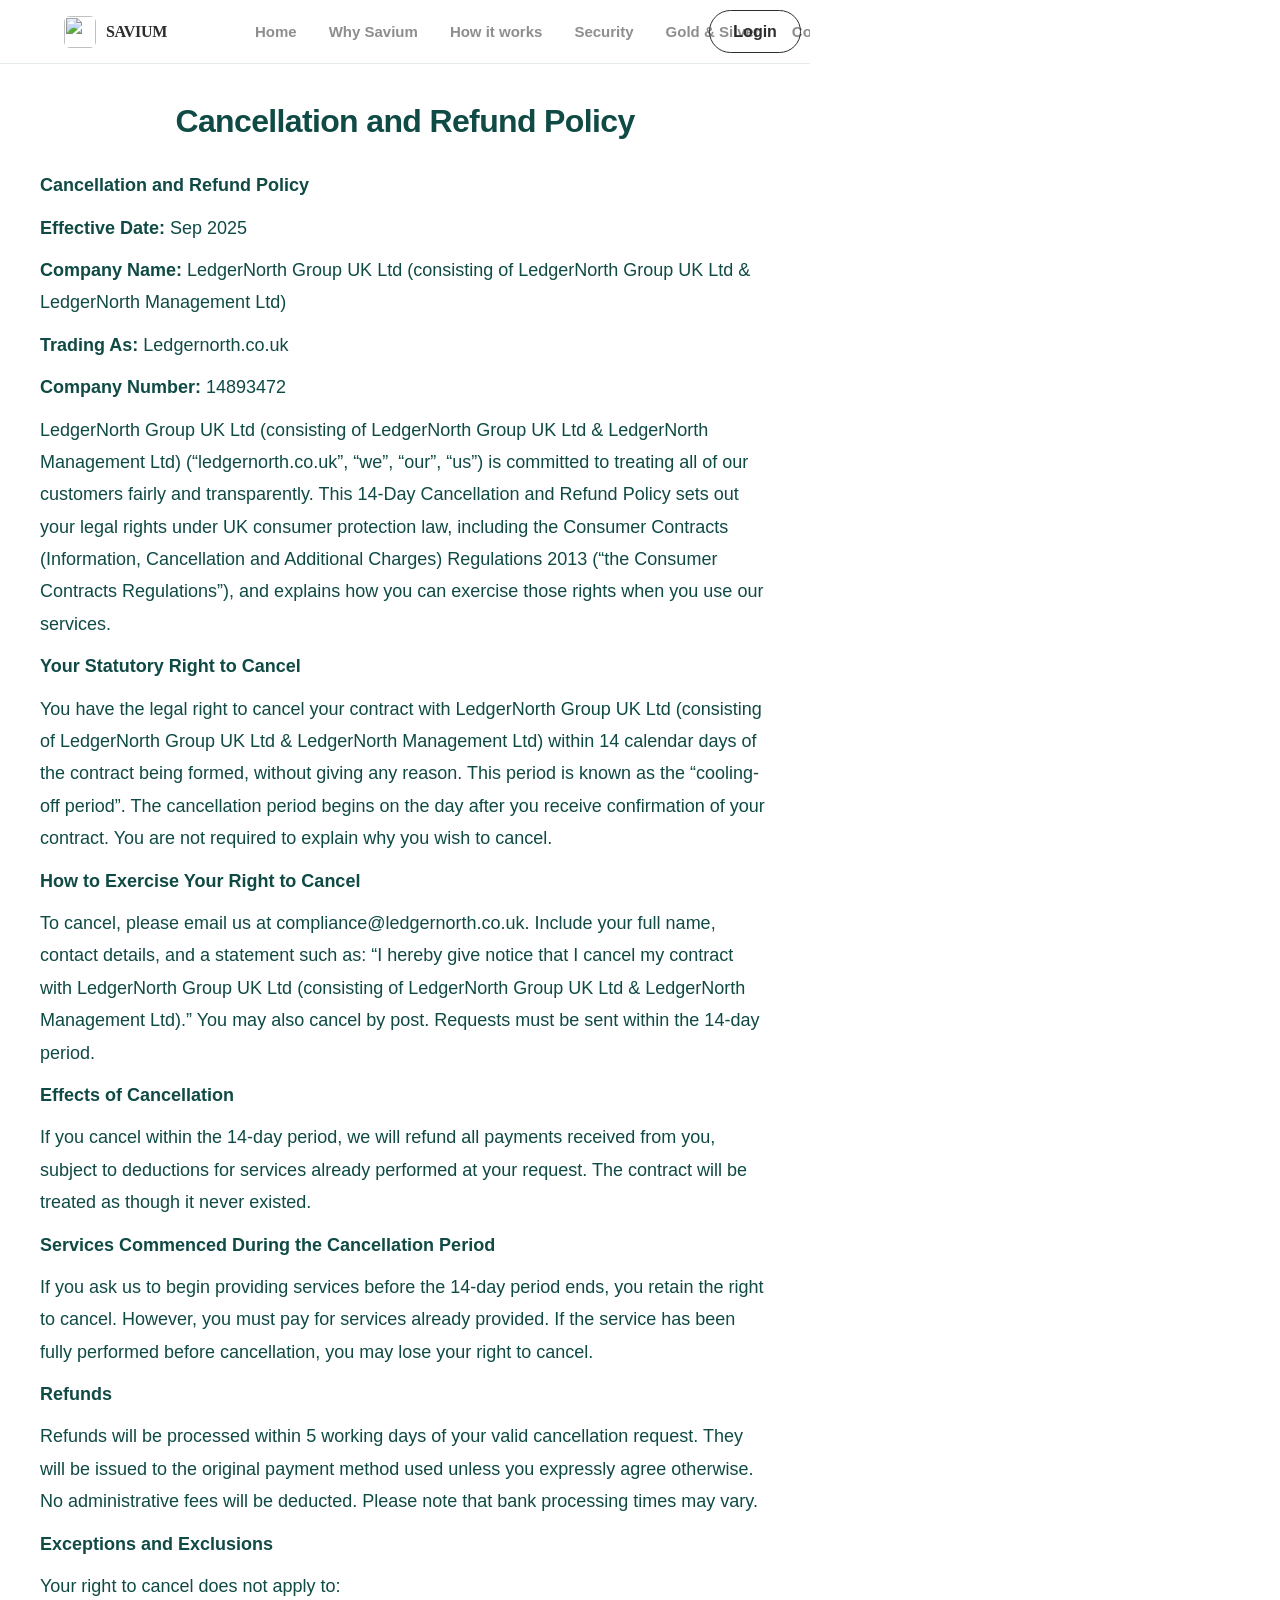
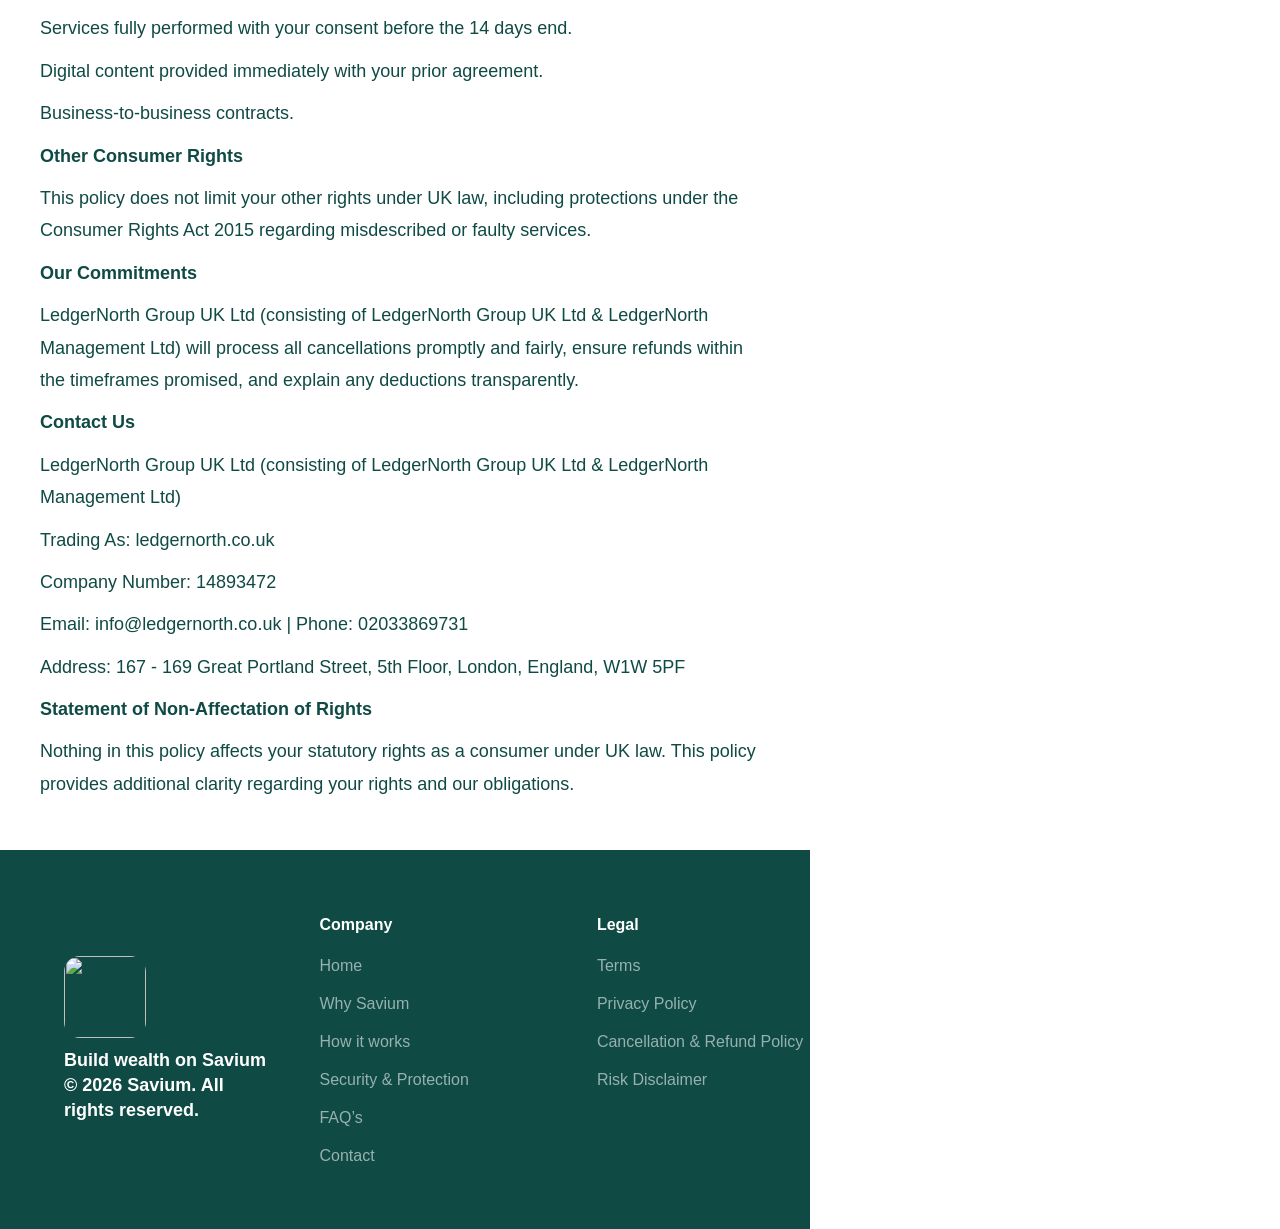
==== cancellation-and-refund-policy.html @ 985d2b8f "pages" ====
<html dir="ltr">
   <head>
      <title>Savium</title>
      <meta name="description" content="Savium">
      <!-- Open Graph / Facebook -->
      <meta charset="utf-8">
     	<meta name="viewport" content="width=device-width">
      <meta property="og:type" content="website">
      <meta property="og:title" content="Savium">
      <meta property="og:description" content="Savium">
    
	
	
	   <link href="https://fonts.gstatic.com" rel="preconnect" crossorigin="">

    
      <!-- End of headEnd -->
       <link rel="stylesheet" type="text/css" href="assets/css/style.css">
      <link rel="stylesheet" href="https://cdn.jsdelivr.net/npm/bootstrap-icons@1.13.1/font/bootstrap-icons.min.css">
      <link href="https://fonts.googleapis.com/icon?family=Material+Icons" rel="stylesheet">
      <link rel="stylesheet" href="https://cdn.jsdelivr.net/npm/swiper@11/swiper-bundle.min.css">

     
   </head>
<body>

<div id="main">
   <!--$-->
   <div class="savium-O2K8G savium-l33gxc">
      
      <!-- header -->
      <div class="savium-1gegzsu-container">
               <div class="savium-oRrEa savium-1XR7f savium-1wa7rf2 savium-v-1wa7rf2">
                  <div class="savium-1gtpuz1">
                        <!--$-->
                        <a class="savium-l6g4qi savium-1i8xxhn" href="./" data-savium-page-link-current="true" style="opacity: 1;">
                           <div class="savium-gjn3dy"  style="border-radius: 6px; opacity: 1;">
                              <div style="position:absolute;border-radius:inherit;corner-shape:inherit;top:0;right:0;bottom:0;left:0" data-savium-background-image-wrapper="true">
                                 <img
                                    decoding="async"
                                    loading="lazy"
                                    src="assets/img/YlHjnDIdoDdT6Ucc1BRi8YScbM.png"
                                    alt=""
                                    style="display:block;width:100%;height:100%;border-radius:inherit;object-position:center;object-fit:cover"
                                    >
                              </div>
                           </div>
                           <div class="savium-1eyl41t" style="--extracted-r6o4lv: rgb(45, 45, 45); --savium-paragraph-spacing: 0px; transform: none; opacity: 1;" data-savium-component-type="RichTextContainer">
                              <p  style="--font-selector:R0Y7TGlicmUgQ2FzbG9uIFRleHQtNzAw;--savium-font-family:&quot;Libre Caslon Text&quot;, &quot;Libre Caslon Text Placeholder&quot;, serif;--savium-font-weight:700;--savium-letter-spacing:-0.02em;--savium-text-color:var(--extracted-r6o4lv, rgb(45, 45, 45))" class="savium-text">SAVIUM</p>
                           </div>
                        </a>
                        <!--/$-->
                        <a class="mobile-gold-link" href="./gold-silver/">Gold &amp; Silver</a>
                        <button class="mobile-nav-toggle" type="button" aria-label="Open menu">☰</button>
                        <div class="mobile-nav-panel" id="mobileNav">
                           <a href="index.html#home">Home</a>
                           <a href="index.html#why-savium">Why Savium</a>
                           <a href="index.html#how-it-works">How it works</a>
                           <a href="index.html#security-and-protection">Security</a>
                           <a href="gold-silver.html">Gold & Silver</a>
                           <a href="#faq">FAQ</a>
                           <a href="contact.html">Contact</a>
                        </div>
                        <div class="savium-o0pm17" style="opacity: 1;">
                           <div class="savium-1uwc24l" style="--extracted-r6o4lv: rgba(30, 30, 30, 0.5); --savium-paragraph-spacing: 0px; transform: none; opacity: 1;" data-savium-component-type="RichTextContainer">
                              <p style="--font-selector:RlI7SW50ZXJEaXNwbGF5LVNlbWlCb2xk;--savium-font-family:&quot;Inter Display&quot;, &quot;Inter Display Placeholder&quot;, sans-serif;--savium-font-size:15px;--savium-font-weight:600;--savium-text-color:var(--extracted-r6o4lv, rgba(30, 30, 30, 0.5))" class="savium-text">
                                 <a class="savium-text savium-styles-preset-oer72v" data-styles-preset="Gm5Qd9eIs" href="index.html#home" data-savium-page-link-current="true">Home</a>
                              </p>
                           </div>
                           <div class="savium-1iszdfd" style="--extracted-r6o4lv: rgba(30, 30, 30, 0.5); --savium-paragraph-spacing: 0px; transform: none; opacity: 1;" data-savium-component-type="RichTextContainer">
                              <p style="--font-selector:RlI7SW50ZXJEaXNwbGF5LVNlbWlCb2xk;--savium-font-family:&quot;Inter Display&quot;, &quot;Inter Display Placeholder&quot;, sans-serif;--savium-font-size:15px;--savium-font-weight:600;--savium-text-color:var(--extracted-r6o4lv, rgba(30, 30, 30, 0.5))" class="savium-text">
                                 <a class="savium-text savium-styles-preset-oer72v" data-styles-preset="Gm5Qd9eIs" href="index.html#why-savium">Why Savium</a>
                              </p>
                           </div>
                           <div class="savium-e85kfv" style="--extracted-r6o4lv: rgba(30, 30, 30, 0.5); --savium-paragraph-spacing: 0px; transform: none; opacity: 1;" data-savium-component-type="RichTextContainer">
                              <p style="--font-selector:RlI7SW50ZXJEaXNwbGF5LVNlbWlCb2xk;--savium-font-family:&quot;Inter Display&quot;, &quot;Inter Display Placeholder&quot;, sans-serif;--savium-font-size:15px;--savium-font-weight:600;--savium-text-color:var(--extracted-r6o4lv, rgba(30, 30, 30, 0.5))" class="savium-text">
                                 <a class="savium-text savium-styles-preset-oer72v" data-styles-preset="Gm5Qd9eIs" href="index.html#how-it-works">How it works</a>
                              </p>
                           </div>
                           <div class="savium-9w3z2q" style="--extracted-r6o4lv: rgba(30, 30, 30, 0.5); --savium-paragraph-spacing: 0px; transform: none; opacity: 1;" data-savium-component-type="RichTextContainer">
                              <p style="--font-selector:RlI7SW50ZXJEaXNwbGF5LVNlbWlCb2xk;--savium-font-family:&quot;Inter Display&quot;, &quot;Inter Display Placeholder&quot;, sans-serif;--savium-font-size:15px;--savium-font-weight:600;--savium-text-color:var(--extracted-r6o4lv, rgba(30, 30, 30, 0.5))" class="savium-text">
                                 <a class="savium-text savium-styles-preset-oer72v" data-styles-preset="Gm5Qd9eIs" href="index.html#security-and-protection">Security</a>
                              </p>
                           </div>
                           <div class="savium-tsyi47"  style="--extracted-r6o4lv: rgba(30, 30, 30, 0.5); --savium-paragraph-spacing: 0px; transform: none; opacity: 1;" data-savium-component-type="RichTextContainer">
                              <p style="--font-selector:RlI7SW50ZXJEaXNwbGF5LVNlbWlCb2xk;--savium-font-family:&quot;Inter Display&quot;, &quot;Inter Display Placeholder&quot;, sans-serif;--savium-font-size:15px;--savium-font-weight:600;--savium-text-color:var(--extracted-r6o4lv, rgba(30, 30, 30, 0.5))" class="savium-text">
                                 <a class="savium-text savium-styles-preset-oer72v" data-styles-preset="Gm5Qd9eIs" href="gold-silver.html">Gold &amp; Silver</a>
                              </p>
                           </div>
                           <div class="savium-1bozt8l" style="--extracted-r6o4lv: rgba(30, 30, 30, 0.5); --savium-paragraph-spacing: 0px; transform: none; opacity: 1;" data-savium-component-type="RichTextContainer">
                              <p style="--font-selector:RlI7SW50ZXJEaXNwbGF5LVNlbWlCb2xk;--savium-font-family:&quot;Inter Display&quot;, &quot;Inter Display Placeholder&quot;, sans-serif;--savium-font-size:15px;--savium-font-weight:600;--savium-text-color:var(--extracted-r6o4lv, rgba(30, 30, 30, 0.5))" class="savium-text">
                                 <a class="savium-text savium-styles-preset-oer72v" data-styles-preset="Gm5Qd9eIs" href="contact.html">Contact</a>
                              </p>
                           </div>
                        </div>
                        <div class="savium-c4ocnp"  style="opacity: 1;">
                           <div class="savium-j2h3d4-container" style="opacity: 1;">
                              <!--$-->
                              <a class="savium-cavN7 savium-11tb2j1 savium-v-11tb2j1 savium-vj5k9g" data-border="true" style="--border-bottom-width: 1px; --border-color: rgb(45, 45, 45); --border-left-width: 1px; --border-right-width: 1px; --border-style: solid; --border-top-width: 1px; background-color: rgba(0, 0, 0, 0); border-radius: 999px; opacity: 1; will-change: auto;" href="" target="_blank" rel="noopener" >
                                 <div class="savium-6lippi"  style="--extracted-r6o4lv: rgb(45, 45, 45); --savium-paragraph-spacing: 0px; transform: none; opacity: 1; will-change: auto;" data-savium-component-type="RichTextContainer">
                                    <p  style="--font-selector: RlI7SW50ZXJEaXNwbGF5LVNlbWlCb2xk; --savium-font-family: &quot;Inter Display&quot;, &quot;Inter Display Placeholder&quot;, sans-serif; --savium-font-weight: 600; --savium-text-color: var(--extracted-r6o4lv, rgb(45, 45, 45));" class="savium-text">Login</p>
                                 </div>
                              </a>
                              <!--/$-->
                           </div>
                           <div class="savium-g89fg6-container" style="opacity: 1;">
                              <!--$-->
                              <a class="savium-ctkNL savium-1qo9fz5 savium-v-1qo9fz5 savium-1pfaqhx"  style="--border-bottom-width: 1px; --border-color: rgb(45, 45, 45); --border-left-width: 1px; --border-right-width: 1px; --border-style: solid; --border-top-width: 1px; background-color: rgb(45, 45, 45); border-radius: 999px; opacity: 1;" href="" target="_blank" rel="noopener">
                                 <div class="savium-bx1pel"  style="--extracted-r6o4lv: rgb(237, 235, 230); --savium-paragraph-spacing: 0px; transform: none; opacity: 1;" data-savium-component-type="RichTextContainer">
                                    <p  style="--font-selector:RlI7SW50ZXJEaXNwbGF5LVNlbWlCb2xk;--savium-font-family:&quot;Inter Display&quot;, &quot;Inter Display Placeholder&quot;, sans-serif;--savium-font-weight:600;--savium-text-color:var(--extracted-r6o4lv, rgb(237, 235, 230))" class="savium-text">Sign Up</p>
                                 </div>
                              </a>
                              <!--/$-->
                           </div>
                        </div>
                  </div>
               </div>
            </div>
      <!-- //header end -->

      <div class="terms-main">
         <h1 class="terms-title">Cancellation and Refund Policy</h1>

         <div class="terms-content">
            <p><strong>Cancellation and Refund Policy</strong></p>

            <p><strong>Effective Date:</strong> Sep 2025</p>

            <p><strong>Company Name:</strong> LedgerNorth Group UK Ltd (consisting of LedgerNorth Group UK Ltd &amp; LedgerNorth Management Ltd)</p>

            <p><strong>Trading As:</strong> Ledgernorth.co.uk</p>

            <p><strong>Company Number:</strong> 14893472</p>

            <p>LedgerNorth Group UK Ltd (consisting of LedgerNorth Group UK Ltd &amp; LedgerNorth Management Ltd) (“ledgernorth.co.uk”, “we”, “our”, “us”) is committed to treating all of our customers fairly and transparently. This 14-Day Cancellation and Refund Policy sets out your legal rights under UK consumer protection law, including the Consumer Contracts (Information, Cancellation and Additional Charges) Regulations 2013 (“the Consumer Contracts Regulations”), and explains how you can exercise those rights when you use our services.</p>

            <p><strong>Your Statutory Right to Cancel</strong></p>

            <p>You have the legal right to cancel your contract with LedgerNorth Group UK Ltd (consisting of LedgerNorth Group UK Ltd &amp; LedgerNorth Management Ltd) within 14 calendar days of the contract being formed, without giving any reason. This period is known as the “cooling-off period”. The cancellation period begins on the day after you receive confirmation of your contract. You are not required to explain why you wish to cancel.</p>

            <p><strong>How to Exercise Your Right to Cancel</strong></p>

            <p>To cancel, please email us at compliance@ledgernorth.co.uk. Include your full name, contact details, and a statement such as: “I hereby give notice that I cancel my contract with LedgerNorth Group UK Ltd (consisting of LedgerNorth Group UK Ltd &amp; LedgerNorth Management Ltd).” You may also cancel by post. Requests must be sent within the 14-day period.</p>

            <p><strong>Effects of Cancellation</strong></p>

            <p>If you cancel within the 14-day period, we will refund all payments received from you, subject to deductions for services already performed at your request. The contract will be treated as though it never existed.</p>

            <p><strong>Services Commenced During the Cancellation Period</strong></p>

            <p>If you ask us to begin providing services before the 14-day period ends, you retain the right to cancel. However, you must pay for services already provided. If the service has been fully performed before cancellation, you may lose your right to cancel.</p>

            <p><strong>Refunds</strong></p>

            <p>Refunds will be processed within 5 working days of your valid cancellation request. They will be issued to the original payment method used unless you expressly agree otherwise. No administrative fees will be deducted. Please note that bank processing times may vary.</p>

            <p><strong>Exceptions and Exclusions</strong></p>

            <p>Your right to cancel does not apply to:</p>
            <p>Services fully performed with your consent before the 14 days end.</p>
            <p>Digital content provided immediately with your prior agreement.</p>
            <p>Business-to-business contracts.</p>

            <p><strong>Other Consumer Rights</strong></p>

            <p>This policy does not limit your other rights under UK law, including protections under the Consumer Rights Act 2015 regarding misdescribed or faulty services.</p>

            <p><strong>Our Commitments</strong></p>

            <p>LedgerNorth Group UK Ltd (consisting of LedgerNorth Group UK Ltd &amp; LedgerNorth Management Ltd) will process all cancellations promptly and fairly, ensure refunds within the timeframes promised, and explain any deductions transparently.</p>

            <p><strong>Contact Us</strong></p>

            <p>LedgerNorth Group UK Ltd (consisting of LedgerNorth Group UK Ltd &amp; LedgerNorth Management Ltd)</p>
            <p>Trading As: ledgernorth.co.uk</p>
            <p>Company Number: 14893472</p>
            <p>Email: info@ledgernorth.co.uk | Phone: 02033869731</p>
            <p>Address: 167 - 169 Great Portland Street, 5th Floor, London, England, W1W 5PF</p>

            <p><strong>Statement of Non-Affectation of Rights</strong></p>

            <p>Nothing in this policy affects your statutory rights as a consumer under UK law. This policy provides additional clarity regarding your rights and our obligations.</p>
         </div>
      </div>

      <!--footer  -->
          <div class="ssr-variant hidden-1esvold hidden-915ier">
         <div class="savium-1l5vfgh-container">
            <div class="savium-oxcYs savium-aelUl savium-1phl0bg savium-v-1phl0bg" data-savium-name="Desktop" style="background-color: var(--token-1bd121e7-429c-4c38-9348-b8e4bcd83c61, rgb(15, 74, 69)); height: 100%; width: 100%; opacity: 1;">
               <div class="savium-n6pssc" style="opacity: 1;">
                  <div class="savium-wg7nfk" style="opacity: 1;">
                     <div class="savium-13jbtn1" data-savium-name="Group 13" style="border-radius: 16px; opacity: 1;">
                        <div style="position:absolute;border-radius:inherit;corner-shape:inherit;top:0;right:0;bottom:0;left:0" data-savium-background-image-wrapper="true">
                           <img
                              decoding="async"
                              loading="lazy"
                              src="assets/img/logoimg.jpg"
                              alt=""
                              style="display:block;width:100%;height:100%;border-radius:inherit;object-position:center;object-fit:cover"
                              >
                        </div>
                     </div>
                     <div class="savium-jq13x5"  style="--extracted-r6o4lv: var(--token-22a96362-a080-48ea-ad60-38d765498612, rgb(255, 255, 255)); --savium-paragraph-spacing: 0px; transform: none; opacity: 1;" data-savium-component-type="RichTextContainer">
                        <p  style="--font-selector:RlI7SW50ZXJEaXNwbGF5LVNlbWlCb2xk;--savium-font-family:&quot;Inter Display&quot;, &quot;Inter Display Placeholder&quot;, sans-serif;--savium-font-size:18px;--savium-font-weight:600;--savium-line-height:1.4em;--savium-text-color:var(--extracted-r6o4lv, var(--token-22a96362-a080-48ea-ad60-38d765498612, rgb(255, 255, 255)))" class="savium-text">Build wealth on Savium</p>
                     </div>
                  </div>
                  <div class="savium-9s3bk3"  style="--extracted-r6o4lv: var(--token-22a96362-a080-48ea-ad60-38d765498612, rgb(255, 255, 255)); --savium-paragraph-spacing: 0px; transform: none; opacity: 1;" data-savium-component-type="RichTextContainer">
                     <p  style="--font-selector:RlI7SW50ZXJEaXNwbGF5LVNlbWlCb2xk;--savium-font-family:&quot;Inter Display&quot;, &quot;Inter Display Placeholder&quot;, sans-serif;--savium-font-size:18px;--savium-font-weight:600;--savium-line-height:1.4em;--savium-text-color:var(--extracted-r6o4lv, var(--token-22a96362-a080-48ea-ad60-38d765498612, rgb(255, 255, 255)))" class="savium-text">© 2026 Savium. All rights reserved.</p>
                  </div>
               </div>
               <div class="savium-1pesc0z" style="opacity: 1;">
                  <div class="savium-jud6hz" style="opacity: 1;">
                     <div class="savium-1p113f1"  style="--extracted-r6o4lv: var(--token-22a96362-a080-48ea-ad60-38d765498612, rgb(255, 255, 255)); --savium-paragraph-spacing: 0px; transform: none; opacity: 1;" data-savium-component-type="RichTextContainer">
                        <p  style="--font-selector:RlI7SW50ZXJEaXNwbGF5LVNlbWlCb2xk;--savium-font-family:&quot;Inter Display&quot;, &quot;Inter Display Placeholder&quot;, sans-serif;--savium-font-weight:600;--savium-line-height:1.4em;--savium-text-color:var(--extracted-r6o4lv, var(--token-22a96362-a080-48ea-ad60-38d765498612, rgb(255, 255, 255)))" class="savium-text">Company</p>
                     </div>
                     <div class="savium-lxfuj5" style="--extracted-r6o4lv: var(--token-af2e606a-c70b-48f2-8ead-a096e710aadf, rgb(242, 247, 246)); --savium-paragraph-spacing: 0px; transform: none; opacity: 1;" data-savium-component-type="RichTextContainer">
                        
                           <a class="savium-text savium-styles-preset-r4sj54" data-styles-preset="nJzVJ1hxr" href="index.html#home" data-savium-page-link-current="true">Home</a>
                        
                     </div>
                     <div class="savium-bwowov" style="--extracted-r6o4lv: var(--token-af2e606a-c70b-48f2-8ead-a096e710aadf, rgb(242, 247, 246)); --savium-paragraph-spacing: 0px; transform: none; opacity: 1;" data-savium-component-type="RichTextContainer">
                        <a class="savium-text savium-styles-preset-r4sj54" data-styles-preset="nJzVJ1hxr" href="index.html#why-savium">Why Savium</a>
                      
                     </div>
                     <div class="savium-kr5iv2"  style="--extracted-r6o4lv: var(--token-af2e606a-c70b-48f2-8ead-a096e710aadf, rgb(242, 247, 246)); --savium-paragraph-spacing: 0px; transform: none; opacity: 1;" data-savium-component-type="RichTextContainer">
                        <a class="savium-text savium-styles-preset-r4sj54" data-styles-preset="nJzVJ1hxr" href="index.html#how-it-works">How it works</a>
                     </div>
                     <div class="savium-gf8l22" style="--extracted-r6o4lv: var(--token-af2e606a-c70b-48f2-8ead-a096e710aadf, rgb(242, 247, 246)); --savium-paragraph-spacing: 0px; transform: none; opacity: 1;" data-savium-component-type="RichTextContainer">
                       <a class="savium-text savium-styles-preset-r4sj54" data-styles-preset="nJzVJ1hxr" href="index.html#security-and-protection">Security &amp; Protection</a>
                        
                     </div>
                     <div class="savium-1qg6fqg"  style="--extracted-r6o4lv: var(--token-af2e606a-c70b-48f2-8ead-a096e710aadf, rgb(242, 247, 246)); --savium-paragraph-spacing: 0px; transform: none; opacity: 1;" data-savium-component-type="RichTextContainer">
                        <a class="savium-text savium-styles-preset-r4sj54" data-styles-preset="nJzVJ1hxr" href="#faq">FAQ’s</a>
                        </p>
                     </div>
                     <div class="savium-uarf46" style="--extracted-r6o4lv: var(--token-af2e606a-c70b-48f2-8ead-a096e710aadf, rgb(242, 247, 246)); --savium-paragraph-spacing: 0px; transform: none; opacity: 1;" data-savium-component-type="RichTextContainer">
                       
                          <a class="savium-text savium-styles-preset-r4sj54" data-styles-preset="nJzVJ1hxr" href="contact.html">Contact</a>
                        </p>
                     </div>
                  </div>
                  <div class="savium-1aca49q" style="opacity: 1;">
                     <div class="savium-1pq5mbt"  style="--extracted-r6o4lv: var(--token-22a96362-a080-48ea-ad60-38d765498612, rgb(255, 255, 255)); --savium-paragraph-spacing: 0px; transform: none; opacity: 1;" data-savium-component-type="RichTextContainer">
                        <p  style="--font-selector:RlI7SW50ZXJEaXNwbGF5LVNlbWlCb2xk;--savium-font-family:&quot;Inter Display&quot;, &quot;Inter Display Placeholder&quot;, sans-serif;--savium-font-weight:600;--savium-line-height:1.4em;--savium-text-color:var(--extracted-r6o4lv, var(--token-22a96362-a080-48ea-ad60-38d765498612, rgb(255, 255, 255)))" class="savium-text">Legal</p>
                     </div>
                     <div class="savium-jjp4r7" style="--extracted-r6o4lv: var(--token-af2e606a-c70b-48f2-8ead-a096e710aadf, rgb(242, 247, 246)); --savium-paragraph-spacing: 0px; transform: none; opacity: 1;" data-savium-component-type="RichTextContainer">
                        <a class="savium-text savium-styles-preset-r4sj54" data-styles-preset="nJzVJ1hxr" href="terms.html">Terms</a>
                       
                     </div>
                     <div class="savium-1spqc7i" style="--extracted-r6o4lv: var(--token-af2e606a-c70b-48f2-8ead-a096e710aadf, rgb(242, 247, 246)); --savium-paragraph-spacing: 0px; transform: none; opacity: 1;" data-savium-component-type="RichTextContainer">
                       <a class="savium-text savium-styles-preset-r4sj54" data-styles-preset="nJzVJ1hxr" href="privacy-policy.html">Privacy Policy</a>
                       
                     </div>
                     <div class="savium-qgzgqk"  style="--extracted-r6o4lv: var(--token-af2e606a-c70b-48f2-8ead-a096e710aadf, rgb(242, 247, 246)); --savium-paragraph-spacing: 0px; transform: none; opacity: 1;" data-savium-component-type="RichTextContainer">
                        <a class="savium-text savium-styles-preset-r4sj54" data-styles-preset="nJzVJ1hxr" href="cancellation-and-refund-policy.html">Cancellation &amp; Refund Policy</a>
                     </div>
                     <div class="savium-1v0ky6t" style="--extracted-r6o4lv: var(--token-af2e606a-c70b-48f2-8ead-a096e710aadf, rgb(242, 247, 246)); --savium-paragraph-spacing: 0px; transform: none; opacity: 1;" data-savium-component-type="RichTextContainer">
                        <a class="savium-text savium-styles-preset-r4sj54" data-styles-preset="nJzVJ1hxr" href="risk-disclaimer.html">Risk Disclaimer</a>
                       
                     </div>
                  </div>
               </div>
            </div>
         </div>
      </div>
         <!--//footer  -->
   </div>
   <!--/$-->
</div>

</body>
</html>
---- assets/css/style.css ----
html,
body,
#main {
	box-sizing: border-box;
	margin: 0;
	padding: 0
}
html{
  scroll-behavior:smooth;
}
:root {
	-webkit-font-smoothing: antialiased;
	-moz-osx-font-smoothing: grayscale
}

* {
	box-sizing: border-box;
	-webkit-font-smoothing: inherit;
	font-family: "Inter Display", "Inter Display Placeholder", sans-serif;
}

h1,
h2,
h3,
h4,
h5,
h6,
p,
figure {
	margin: 0
}

body,
input,
textarea,
select,
button {
	font-family: sans-serif;
	font-size: 12px
}

body {
	--token-af2e606a-c70b-48f2-8ead-a096e710aadf: #f2f7f6;
	--token-8771fce5-5287-448e-8173-ccd8f4d3eb2e: #e3f0ee;
	--token-b83b114f-50c3-492c-831f-c10ff64fffce: #cfe5e2;
	--token-d769748d-6a13-4cf1-b9be-65dccb4e5946: #a9d2cc;
	--token-ecfc90b6-6ed5-4731-b122-25e74338e980: #6fb8af;
	--token-1b614f53-868c-4a18-93d0-b2e16fb5ea13: #3e9c92;
	--token-0a21eb50-ec60-489d-9205-a16c274fb5a7: #1f847b;
	--token-f362ff7b-a637-499a-a60b-2af465adc2a8: #1a7a72;
	--token-b7a71bc7-0e62-4bb5-aaf3-ce53e284cd84: #13615b;
	--token-1bd121e7-429c-4c38-9348-b8e4bcd83c61: #0f4a45;
	--token-d2875a62-c3a9-4d25-80df-72da2e2fe583: #082f2c;
	--token-53c5544e-4375-4e13-b34e-20b57ce9d6eb: #082f2c;
	--token-2caa7f67-a47d-4e8e-aef9-0915ba422dfd: #0c3e3a;
	--token-cabd2651-06de-471e-afa5-450bd7a52b8a: #0f4a45;
	--token-97d07b34-7ca0-4d1c-8237-4078c976022c: #13615b;
	--token-dcaf60cb-2ae5-4d3d-ac5f-f254cace09ef: #fff;
	--token-05557109-1e9d-4fe8-830c-be02a88d4a2a: #f8fbfa;
	--token-542d565b-bafb-4baa-a19f-0288fc7cf462: #f2f7f6;
	--token-ec1c142f-8c76-4a31-9bf7-9a701fd7f7aa: #e3f0ee;
	--token-bc44e1e8-c862-4f32-ae06-3d076acb3441: #cfe5e2;
	--token-240a6ae5-d166-4a32-965b-bfe8414e0a95: #fff;
	--token-99223423-4638-464c-ae40-cb90d0b93bcd: #f5f5f5;
	--token-2936cfd5-c775-47f4-af02-7a2a24a1697d: #eaeaea;
	--token-44be5c49-2d14-4533-a030-394042269699: #dcdcdc;
	--token-e95ebee2-3c51-4938-8350-20108a69e07a: #c2c2c2;
	--token-4cdbc5c3-06e5-4aac-a19d-206f8fa2dec8: #9e9e9e;
	--token-b4398395-ff09-464e-b3c6-421850b5884a: #7a7a7a;
	--token-cd191747-77cd-4afc-a59b-152793a434f4: #5e5e5e;
	--token-d1599d34-2b06-4857-9056-1b7cc31cb9e3: #4b4b4b;
	--token-bb42e1f5-8342-41ef-8c85-31670d92019c: #2e2e2e;
	--token-07d80d7a-0c23-458e-8120-fb58dd7a7012: #1e1e1e;
	--token-b1df13cb-d919-4b71-9c5e-f4012295d548: #0f0f0f;
	--token-bd46ddf1-1a50-477d-b52b-c84805a87f5d: #1f9d55;
	--token-7f91cfb0-6df3-4bde-a888-102c8b3bcca5: #e6f4ea;
	--token-8a28d718-04b3-40f6-9f9f-a836c53fffc2: #d97706;
	--token-06703a05-dc33-4fd6-9546-639136d96cdc: #fff4e5;
	--token-75bb4d1a-038c-4440-b3ad-a013379348d8: #dc2626;
	--token-9cb79b6f-5cad-43b2-8690-c6859d704c49: #feecec;
	--token-6ddeeee7-5891-46f8-a270-692bd58bb453: #13615b;
	--token-d51366e2-719b-468f-822a-cc438c2dcb67: #1a7a72;
	--token-e82deca9-c7b2-4a31-853e-30a28a6a7981: #0f4a45;
	--token-d409192f-7dc8-4ed7-a0f4-71b74c4dd659: #fff;
	--token-67316ed5-fc3a-4494-bded-2946aa905f8a: #e3f0ee;
	--token-888acfec-6c2c-44dc-8004-45749c9726a8: #cfe5e2;
	--token-8380c78a-8c91-4f1b-9344-34cce5c148e3: #082f2c;
	--token-34af297f-2177-498c-aae4-68762d5b9477: #d8e2e0;
	--token-9d18e6b8-947d-4e8c-88ba-aafab80fd1ce: #dcdcdc;
	--token-0f286437-4885-491b-a789-31ff2a3b6bc3: #cfe5e2;
	--token-0e1d0171-f68c-480d-a2c7-e12a0ecda6b3: #0c3e3a;
	--token-345b532c-ee4f-459b-a596-7f27d38c96fc: #1e1e1e;
	--token-93652263-fe97-493c-971d-4340fa5f8529: #4b4b4b;
	--token-22a96362-a080-48ea-ad60-38d765498612: #fff;
	--token-c8ad9ddc-3384-4270-af36-2d7a692dc438: #0f4a45;
	--token-23ad834a-66c1-417c-99e5-5340f2d7f3f0: #cfe5e2
}



@supports (background:-webkit-named-image(i)) and (not (grid-template-rows:subgrid)) {
	body {
		--savium-will-change-override: transform
	}
}

@supports (background:-webkit-named-image(i)) and (not (position-area:top right)) {
	body {
		--savium-will-change-filter-override: filter
	}
}

[data-savium-component-type=Text] div div span,
[data-savium-component-type=Text] a div span,
[data-savium-component-type=Text] span span span,
[data-savium-component-type=Text] p span span,
[data-savium-component-type=Text] h1 span span,
[data-savium-component-type=Text] h2 span span,
[data-savium-component-type=Text] h3 span span,
[data-savium-component-type=Text] h4 span span,
[data-savium-component-type=Text] h5 span span,
[data-savium-component-type=Text] h6 span span,
[data-savium-component-type=Text] a {
	font-family: var(--font-family);
	font-style: var(--font-style);
	font-weight: min(calc(var(--savium-font-weight-increase, 0) + var(--font-weight, 400)), 900);
	color: var(--text-color);
	letter-spacing: var(--letter-spacing);
	font-size: var(--font-size);
	text-transform: var(--text-transform);
	--text-decoration: var(--savium-text-decoration-style, solid)var(--savium-text-decoration, none)var(--savium-text-decoration-color, currentcolor)var(--savium-text-decoration-thickness, auto);
	--text-decoration-skip-ink: var(--savium-text-decoration-skip-ink);
	--text-underline-offset: var(--savium-text-decoration-offset);
	line-height: var(--line-height);
	--font-family: var(--savium-font-family);
	--font-style: var(--savium-font-style);
	--font-weight: var(--savium-font-weight);
	--text-color: var(--savium-text-color);
	--letter-spacing: var(--savium-letter-spacing);
	--font-size: var(--savium-font-size);
	--text-transform: var(--savium-text-transform);
	--line-height: var(--savium-line-height)
}

@supports not (color:color(display-p3 1 1 1)) {

	p.savium-text,
	div.savium-text,
	h1.savium-text,
	h2.savium-text,
	h3.savium-text,
	h4.savium-text,
	h5.savium-text,
	h6.savium-text,
	li.savium-text,
	ol.savium-text,
	ul.savium-text,
	span.savium-text:not([data-text-fill]) {
		color: var(--savium-blockquote-text-color-rgb, var(--savium-blockquote-text-color, var(--savium-text-color-rgb, var(--savium-text-color, #000))));
		-webkit-text-stroke-color: var(--savium-text-stroke-color-rgb, var(--savium-text-stroke-color, initial))
	}

	mark.savium-text {
		background-color: var(--savium-blockquote-text-background-color-rgb, var(--savium-blockquote-text-background-color, var(--savium-text-background-color-rgb, var(--savium-text-background-color, initial))))
	}
}

@supports not (color:color(display-p3 1 1 1)) {

	code.savium-text,
	code.savium-text span.savium-text:not([data-text-fill]) {
		color: var(--savium-blockquote-text-color-rgb, var(--savium-blockquote-text-color, var(--savium-code-text-color-rgb, var(--savium-code-text-color, var(--savium-text-color-rgb, var(--savium-text-color, #000))))))
	}
}

@supports not (color:color(display-p3 1 1 1)) {

	a.savium-text,
	span.savium-text[data-nested-link] {
		color: var(--savium-blockquote-text-color-rgb, var(--savium-blockquote-text-color, var(--savium-link-text-color-rgb, var(--savium-link-text-color, var(--savium-text-color-rgb, var(--savium-text-color, #000))))));
		background-color: var(--savium-link-text-background-color-rgb, var(--savium-link-text-background-color, initial));
		-webkit-text-decoration-color: var(--savium-link-text-decoration-color-rgb, var(--savium-link-text-decoration-color, var(--savium-text-decoration-color-rgb, var(--savium-text-decoration-color, currentcolor))));
		text-decoration-color: var(--savium-link-text-decoration-color-rgb, var(--savium-link-text-decoration-color, var(--savium-text-decoration-color-rgb, var(--savium-text-decoration-color, currentcolor))))
	}
}

@supports not (color:color(display-p3 1 1 1)) {

	code.savium-text a.savium-text,
	code.savium-text a.savium-text span.savium-text:not([data-text-fill]),
	code.savium-text span.savium-text[data-nested-link],
	code.savium-text span.savium-text[data-nested-link] span.savium-text:not([data-text-fill]) {
		color: var(--savium-blockquote-text-color-rgb, var(--savium-blockquote-text-color, var(--savium-link-text-color-rgb, var(--savium-link-text-color, var(--savium-code-text-color-rgb, var(--savium-code-text-color, var(--savium-text-color-rgb, var(--savium-text-color, #000))))))))
	}
}

@supports not (color:color(display-p3 1 1 1)) {

	a.savium-text:hover,
	span.savium-text[data-nested-link]:hover {
		color: var(--savium-link-hover-text-color-rgb, var(--savium-link-hover-text-color, var(--savium-blockquote-text-color-rgb, var(--savium-blockquote-text-color, var(--savium-link-text-color-rgb, var(--savium-link-text-color, var(--savium-text-color-rgb, var(--savium-text-color, #000))))))));
		background-color: var(--savium-link-hover-text-background-color-rgb, var(--savium-link-hover-text-background-color, var(--savium-link-text-background-color-rgb, var(--savium-link-text-background-color, var(--savium-text-background-color-rgb, var(--savium-text-background-color, initial))))));
		-webkit-text-decoration-color: var(--savium-link-hover-text-decoration-color-rgb, var(--savium-link-hover-text-decoration-color, var(--savium-link-text-decoration-color-rgb, var(--savium-link-text-decoration-color, var(--savium-text-decoration-color-rgb, var(--savium-text-decoration-color, currentcolor))))));
		text-decoration-color: var(--savium-link-hover-text-decoration-color-rgb, var(--savium-link-hover-text-decoration-color, var(--savium-link-text-decoration-color-rgb, var(--savium-link-text-decoration-color, var(--savium-text-decoration-color-rgb, var(--savium-text-decoration-color, currentcolor))))))
	}
}

@supports not (color:color(display-p3 1 1 1)) {

	code.savium-text a.savium-text:hover,
	code.savium-text span.savium-text[data-nested-link]:hover {
		color: var(--savium-link-hover-text-color-rgb, var(--savium-link-hover-text-color, var(--savium-blockquote-text-color-rgb, var(--savium-blockquote-text-color, var(--savium-link-text-color-rgb, var(--savium-link-text-color, var(--savium-code-text-color-rgb, var(--savium-code-text-color, var(--savium-text-color-rgb, var(--savium-text-color, #000))))))))))
	}
}

@supports not (color:color(display-p3 1 1 1)) {

	a.savium-text[data-savium-page-link-current],
	span.savium-text[data-savium-page-link-current] {
		color: var(--savium-link-current-text-color-rgb, var(--savium-link-current-text-color, var(--savium-link-text-color-rgb, var(--savium-link-text-color, var(--savium-text-color-rgb, var(--savium-text-color, #000))))));
		background-color: var(--savium-link-current-text-background-color-rgb, var(--savium-link-current-text-background-color, var(--savium-link-text-background-color-rgb, var(--savium-link-text-background-color, var(--savium-text-background-color-rgb, var(--savium-text-background-color, initial))))));
		-webkit-text-decoration-color: var(--savium-link-current-text-decoration-color-rgb, var(--savium-link-current-text-decoration-color, var(--savium-link-text-decoration-color-rgb, var(--savium-link-text-decoration-color, var(--savium-text-decoration-color-rgb, var(--savium-text-decoration-color, currentcolor))))));
		text-decoration-color: var(--savium-link-current-text-decoration-color-rgb, var(--savium-link-current-text-decoration-color, var(--savium-link-text-decoration-color-rgb, var(--savium-link-text-decoration-color, var(--savium-text-decoration-color-rgb, var(--savium-text-decoration-color, currentcolor))))))
	}
}

@supports not (color:color(display-p3 1 1 1)) {

	code.savium-text a.savium-text[data-savium-page-link-current],
	code.savium-text a.savium-text[data-savium-page-link-current] span.savium-text:not([data-text-fill]),
	code.savium-text span.savium-text[data-savium-page-link-current],
	code.savium-text span.savium-text[data-savium-page-link-current] span.savium-text:not([data-text-fill]) {
		color: var(--savium-link-current-text-color-rgb, var(--savium-link-current-text-color, var(--savium-link-text-color-rgb, var(--savium-link-text-color, var(--savium-code-text-color-rgb, var(--savium-code-text-color, var(--savium-text-color-rgb, var(--savium-text-color, #000))))))));
		background-color: var(--savium-link-current-text-background-color-rgb, var(--savium-link-current-text-background-color, var(--savium-link-text-background-color-rgb, var(--savium-link-text-background-color, var(--savium-text-background-color-rgb, var(--savium-text-background-color, initial))))))
	}
}

@supports not (color:color(display-p3 1 1 1)) {

	a.savium-text[data-savium-page-link-current]:hover,
	span.savium-text[data-savium-page-link-current]:hover {
		color: var(--savium-link-hover-text-color-rgb, var(--savium-link-hover-text-color, var(--savium-link-current-text-color-rgb, var(--savium-link-current-text-color, var(--savium-link-text-color-rgb, var(--savium-link-text-color, var(--savium-code-text-color-rgb, var(--savium-code-text-color, var(--savium-text-color-rgb, var(--savium-text-color, #000))))))))));
		background-color: var(--savium-link-hover-text-background-color-rgb, var(--savium-link-hover-text-background-color, var(--savium-link-current-text-background-color-rgb, var(--savium-link-current-text-background-color, var(--savium-link-text-background-color-rgb, var(--savium-link-text-background-color, initial))))));
		-webkit-text-decoration-color: var(--savium-link-hover-text-decoration-color-rgb, var(--savium-link-hover-text-decoration-color, var(--savium-link-current-text-decoration-color-rgb, var(--savium-link-current-text-decoration-color, var(--savium-link-text-decoration-color-rgb, var(--savium-link-text-decoration-color, var(--savium-text-decoration-color-rgb, var(--savium-text-decoration-color, currentcolor))))))));
		text-decoration-color: var(--savium-link-hover-text-decoration-color-rgb, var(--savium-link-hover-text-decoration-color, var(--savium-link-current-text-decoration-color-rgb, var(--savium-link-current-text-decoration-color, var(--savium-link-text-decoration-color-rgb, var(--savium-link-text-decoration-color, var(--savium-text-decoration-color-rgb, var(--savium-text-decoration-color, currentcolor))))))))
	}
}

@supports not (color:color(display-p3 1 1 1)) {

	code.savium-text a.savium-text[data-savium-page-link-current]:hover,
	code.savium-text a.savium-text[data-savium-page-link-current]:hover span.savium-text:not([data-text-fill]),
	code.savium-text span.savium-text[data-savium-page-link-current]:hover,
	code.savium-text span.savium-text[data-savium-page-link-current]:hover span.savium-text:not([data-text-fill]) {
		color: var(--savium-link-hover-text-color-rgb, var(--savium-link-hover-text-color, var(--savium-link-current-text-color-rgb, var(--savium-link-current-text-color, var(--savium-link-text-color-rgb, var(--savium-link-text-color, var(--savium-code-text-color-rgb, var(--savium-code-text-color, var(--savium-text-color-rgb, var(--savium-text-color, #000))))))))));
		background-color: var(--savium-link-hover-text-background-color-rgb, var(--savium-link-hover-text-background-color, var(--savium-link-current-text-background-color-rgb, var(--savium-link-current-text-background-color, var(--savium-link-text-background-color-rgb, var(--savium-link-text-background-color, initial))))))
	}
}

@supports not (aspect-ratio:1) {
	.savium-text-module:not([data-width=fit])[style*=aspect-ratio] {
		position: relative !important
	}

	.savium-text-module:not([data-width=fit])[style*=aspect-ratio]:before {
		content: "";
		padding-bottom: calc(100%/calc(var(--aspect-ratio)));
		display: block
	}

	.savium-text-module[data-width=fill]>:first-child,
	.savium-text-module[data-width=fill]>.ssr-variant>:first-child,
	.savium-text-module:not([data-width=fit])[style*=aspect-ratio]>:first-child,
	.savium-text-module:not([data-width=fit])[style*=aspect-ratio]>.ssr-variant>:first-child {
		position: absolute;
		top: 0;
		left: 0;
		height: 100% !important
	}
}

@supports not (overflow:clip) {
	:root {
		--overflow-clip-fallback: hidden
	}
}

@supports (background:-webkit-named-image(i)) and (not (contain-intrinsic-size:inherit)) {

	div.savium-text,
	p.savium-text,
	h1.savium-text,
	h2.savium-text,
	h3.savium-text,
	h4.savium-text,
	h5.savium-text,
	h6.savium-text,
	ol.savium-text,
	ul.savium-text,
	li.savium-text,
	blockquote.savium-text,
	.savium-text.savium-image {
		display: var(--text-truncation-display-inline-for-safari-16, revert)
	}

	div.savium-text:after,
	p.savium-text:after,
	h1.savium-text:after,
	h2.savium-text:after,
	h3.savium-text:after,
	h4.savium-text:after,
	h5.savium-text:after,
	h6.savium-text:after,
	ol.savium-text:after,
	ul.savium-text:after,
	li.savium-text:after,
	blockquote.savium-text:after,
	.savium-text.savium-image:after {
		content: var(--text-truncation-line-break-for-safari-16);
		white-space: pre
	}

	.savium-text.savium-text-module,
	.savium-text.savium-table-wrapper {
		display: var(--text-truncation-display-none-for-safari-16, revert)
	}

	p.savium-text[data-text-fill] {
		display: var(--text-truncation-display-inline-for-safari-16, inline-block)
	}
}

@supports (corner-shape:superellipse(2)) {
	:root {
		--one-if-corner-shape-supported: 1
	}
}

.savium-cursor-none,
.savium-cursor-none * {
	cursor: none !important
}

.savium-pointer-events-none,
.savium-pointer-events-none * {
	pointer-events: none !important
}

@supports (aspect-ratio:1) {
	body {
		--savium-aspect-ratio-supported: auto
	}
}

.savium-O2K8G.savium-rl6orc,
.savium-O2K8G .savium-rl6orc {
	display: block
}

.savium-O2K8G.savium-l33gxc {
	height: min-content;
	overflow: var(--overflow-clip-fallback, clip);
	background-color: #fff;
	flex-flow: column;
	place-content: center flex-start;
	align-items: center;
	gap: 0;
	width: 100%;
	padding: 0;
	display: flex;
	position: sticky;
    z-index: 9999;
    top: 0;
	position: relative
}

.savium-O2K8G .savium-1gegzsu-container {
	z-index: 2;
	flex: none;
	width: 100%;
	height: auto;
	position: sticky!important;
	top: 0!important; z-index: 9999;
}

.savium-O2K8G .savium-14bwt3j {
	background-color: var(--token-1bd121e7-429c-4c38-9348-b8e4bcd83c61, #0f4a45);
	flex-flow: column;
	flex: none;
	place-content: flex-start center;
	align-items: flex-start;
	gap: 0;
	width: 100%;
	height: 100vh;
	padding: 0 64px;
	display: flex;
	position: relative;
	overflow: hidden
}

.savium-O2K8G .savium-13atcdd-container {
	z-index: 0;
	flex: none;
	width: 121%;
	position: absolute;
	top: -39px;
	bottom: -42px;
	left: -67px
}

.savium-O2K8G .savium-pqulnt {
	flex-flow: column;
	flex: none;
	place-content: flex-start;
	align-items: flex-start;
	gap: 64px;
	width: 578px;
	height: min-content;
	padding: 0;
	display: flex;
	position: relative;
	overflow: visible
}

.savium-O2K8G .savium-xaizd7,
.savium-O2K8G .savium-btmcrl,
.savium-O2K8G .savium-c40wmh {
	height: min-content;
	overflow: var(--overflow-clip-fallback, clip);
	flex-flow: column;
	flex: none;
	place-content: flex-start center;
	align-items: flex-start;
	gap: 32px;
	width: min-content;
	padding: 0;
	display: flex;
	position: relative
}

.savium-O2K8G .savium-fsa3eg {
	flex-flow: column;
	flex: none;
	place-content: flex-start;
	align-items: flex-start;
	gap: 32px;
	width: 578px;
	height: min-content;
	padding: 0;
	display: flex;
	position: relative;
	overflow: visible
}

.savium-O2K8G .savium-1w483mt,
.savium-O2K8G .savium-ifeaja {
	--savium-paragraph-spacing: 0px;
	white-space: pre-wrap;
	word-break: break-word;
	word-wrap: break-word;
	flex: none;
	width: 100%;
	height: auto;
	position: relative
}

.savium-O2K8G .savium-1igo3rj {
	--savium-paragraph-spacing: 0px;
	white-space: pre-wrap;
	word-break: break-word;
	word-wrap: break-word;
	flex: none;
	width: 417px;
	height: auto;
	position: relative
}

.savium-O2K8G .savium-17v4ugz {
	flex-flow: row;
	flex: none;
	place-content: center flex-start;
	align-items: center;
	gap: 12px;
	width: min-content;
	height: min-content;
	padding: 0;
	display: flex;
	position: relative;
	overflow: visible
}

.savium-O2K8G .savium-mxirre-container,
.savium-O2K8G .savium-ftuq0q-container,
.savium-O2K8G .savium-1r949kz-container,
.savium-O2K8G .savium-1vqkmrc-container,
.savium-O2K8G .savium-yd7e6n-container,
.savium-O2K8G .savium-1x0wamx-container,
.savium-O2K8G .savium-22qbfq-container,
.savium-O2K8G .savium-bgw4p-container,
.savium-O2K8G .savium-ntlfiy-container,
.savium-O2K8G .savium-96pa92-container,
.savium-O2K8G .savium-1y17ue9-container,
.savium-O2K8G .savium-13zj8qf-container,
.savium-O2K8G .savium-11wlmwp-container,
.savium-O2K8G .savium-12cvo1j-container {
	flex: none;
	width: auto;
	height: auto;
	position: relative
}

.savium-O2K8G .savium-ig60m0 {
	height: min-content;
	overflow: var(--overflow-clip-fallback, clip);
	z-index: 1;
	flex-flow: row;
	flex: none;
	place-content: center;
	align-items: center;
	gap: 10px;
	width: min-content;
	padding: 0;
	display: flex;
	position: absolute;
	bottom: 64px;
	left: 64px
}

.savium-O2K8G .savium-13jm57a,
.savium-O2K8G .savium-ce2c0s {
	filter: invert()saturate(2)sepia();
	aspect-ratio: 1;
	height: var(--savium-aspect-ratio-supported, 64px);
	z-index: 1;
	flex: none;
	width: 64px;
	position: relative;
	overflow: visible
}

.savium-O2K8G .savium-165jgw,
.savium-O2K8G .savium-vat8vc,
.savium-O2K8G .savium-p7wt4t,
.savium-O2K8G .savium-1o0vpjo,
.savium-O2K8G .savium-179u3of,
.savium-O2K8G .savium-m73gvg,
.savium-O2K8G .savium-1hsyzzr,
.savium-O2K8G .savium-l4n1pa,
.savium-O2K8G .savium-6v5gr2,
.savium-O2K8G .savium-1wvr4oa,
.savium-O2K8G .savium-122i7hq,
.savium-O2K8G .savium-1u0zikk,
.savium-O2K8G .savium-1cnh60i,
.savium-O2K8G .savium-9pbufl,
.savium-O2K8G .savium-11gs3y8,
.savium-O2K8G .savium-1n4f9lf,
.savium-O2K8G .savium-1jrve69,
.savium-O2K8G .savium-1hwpeux {
	--savium-paragraph-spacing: 0px;
	white-space: pre;
	flex: none;
	width: auto;
	height: auto;
	position: relative
}

.savium-O2K8G .savium-5vu49p {
	background-color: var(--token-05557109-1e9d-4fe8-830c-be02a88d4a2a, #f8fbfa);
	flex-flow: column;
	flex: none;
	place-content: flex-start;
	align-items: flex-start;
	gap: 40px;
	width: 100%;
	height: min-content;
	padding:50px 50px;
	display: flex;
	position: relative;
	overflow: visible
}

.savium-O2K8G .savium-184y1oy {
	flex-flow: row;
	flex: none;
	place-content: center flex-start;
	align-items: center;
	gap: 10px;
	width: 100%;
	height: min-content;
	
	display: flex;
	position: relative;
	overflow: visible
}

.savium-O2K8G .savium-1nklwu3 {
	flex-flow: row;
	flex: none;
	place-content: center flex-start;
	align-items: center;
	gap: 32px;
	width: 100%;
	height: min-content;
	/* padding: 0 64px; */
	display: flex;
	position: relative;
	overflow: auto
}

.savium-O2K8G .savium-1u6jk3y,
.savium-O2K8G .savium-iqk3xw,
.savium-O2K8G .savium-oqxlqb,
.savium-O2K8G .savium-q100aw {
	background-color: var(--token-ec1c142f-8c76-4a31-9bf7-9a701fd7f7aa, #e3f0ee);
	height: 560px;
	overflow: var(--overflow-clip-fallback, clip);
	will-change: var(--savium-will-change-override, transform);
	border-radius: 40px;
	flex-flow: column;
	flex: none;
	place-content: flex-start space-between;
	align-items: flex-start;
	width: 440px;
	padding: 32px;
	display: flex;
	position: relative
}

.savium-O2K8G .savium-fn1o2,
.savium-O2K8G .savium-16r3h4m,
.savium-O2K8G .savium-11r7znw {
	height: min-content;
	overflow: var(--overflow-clip-fallback, clip);
	flex-flow: column;
	flex: none;
	place-content: center;
	align-items: center;
	gap: 10px;
	width: 100%;
	padding: 0;
	display: flex;
	position: relative
}

.savium-O2K8G .savium-16zj0g,
.savium-O2K8G .savium-10f98p,
.savium-O2K8G .savium-em0itr {
	height: min-content;
	overflow: var(--overflow-clip-fallback, clip);
	flex-flow: row;
	flex: none;
	place-content: center;
	align-items: center;
	gap: 10px;
	width: 100%;
	padding: 0;
	display: flex;
	position: relative
}

.savium-O2K8G .savium-1isaogr {
	aspect-ratio: 1;
	height: var(--savium-aspect-ratio-supported, 312px);
	flex: none;
	width: 312px;
	position: relative;
	overflow: visible
}

.savium-O2K8G .savium-16sfe0q,
.savium-O2K8G .savium-1xnggt6,
.savium-O2K8G .savium-119osje,
.savium-O2K8G .savium-jrlur5 {
	height: min-content;
	overflow: var(--overflow-clip-fallback, clip);
	flex-flow: column;
	flex: none;
	place-content: flex-start center;
	align-items: flex-start;
	gap: 16px;
	width: 100%;
	padding: 0;
	display: flex;
	position: relative
}

.savium-O2K8G .savium-k6jy48,
.savium-O2K8G .savium-34elgv,
.savium-O2K8G .savium-2ia8x3,
.savium-O2K8G .savium-1l2uikl,
.savium-O2K8G .savium-13mqj71,
.savium-O2K8G .savium-l2s0tp,
.savium-O2K8G .savium-1qerhcl,
.savium-O2K8G .savium-2hlte7,
.savium-O2K8G .savium-tdr7pr,
.savium-O2K8G .savium-2wklss,
.savium-O2K8G .savium-105g5y0 {
/*	--savium-paragraph-spacing: 0px;
	--savium-text-wrap: balance;
	white-space: pre-wrap;
	word-break: break-word;
	word-wrap: break-word;
	flex: none;
	width: 100%;
	height: auto;*/
	position: relative
}

.savium-O2K8G .savium-1kbxyjb {
	-webkit-user-select: none;
	user-select: none;
	aspect-ratio: 1;
	height: var(--savium-aspect-ratio-supported, 286px);
	flex: none;
	width: 286px;
	position: relative;
	overflow: visible
}

.savium-O2K8G .savium-1mudha3 {
	-webkit-user-select: none;
	user-select: none;
	aspect-ratio: 1;
	height: var(--savium-aspect-ratio-supported, 282px);
	flex: none;
	width: 282px;
	position: relative;
	overflow: visible
}

.savium-O2K8G .savium-1kpc645 {
	-webkit-user-select: none;
	user-select: none;
	aspect-ratio: 1;
	height: var(--savium-aspect-ratio-supported, 322px);
	flex: none;
	width: 322px;
	position: relative;
	overflow: visible
}

.savium-O2K8G .savium-14rp2wc {
	background-color: var(--token-0a21eb50-ec60-489d-9205-a16c274fb5a7, #1f847b);
	height: 100vh;
	overflow: var(--overflow-clip-fallback, clip);
	flex-flow: row;
	flex: none;
	place-content: center;
	align-items: center;
	gap: 0;
	width: 100%;
	padding: 0;
	display: flex;
	position: relative
}

.savium-O2K8G .savium-jr0cko {
	height: 100%;
	overflow: var(--overflow-clip-fallback, clip);
	flex-flow: column;
	flex: 1 0 0;
	place-content: flex-start center;
	align-items: flex-start;
	gap: 10px;
	width: 1px;
	padding: 0 0 0 64px;
	display: flex;
	position: relative
}

.savium-O2K8G .savium-171kcx6 {
	--savium-paragraph-spacing: 0px;
	--savium-text-wrap: balance;
	white-space: pre-wrap;
	word-break: break-word;
	word-wrap: break-word;
	flex: none;
	width: 597px;
	height: auto;
	position: relative
}

.savium-O2K8G .savium-dg2yhj {
	height: 100%;
	overflow: var(--overflow-clip-fallback, clip);
	flex-flow: column;
	flex: 1 0 0;
	place-content: flex-start center;
	align-items: flex-start;
	gap: 64px;
	width: 1px;
	padding: 0;
	display: flex;
	position: relative
}

.savium-O2K8G .savium-3q22fe,
.savium-O2K8G .savium-16nxrg7,
.savium-O2K8G .savium-q0b2zz,
.savium-O2K8G .savium-1ehciga {
	height: min-content;
	overflow: var(--overflow-clip-fallback, clip);
	flex-flow: row;
	flex: none;
	place-content: flex-start center;
	align-items: flex-start;
	gap: 24px;
	width: min-content;
	padding: 0;
	display: flex;
	position: relative
}

.savium-O2K8G .savium-b14054,
.savium-O2K8G .savium-63pu3p,
.savium-O2K8G .savium-kz7l7o,
.savium-O2K8G .savium-1d94yt3 {
	aspect-ratio: 1;
	background-color: var(--token-ec1c142f-8c76-4a31-9bf7-9a701fd7f7aa, #e3f0ee);
	height: var(--savium-aspect-ratio-supported, 60px);
	overflow: var(--overflow-clip-fallback, clip);
	will-change: var(--savium-will-change-override, transform);
	border-radius: 999px;
	flex: none;
	width: 60px;
	position: relative
}

.savium-O2K8G .savium-ek1m7w {
	width: 24px;
	height: 16px;
	position: absolute;
	top: 22px;
	left: 18px
}

.savium-O2K8G .savium-6hq3or,
.savium-O2K8G .savium-1t7nvy9,
.savium-O2K8G .savium-auiawq,
.savium-O2K8G .savium-1ys5p7i {
	height: min-content;
	overflow: var(--overflow-clip-fallback, clip);
	flex-flow: column;
	flex: none;
	place-content: flex-start center;
	align-items: flex-start;
	gap: 12px;
	width: min-content;
	padding: 0;
	display: flex;
	position: relative
}

/* .savium-O2K8G .savium-1x1ly5r,
.savium-O2K8G .savium-15ik3h2,
.savium-O2K8G .savium-112pzn4,
.savium-O2K8G .savium-17bga88,
.savium-O2K8G .savium-13mle5y,
.savium-O2K8G .savium-brcttm,
.savium-O2K8G .savium-usmu7a,
.savium-O2K8G .savium-qqo3af,
.savium-O2K8G .savium-1pl2dos,
.savium-O2K8G .savium-2fcme7,
.savium-O2K8G .savium-1x47bvg,
.savium-O2K8G .savium-13w2wuj,
.savium-O2K8G .savium-1rcivun,
.savium-O2K8G .savium-16u6gre,
.savium-O2K8G .savium-odc0gz,
.savium-O2K8G .savium-d0qlvn,
.savium-O2K8G .savium-oonjb1,
.savium-O2K8G .savium-1j6tjpt,
.savium-O2K8G .savium-119wrtt,
.savium-O2K8G .savium-1akigqc,
.savium-O2K8G .savium-1dvpkc7,
.savium-O2K8G .savium-s81rvx,
.savium-O2K8G .savium-w3mds8,
.savium-O2K8G .savium-1uu9qzi,
.savium-O2K8G .savium-hkqpu5,
.savium-O2K8G .savium-tgb6fs,
.savium-O2K8G .savium-1xwsi78,
.savium-O2K8G .savium-k909va,
.savium-O2K8G .savium-1w5kgu2,
.savium-O2K8G .savium-2lxuca,
.savium-O2K8G .savium-1cq8rik,
.savium-O2K8G .savium-19dn002,
.savium-O2K8G .savium-185llcm,
.savium-O2K8G .savium-1sttyom,
.savium-O2K8G .savium-pg8z3q,
.savium-O2K8G .savium-8t8lhy,
.savium-O2K8G .savium-1t465x1,
.savium-O2K8G .savium-2o82z0,
.savium-O2K8G .savium-8m69a6 {
	--savium-link-text-color: #09f;
	--savium-link-text-decoration: underline;
	white-space: pre;
	flex: none;
	width: auto;
	height: auto;
	position: relative
} */

.savium-O2K8G .savium-1c4izu5 {
	--savium-link-text-color: #09f;
	--savium-link-text-decoration: underline;
	--savium-text-wrap: balance;
	white-space: pre-wrap;
	word-break: break-word;
	word-wrap: break-word;
	flex: none;
	width: 360px;
	height: auto;
	position: relative
}

.savium-O2K8G .savium-ehh29a {
	width: 24px;
	height: 26px;
	position: absolute;
	top: 17px;
	left: 18px
}

.savium-O2K8G .savium-11s8pb2 {
	width: 24px;
	height: 26px;
	position: absolute;
	top: 0;
	left: 0
}

.savium-O2K8G .savium-po7atn {
	width: 13px;
	height: 7px;
	position: absolute;
	top: 2px;
	left: 9px
}

.savium-O2K8G .savium-1b39udx {
	width: 13px;
	height: 7px;
	position: absolute;
	top: 5px;
	left: 3px
}

.savium-O2K8G .savium-1scujcq {
	width: 9px;
	height: 15px;
	position: absolute;
	top: 9px;
	left: 13px
}

.savium-O2K8G .savium-tnsdau {
	--savium-link-text-color: #09f;
	--savium-link-text-decoration: underline;
	--savium-text-wrap: balance;
	white-space: pre-wrap;
	word-break: break-word;
	word-wrap: break-word;
	flex: none;
	width: 361px;
	height: auto;
	position: relative
}

.savium-O2K8G .savium-1a8r3zc {
	width: 24px;
	height: 24px;
	position: absolute;
	top: 18px;
	left: 18px
}

.savium-O2K8G .savium-yplgiy {
	--savium-link-text-color: #09f;
	--savium-link-text-decoration: underline;
	--savium-text-wrap: balance;
	white-space: pre-wrap;
	word-break: break-word;
	word-wrap: break-word;
	flex: none;
	width: 362px;
	height: auto;
	position: relative
}

.savium-O2K8G .savium-1murulm {
	width: 18px;
	height: 20px;
	position: absolute;
	top: 20px;
	left: 21px
}

.savium-O2K8G .savium-1mira7w {
	width: 14px;
	height: 16px;
	position: absolute;
	top: 0;
	left: 5px
}

.savium-O2K8G .savium-158h3gb {
	width: 8px;
	height: 2px;
	position: absolute;
	top: 18px;
	left: 5px
}

.savium-O2K8G .savium-1o8fqu7 {
	width: 17px;
	height: 18px;
	position: absolute;
	top: 1px;
	left: 0
}

.savium-O2K8G .savium-10uevzw {
	--savium-link-text-color: #09f;
	--savium-link-text-decoration: underline;
	--savium-text-wrap: balance;
	white-space: pre-wrap;
	word-break: break-word;
	word-wrap: break-word;
	flex: none;
	width: 366px;
	height: auto;
	position: relative
}

.savium-O2K8G .savium-1ypqfxa {
	background-color: var(--token-05557109-1e9d-4fe8-830c-be02a88d4a2a, #f8fbfa);
	height: 100vh;
	overflow: var(--overflow-clip-fallback, clip);
	flex-flow: row;
	flex: none;
	place-content: center flex-start;
	align-items: center;
	gap: 128px;
	width: 100%;
	padding: 64px;
	display: flex;
	position: relative
}

.savium-O2K8G .savium-1plqjj-container {
	flex: none;
	width: 484px;
	/*height: 564px;*/
	font-family: "Inter Display", "Inter Display Placeholder", sans-serif!important;
	position: relative 
}

.savium-O2K8G .savium-16lu3ja,
.savium-O2K8G .savium-1gkpi4n,
.savium-O2K8G .savium-ezmzxq,
.savium-O2K8G .savium-161onrm,
.savium-O2K8G .savium-rocdbc,
.savium-O2K8G .savium-1iffstq,
.savium-O2K8G .savium-17kgu1r,
.savium-O2K8G .savium-ocn4r5 {
	--savium-paragraph-spacing: 0px;
	--savium-text-wrap: balance;
	white-space: pre;
	flex: none;
	width: auto;
	height: auto;
	position: relative
}

.savium-O2K8G .savium-1vuztl4 {
	--savium-link-text-color: #09f;
	--savium-link-text-decoration: underline;
	--savium-text-wrap: balance;
	/* white-space: pre-wrap;
	word-break: break-word;
	word-wrap: break-word; */
	flex: none;
	width: 348px;
	height: auto;
	position: relative
}

.savium-O2K8G .savium-1fm2ym5 {
	/* height: min-content;
	overflow: var(--overflow-clip-fallback, clip); */
	flex-flow: column;
	flex: none;
	place-content: center;
	align-items: center;
	gap: 0;
	width: 100%;
	padding: 0;
	display: flex;
	position: relative
}

.savium-O2K8G .savium-11iy6a6 {
	height: min-content;
	overflow: var(--overflow-clip-fallback, clip);
	background-color: #f2f7f6;
	flex-flow: row;
	flex: none;
	place-content: center;
	align-items: center;
	gap: 10px;
	width: 100%;
	padding:30px;
	display: flex;
	position: relative
}

.savium-O2K8G .savium-n6866u {
	background-color: var(--token-af2e606a-c70b-48f2-8ead-a096e710aadf, #f2f7f6);
	/* height: 90vh; */
	/* overflow: var(--overflow-clip-fallback, clip); */
	flex-flow: row;
	flex: none;
	place-content: center;
	align-items: center;
	gap:50px;
	width: 100%;
	padding: 40px 64px;
	display: flex;
	position: relative
}

.savium-O2K8G .savium-19oemje,
.savium-O2K8G .savium-v9xcqp {
	flex-flow: column;
	flex: none;
	place-content: center;
	align-items: center;
	gap: 10px;
	width: min-content;
	height: min-content;
	padding: 0;
	display: flex;
	position: relative;
	overflow: visible
}

.savium-O2K8G .savium-805dbb {
	border-radius: 42px;
	flex: none;
	width: 674px;
	height: 491px;
	position: relative;
	overflow: visible
}

.savium-O2K8G .savium-1p1hhwg {
	--border-bottom-width: 1px;
	--border-color: #ffffff80;
	--border-left-width: 1px;
	--border-right-width: 1px;
	--border-style: solid;
	--border-top-width: 1px;
	-webkit-backdrop-filter: blur(22px);
	backdrop-filter: blur(22px);
	height: 253px;
	overflow: var(--overflow-clip-fallback, clip);
	will-change: var(--savium-will-change-override, transform);
	z-index: 1;
	background-color: #fff;
	border-radius: 30px;
	flex: none;
	width: 460px;
	position: absolute;
	top: -57px;
	right: -18px;
	box-shadow: .421531px .602187px .735063px -1.16667px #0000003d, 1.60197px 2.28853px 2.79351px -2.33333px #00000036, 7px 10px 12.2066px -3.5px #0000001c, inset 0 .602187px .602187px -1.25px #ffffff2e, inset 0 2.28853px 2.28853px -2.5px #ffffff29, inset 0 10px 10px -3.75px #ffffff0f
}

.savium-O2K8G .savium-5akcqp {
	height: min-content;
	overflow: var(--overflow-clip-fallback, clip);
	flex-flow: column;
	flex: none;
	place-content: flex-start center;
	align-items: flex-start;
	gap: 10px;
	width: min-content;
	padding: 0;
	display: flex;
	position: absolute;
	top: 26px;
	left: 26px
}

.savium-O2K8G .savium-1flvxpe {
	background-color: var(--token-8771fce5-5287-448e-8173-ccd8f4d3eb2e, #e3f0ee);
	height: 8px;
	overflow: var(--overflow-clip-fallback, clip);
	will-change: var(--savium-will-change-override, transform);
	border-radius: 999px;
	flex: none;
	width: 413px;
	position: absolute;
	top: calc(52.9644% - 4px);
	left: calc(50% - 206.5px)
}

.savium-O2K8G .savium-hz08db {
	background-color: var(--token-1b614f53-868c-4a18-93d0-b2e16fb5ea13, #3e9c92);
	height: 8px;
	overflow: var(--overflow-clip-fallback, clip);
	will-change: var(--savium-will-change-override, transform);
	border-radius: 999px;
	flex: none;
	width: 292px;
	position: absolute;
	top: calc(52.9644% - 4px);
	left: 24px
}

.savium-O2K8G .savium-voq1nl {
	--savium-link-text-color: #09f;
	--savium-link-text-decoration: underline;
	white-space: pre;
	flex: none;
	width: auto;
	height: auto;
	position: absolute;
	bottom: 94px;
	left: 26px
}

.savium-O2K8G .savium-kq79jr {
	--savium-link-text-color: #09f;
	--savium-link-text-decoration: underline;
	white-space: pre;
	flex: none;
	width: auto;
	height: auto;
	position: absolute;
	bottom: 94px;
	left: 374px
}

.savium-O2K8G .savium-1z0d4bq {
	height: min-content;
	overflow: var(--overflow-clip-fallback, clip);
	flex-flow: column;
	flex: none;
	place-content: flex-start center;
	align-items: flex-start;
	gap: 2px;
	width: min-content;
	padding: 0;
	display: flex;
	position: absolute;
	bottom: 18px;
	left: 24px
}

.savium-O2K8G .savium-ugucfy,
.savium-O2K8G .savium-134ytwy,
.savium-O2K8G .savium-1ouuh1t,
.savium-O2K8G .savium-18vmwsq {
	width: 12px;
	height: 12px;
	position: relative
}

.savium-O2K8G .savium-52txr8,
.savium-O2K8G .savium-lfd0j,
.savium-O2K8G .savium-gjhgak,
.savium-O2K8G .savium-1n7es13 {
	width: 12px;
	height: 12px;
	position: absolute;
	top: 0;
	left: 0
}

.savium-O2K8G .savium-1d9qbke {
	width: 2px;
	height: 2px;
	position: absolute;
	top: 3px;
	left: 5px
}

.savium-O2K8G .savium-1kmco8k {
	width: 2px;
	height: 4px;
	position: absolute;
	top: 5px;
	left: 5px
}

.savium-O2K8G .savium-1y5sa5t,
.savium-O2K8G .savium-13hcl1p {
	height: min-content;
	overflow: var(--overflow-clip-fallback, clip);
	flex-flow: column;
	flex: 1 0 0;
	place-content: center;
	align-items: center;
	gap: 0;
	width: 1px;
	padding: 0;
	display: flex;
	position: relative
}

.savium-O2K8G .savium-qd3p98,
.savium-O2K8G .savium-uf343z,
.savium-O2K8G .savium-1oyz83u {
	height: min-content;
	overflow: var(--overflow-clip-fallback, clip);
	flex-flow: column;
	flex: none;
	place-content: flex-start center;
	align-items: flex-start;
	gap: 32px;
	width: 100%;
	padding: 0 0 0 32px;
	display: flex;
	position: relative
}

.savium-O2K8G .savium-1k3cr9p,
.savium-O2K8G .savium-gihh90,
.savium-O2K8G .savium-12en637 {
	--savium-link-text-color: #09f;
	--savium-link-text-decoration: underline;
	--savium-text-wrap: balance;
	white-space: pre-wrap;
	word-break: break-word;
	word-wrap: break-word;
	flex: none;
	width: 450px;
	height: auto;
	position: relative
}

.savium-O2K8G .savium-1kuny9n,
.savium-O2K8G .savium-1ci5z0t {
	background-color: var(--token-af2e606a-c70b-48f2-8ead-a096e710aadf, #f2f7f6);
	/* height: 90vh; */
	overflow: var(--overflow-clip-fallback, clip);
	flex-flow: row;
	flex: none;
	place-content: center;
	align-items: center;
	gap: 64px;
	width: 100%;
	padding:40px 64px;
	display: flex;
	position: relative
}

.savium-O2K8G .savium-sp1nzp {
	height: 100%;
	overflow: var(--overflow-clip-fallback, clip);
	flex-flow: column;
	flex: 1 0 0;
	place-content: center;
	align-items: center;
	gap: 0;
	width: 1px;
	padding: 0;
	display: flex;
	position: relative
}

.savium-O2K8G .savium-eqxx8l {
	aspect-ratio: 1.68079;
	height: var(--savium-aspect-ratio-supported, 385px);
	border-radius: 16px;
	flex: none;
	width: 646px;
	position: relative;
	overflow: visible;
	box-shadow: 0 .421531px 1.09598px -1.41667px #0f4a45cf, 0 1.60197px 4.16513px -2.83333px #0f4a45b0, 0 7px 18.2px -4.25px #0f4a4526
}

.savium-O2K8G .savium-1wzjeho {
	z-index: 1;
	flex-flow: column;
	flex: none;
	place-content: center;
	align-items: center;
	gap: 10px;
	width: min-content;
	height: min-content;
	padding: 0;
	display: flex;
	position: absolute;
	bottom: 77px;
	right: 403px;
	overflow: visible
}

.savium-O2K8G .savium-1j9wh2,
.savium-O2K8G .savium-18b2jqn,
.savium-O2K8G .savium-12j7q6f,
.savium-O2K8G .savium-t7reow {
	--border-bottom-width: 1.5px;
	--border-color: #ffffff80;
	--border-left-width: 1.5px;
	--border-right-width: 1.5px;
	--border-style: solid;
	--border-top-width: 1.5px;
	-webkit-backdrop-filter: blur(33px);
	backdrop-filter: blur(33px);
	height: 56px;
	overflow: var(--overflow-clip-fallback, clip);
	will-change: var(--savium-will-change-override, transform);
	z-index: 1;
	background-color: #fff;
	border-radius: 17px;
	flex-flow: row;
	flex: none;
	place-content: center space-between;
	align-items: center;
	width: 351px;
	padding: 18px;
	display: flex;
	position: relative;
	box-shadow: .421531px .602187px .735063px -1.16667px #0000003d, 1.60197px 2.28853px 2.79351px -2.33333px #00000036, 7px 10px 12.2066px -3.5px #0000001c, inset 0 .602187px .602187px -1.25px #ffffff2e, inset 0 2.28853px 2.28853px -2.5px #ffffff29, inset 0 10px 10px -3.75px #ffffff0f
}

.savium-O2K8G .savium-15y7s8y {
	width: 21px;
	height: 19px;
	position: relative
}

.savium-O2K8G .savium-5sw4o0 {
	width: 2px;
	height: 11px;
	position: absolute;
	top: 8px;
	left: 10px
}

.savium-O2K8G .savium-1cecdua {
	width: 2px;
	height: 3px;
	position: absolute;
	top: 16px;
	left: 17px
}

.savium-O2K8G .savium-1xttjek {
	width: 7px;
	height: 15px;
	position: absolute;
	top: 0;
	left: 15px
}

.savium-O2K8G .savium-1j0ucet {
	width: 2px;
	height: 7px;
	position: absolute;
	top: 13px;
	left: 3px
}

.savium-O2K8G .savium-1btxhhp {
	width: 7px;
	height: 11px;
	position: absolute;
	top: 0;
	left: 0
}

.savium-O2K8G .savium-wl332p {
	width: 7px;
	height: 7px;
	position: absolute;
	top: 0;
	left: 7px
}

.savium-O2K8G .savium-1nrkmlv {
	border-radius: 32px;
	flex-flow: column;
	flex: none;
	place-content: center;
	align-items: center;
	gap: 10px;
	width: min-content;
	height: min-content;
	padding: 0;
	display: flex;
	position: relative;
	overflow: visible
}

.savium-O2K8G .savium-zgkwmb {
	border-radius: 32px;
	flex: none;
	width: 719px;
	height: 512px;
	position: relative;
	overflow: visible
}

.savium-O2K8G .savium-ll1nuo {
	border-radius: 3px;
	flex: none;
	width: 213px;
	height: 123px;
	position: absolute;
	top: calc(53.7109% - 61.5px);
	left: calc(47.7051% - 106.5px);
	overflow: visible
}

.savium-O2K8G .savium-flh46 {
	aspect-ratio: 2.42675;
	height: var(--savium-aspect-ratio-supported, 87px);
	z-index: 1;
	border-radius: 15px;
	flex: none;
	width: 211px;
	position: absolute;
	top: 46%;
	right: -47px;
	overflow: visible;
	transform: translateY(-50%);
	box-shadow: 0 1.38px 4px #00000026
}

.savium-O2K8G .savium-1vib7wv {
	aspect-ratio: 2.53595;
	height: var(--savium-aspect-ratio-supported, 83px);
	z-index: 1;
	border-radius: 15px;
	flex: none;
	width: 209px;
	position: absolute;
	bottom: 147px;
	right: -41px;
	overflow: visible;
	box-shadow: 0 1.38px 4px #00000026
}

.savium-O2K8G .savium-175lyb3 {
	aspect-ratio: 2.88406;
	height: var(--savium-aspect-ratio-supported, 74px);
	z-index: 1;
	border-radius: 15px;
	flex: none;
	width: 212px;
	position: absolute;
	bottom: 67px;
	right: -43px;
	overflow: visible;
	box-shadow: 0 1.38px 4px #00000026
}

.savium-O2K8G .savium-17xp8vu,
.savium-O2K8G .savium-123yy3i {
	background-color: var(--token-0a21eb50-ec60-489d-9205-a16c274fb5a7, #1f847b);
	height: min-content;
	overflow: var(--overflow-clip-fallback, clip);
	flex-flow: column;
	flex: none;
	place-content: center;
	align-items: center;
	gap:40px;
	width: 100%;
	padding:60px 64px;
	display: flex;
	position: relative
}

.savium-O2K8G .savium-ffj4y0 {
	flex-flow: row;
	flex: none;
	place-content: center flex-start;
	align-items: center;
	gap: 10px;
	width: 100%;
	height: min-content;
	padding: 0;
	display: flex;
	position: relative;
	overflow: visible
}

.savium-O2K8G .savium-yle5n7 {
	height: min-content;
	overflow: var(--overflow-clip-fallback, clip);
	flex-flow: row;
	flex: none;
	place-content: flex-start;
	align-items: flex-start;
	gap: 24px;
	width: 100%;
	padding: 0;
	display: flex;
	position: relative
}

.savium-O2K8G .savium-r24tp1,
.savium-O2K8G .savium-1odvorx,
.savium-O2K8G .savium-1vymq5h,
.savium-O2K8G .savium-eu3njm,
.savium-O2K8G .savium-7n0j45,
.savium-O2K8G .savium-jydjey,
.savium-O2K8G .savium-mizqo8,
.savium-O2K8G .savium-66qtmb,
.savium-O2K8G .savium-aflapt {
	height: min-content;
	overflow: var(--overflow-clip-fallback, clip);
	flex-flow: column;
	flex: 1 0 0;
	place-content: flex-start center;
	align-items: flex-start;
	gap:20px;
	width: 1px;
	padding: 0;
	display: flex;
	position: relative
}

.savium-O2K8G .savium-x3qugj,
.savium-O2K8G .savium-11xp9i9,
.savium-O2K8G .savium-t5ti3q {
	background-color: var(--token-af2e606a-c70b-48f2-8ead-a096e710aadf, #f2f7f6);
	height: 400px;
	overflow: var(--overflow-clip-fallback, clip);
	will-change: var(--savium-will-change-override, transform);
	border-radius: 30px;
	flex: none;
	width: 100%;
	position: relative
}

.savium-O2K8G .savium-lh35ow {
	--border-bottom-width: 5px;
	--border-color: var(--token-b83b114f-50c3-492c-831f-c10ff64fffce, #cfe5e2);
	--border-left-width: 5px;
	--border-right-width: 5px;
	--border-style: solid;
	--border-top-width: 0px;
	background-color: var(--token-af2e606a-c70b-48f2-8ead-a096e710aadf, #f2f7f6);
	border-bottom-right-radius: 32px;
	border-bottom-left-radius: 32px;
	flex: none;
	width: 303px;
	height: 320px;
	position: absolute;
	top: 1px;
	left: calc(49.3476% - 151.5px);
	overflow: visible
}

.savium-O2K8G .savium-vnna17 {
	height: min-content;
	overflow: var(--overflow-clip-fallback, clip);
	flex-flow: column;
	flex: none;
	place-content: center;
	align-items: center;
	gap: 13px;
	width: min-content;
	padding: 0;
	display: flex;
	position: absolute;
	top: -5px;
	left: 50%;
	transform: translate(-50%)
}

.savium-O2K8G .savium-jlfi57 {
	height: min-content;
	overflow: var(--overflow-clip-fallback, clip);
	flex-flow: column;
	flex: none;
	place-content: flex-start center;
	align-self: stretch;
	align-items: flex-start;
	gap: 10px;
	width: auto;
	padding: 0;
	display: flex;
	position: relative
}

.savium-O2K8G .savium-yy7fz9,
.savium-O2K8G .savium-1i21p46 {
	--border-bottom-width: 1px;
	--border-color: #a9d2cc1a;
	--border-left-width: 1px;
	--border-right-width: 1px;
	--border-style: solid;
	--border-top-width: 1px;
	background-color: var(--token-8771fce5-5287-448e-8173-ccd8f4d3eb2e, #e3f0ee);
	height: 45px;
	overflow: var(--overflow-clip-fallback, clip);
	will-change: var(--savium-will-change-override, transform);
	border-radius: 14px;
	flex-flow: row;
	flex: 1 0 0;
	place-content: center flex-start;
	align-items: center;
	gap: 10px;
	width: 1px;
	padding: 12px;
	display: flex;
	position: relative
}

.savium-O2K8G .savium-1w5cuoc {
	width: 10px;
	height: 10px;
	position: absolute;
	top: 1px;
	left: 1px
}

.savium-O2K8G .savium-tf4w0f,
.savium-O2K8G .savium-oet6uj {
	width: 7px;
	height: 7px;
	position: absolute;
	top: 3px;
	left: 3px
}

.savium-O2K8G .savium-c1vntt {
	width: 11px;
	height: 11px;
	position: absolute;
	top: 1px;
	left: 1px
}

.savium-O2K8G .savium-1s67smw {
	width: 5px;
	height: 5px;
	position: absolute;
	top: 4px;
	left: 4px
}

.savium-O2K8G .savium-1g0mj1p,
.savium-O2K8G .savium-120t5gh {
	height: min-content;
	overflow: var(--overflow-clip-fallback, clip);
	flex-flow: column;
	flex: none;
	place-content: flex-start center;
	align-items: flex-start;
	gap: 10px;
	width: min-content;
	padding: 0;
	display: flex;
	position: relative
}

.savium-O2K8G .savium-1mqdzre,
.savium-O2K8G .savium-9fnoup {
	--border-bottom-width: 1px;
	--border-color: #a9d2cc1a;
	--border-left-width: 1px;
	--border-right-width: 1px;
	--border-style: solid;
	--border-top-width: 1px;
	background-color: var(--token-8771fce5-5287-448e-8173-ccd8f4d3eb2e, #e3f0ee);
	height: 45px;
	overflow: var(--overflow-clip-fallback, clip);
	will-change: var(--savium-will-change-override, transform);
	border-radius: 14px;
	flex-flow: row;
	flex: none;
	place-content: center flex-start;
	align-items: center;
	gap: 10px;
	width: 262px;
	padding: 12px;
	display: flex;
	position: relative
}

.savium-O2K8G .savium-u47kd3 {
	width: 9px;
	height: 10px;
	position: relative
}

.savium-O2K8G .savium-1y57mis {
	width: 9px;
	height: 10px;
	position: absolute;
	top: 0;
	left: 0
}

.savium-O2K8G .savium-1bvzzh0 {
	width: 8px;
	height: 2px;
	position: absolute;
	top: 2px;
	left: 1px
}

.savium-O2K8G .savium-6e7md3 {
	width: 13px;
	height: 13px;
	position: relative
}

.savium-O2K8G .savium-2wfzdh {
	width: 2px;
	height: 2px;
	position: absolute;
	top: 7px;
	left: 7px
}

.savium-O2K8G .savium-16n73rv {
	width: 13px;
	height: 13px;
	position: absolute;
	top: 0;
	left: 0
}

.savium-O2K8G .savium-wckaxt {
	width: 6px;
	height: 9px;
	position: absolute;
	top: 2px;
	left: 4px
}

.savium-O2K8G .savium-1xeomzr {
	width: 2px;
	height: 2px;
	position: absolute;
	top: 4px;
	left: 5px
}

.savium-O2K8G .savium-4o1me6 {
	--border-bottom-width: 2px;
	--border-color: #ffffff80;
	--border-left-width: 1px;
	--border-right-width: 1px;
	--border-style: solid;
	--border-top-width: 1px;
	background-color: var(--token-1bd121e7-429c-4c38-9348-b8e4bcd83c61, #0f4a45);
	height: 45px;
	overflow: var(--overflow-clip-fallback, clip);
	will-change: var(--savium-will-change-override, transform);
	border-radius: 14px;
	flex-flow: row;
	flex: none;
	place-content: center;
	align-items: center;
	gap: 10px;
	width: 262px;
	padding: 12px;
	display: flex;
	position: absolute;
	bottom: 22px;
	left: calc(50.165% - 131px);
	box-shadow: 0 .662406px .529925px -1.16667px #0f4a45ad, 0 2.51739px 2.01391px -2.33333px #0f4a459c, 0 11px 8.8px -3.5px #0f4a454d
}

.savium-O2K8G .savium-4aoiql {
	--savium-link-text-color: #09f;
	--savium-link-text-decoration: underline;
	white-space: pre;
	flex: none;
	width: auto;
	height: auto;
	position: absolute;
	bottom: 30px;
	left: 50%;
	transform: translate(-50%)
}

.savium-O2K8G .savium-1rj9wto,
.savium-O2K8G .savium-z2df1f,
.savium-O2K8G .savium-wunr1t,
.savium-O2K8G .savium-cyxh14,
.savium-O2K8G .savium-1x1qwry,
.savium-O2K8G .savium-1nseoi2,
.savium-O2K8G .savium-yx74qe,
.savium-O2K8G .savium-uv3rjr,
.savium-O2K8G .savium-ekew5d {
	height: min-content;
	overflow: var(--overflow-clip-fallback, clip);
	flex-flow: column;
	flex: none;
	place-content: flex-start center;
	align-items: flex-start;
	gap: 12px;
	width: 100%;
	padding: 0 12px;
	display: flex;
	position: relative
}

.savium-O2K8G .savium-1covjn4,
.savium-O2K8G .savium-11gm8ag,
.savium-O2K8G .savium-mhlv1f,
.savium-O2K8G .savium-ypsq63,
.savium-O2K8G .savium-1wenwqr,
.savium-O2K8G .savium-10rda77,
.savium-O2K8G .savium-h598s4,
.savium-O2K8G .savium-spbs9n,
.savium-O2K8G .savium-felr5e,
.savium-O2K8G .savium-x9tvbx,
.savium-O2K8G .savium-kwclbk {
	--savium-link-text-color: #09f;
	--savium-link-text-decoration: underline;
	--savium-text-wrap: balance;
	white-space: pre-wrap;
	word-break: break-word;
	word-wrap: break-word;
	flex: none;
	width: 100%;
	height: auto;
	position: relative
}

.savium-O2K8G .savium-xi4po0 {
	--border-bottom-width: 1.23px;
	--border-color: #a9d2cc1a;
	--border-left-width: 1.23px;
	--border-right-width: 1.23px;
	--border-style: solid;
	--border-top-width: 1.23px;
	background-color: var(--token-8771fce5-5287-448e-8173-ccd8f4d3eb2e, #e3f0ee);
	opacity: .5;
	height: 59px;
	overflow: var(--overflow-clip-fallback, clip);
	will-change: var(--savium-will-change-override, transform);
	border-radius: 16px;
	flex-flow: row;
	flex: none;
	place-content: center flex-start;
	align-items: center;
	gap: 13.16px;
	width: 345px;
	padding: 15.79px;
	display: flex;
	position: absolute;
	top: -27px;
	left: calc(49.8812% - 172.25px)
}

.savium-O2K8G .savium-744y4y {
	width: 15px;
	height: 13px;
	position: relative
}

.savium-O2K8G .savium-1vlujiz {
	width: 15px;
	height: 13px;
	position: absolute;
	top: 0;
	left: 0
}

.savium-O2K8G .savium-64mc6x {
	width: 1px;
	height: 2px;
	position: absolute;
	top: 9px;
	left: 4px
}

.savium-O2K8G .savium-lf2det,
.savium-O2K8G .savium-yf962f {
	width: 1px;
	height: 2px;
	position: absolute;
	top: 6px;
	left: 4px
}

.savium-O2K8G .savium-6gmy8h {
	width: 1px;
	height: 2px;
	position: absolute;
	top: 9px;
	left: 6px
}

.savium-O2K8G .savium-16k2ts6,
.savium-O2K8G .savium-lixspr {
	width: 1px;
	height: 2px;
	position: absolute;
	top: 6px;
	left: 6px
}

.savium-O2K8G .savium-nw4uki {
	--border-bottom-width: 1.23px;
	--border-color: #a9d2cc1a;
	--border-left-width: 1.23px;
	--border-right-width: 1.23px;
	--border-style: solid;
	--border-top-width: 1.23px;
	background-color: var(--token-8771fce5-5287-448e-8173-ccd8f4d3eb2e, #e3f0ee);
	opacity: .5;
	height: 60px;
	overflow: var(--overflow-clip-fallback, clip);
	will-change: var(--savium-will-change-override, transform);
	border-radius: 16px;
	flex-flow: row;
	flex: none;
	place-content: center flex-start;
	align-items: center;
	gap: 13.16px;
	width: 345px;
	padding: 15.79px;
	display: flex;
	position: absolute;
	top: 42px;
	left: calc(49.8812% - 172.25px)
}

.savium-O2K8G .savium-1ttxs1d {
	width: 13px;
	height: 14px;
	position: relative
}

.savium-O2K8G .savium-1y2trh8 {
	width: 13px;
	height: 14px;
	position: absolute;
	top: 0;
	left: 0
}

.savium-O2K8G .savium-ub2eg6 {
	width: 11px;
	height: 12px;
	position: absolute;
	top: 1px;
	left: 1px
}

.savium-O2K8G .savium-lnwfh7 {
	--border-bottom-width: 1.23px;
	--border-color: #a9d2cc1a;
	--border-left-width: 1.23px;
	--border-right-width: 1.23px;
	--border-style: solid;
	--border-top-width: 1.23px;
	background-color: var(--token-8771fce5-5287-448e-8173-ccd8f4d3eb2e, #e3f0ee);
	opacity: .5;
	height: 59px;
	overflow: var(--overflow-clip-fallback, clip);
	will-change: var(--savium-will-change-override, transform);
	border-radius: 16px;
	flex-flow: row;
	flex: none;
	place-content: center flex-start;
	align-items: center;
	gap: 13.16px;
	width: 345px;
	padding: 15.79px;
	display: flex;
	position: absolute;
	top: calc(53% - 29.5px);
	left: calc(49.8812% - 172.25px)
}

.savium-O2K8G .savium-1k7ixg1 {
	width: 15px;
	height: 15px;
	position: relative
}

.savium-O2K8G .savium-z9cyx3 {
	width: 2px;
	height: 2px;
	position: absolute;
	top: 7px;
	left: 4px
}

.savium-O2K8G .savium-hmgyit {
	width: 2px;
	height: 2px;
	position: absolute;
	top: 7px;
	left: 10px
}

.savium-O2K8G .savium-xrt9zz {
	width: 5px;
	height: 2px;
	position: absolute;
	top: 10px;
	left: 5px
}

.savium-O2K8G .savium-lk6t2b {
	width: 15px;
	height: 15px;
	position: absolute;
	top: 0;
	left: 0
}

.savium-O2K8G .savium-1dspy96 {
	width: 13px;
	height: 13px;
	position: absolute;
	top: 1px;
	left: 1px
}

.savium-O2K8G .savium-10ak57i {
	--border-bottom-width: 1.23px;
	--border-color: #a9d2cc1a;
	--border-left-width: 1.23px;
	--border-right-width: 1.23px;
	--border-style: solid;
	--border-top-width: 1.23px;
	background-color: var(--token-8771fce5-5287-448e-8173-ccd8f4d3eb2e, #e3f0ee);
	opacity: .5;
	height: 59px;
	overflow: var(--overflow-clip-fallback, clip);
	will-change: var(--savium-will-change-override, transform);
	border-radius: 16px;
	flex-flow: row;
	flex: none;
	place-content: center flex-start;
	align-items: center;
	gap: 13.16px;
	width: 345px;
	padding: 15.79px;
	display: flex;
	position: absolute;
	bottom: 90px;
	left: calc(49.8812% - 172.25px)
}

.savium-O2K8G .savium-v47lk6 {
	width: 12px;
	height: 13px;
	position: relative
}

.savium-O2K8G .savium-99ke69 {
	width: 12px;
	height: 13px;
	position: absolute;
	top: 0;
	left: 0
}

.savium-O2K8G .savium-18fcbz5 {
	width: 4px;
	height: 4px;
	position: absolute;
	top: 1px;
	left: 4px
}

.savium-O2K8G .savium-1gyge2p {
	width: 10px;
	height: 7px;
	position: absolute;
	top: 6px;
	left: 1px
}

.savium-O2K8G .savium-5lsmss {
	width: 2px;
	height: 2px;
	position: absolute;
	top: 8px;
	left: 5px
}

.savium-O2K8G .savium-zfvep6 {
	background-color: var(--token-1b614f53-868c-4a18-93d0-b2e16fb5ea13, #3e9c92);
	height: min-content;
	overflow: var(--overflow-clip-fallback, clip);
	will-change: var(--savium-will-change-override, transform);
	border-radius: 999px;
	flex-flow: row;
	flex: none;
	place-content: center;
	align-items: center;
	gap: 6px;
	width: min-content;
	padding: 8px 16px;
	display: flex;
	position: absolute;
	bottom: 24px;
	left: 50%;
	transform: translate(-50%);
	box-shadow: inset 0 .662406px .529925px -1.16667px #00ffe5ad, inset 0 2.51739px 2.01391px -2.33333px #00ffe59c, inset 0 11px 8.8px -3.5px #00ffe54d
}

.savium-O2K8G .savium-1d31f5v {
	width: 11px;
	height: 10px;
	position: relative
}

.savium-O2K8G .savium-17hon {
	width: 4px;
	height: 4px;
	position: absolute;
	top: 5px;
	left: 8px
}

.savium-O2K8G .savium-6r4o25 {
	width: 4px;
	height: 4px;
	position: absolute;
	top: 0;
	left: 1px
}

.savium-O2K8G .savium-1i39x7 {
	width: 3px;
	height: 3px;
	position: absolute;
	top: 8px;
	left: 6px
}

.savium-O2K8G .savium-1bklqnn {
	width: 10px;
	height: 10px;
	position: absolute;
	top: 0;
	left: 0
}

.savium-O2K8G .savium-14zc19j {
	width: 3px;
	height: 3px;
	position: absolute;
	top: 1px;
	left: 7px
}

.savium-O2K8G .savium-gdnzs7 {
	--border-bottom-width: 2.82px;
	--border-color: #ffffff4d;
	--border-left-width: 1.88px;
	--border-right-width: 1.88px;
	--border-style: solid;
	--border-top-width: 1.88px;
	background-color: var(--token-f362ff7b-a637-499a-a60b-2af465adc2a8, #1a7a72);
	height: 63px;
	overflow: var(--overflow-clip-fallback, clip);
	will-change: var(--savium-will-change-override, transform);
	border-radius: 16px;
	flex-flow: row;
	flex: none;
	place-content: center flex-start;
	align-items: center;
	gap: 13.84px;
	width: 363px;
	padding: 16.61px;
	display: flex;
	position: absolute;
	top: 111px;
	left: calc(49.8812% - 181.25px);
	box-shadow: 0 .602187px 2.52919px -1.16667px #1a7a729c, 0 2.28853px 9.61184px -2.33333px #1a7a728c, 0 10px 42px -3.5px #1a7a7245
}

.savium-O2K8G .savium-229ca7 {
	width: 16px;
	height: 14px;
	position: relative
}

.savium-O2K8G .savium-1fu3qte {
	width: 16px;
	height: 14px;
	position: absolute;
	top: 0;
	left: 0
}

.savium-O2K8G .savium-1rrev7g {
	width: 1px;
	height: 2px;
	position: absolute;
	top: 10px;
	left: 4px
}

.savium-O2K8G .savium-dhwm84 {
	width: 1px;
	height: 2px;
	position: absolute;
	top: 10px;
	left: 6px
}

.savium-O2K8G .savium-1bgrkot {
	height: min-content;
	overflow: var(--overflow-clip-fallback, clip);
	flex-flow: column;
	flex: none;
	place-content: center;
	align-items: center;
	gap: 11px;
	width: min-content;
	padding: 0;
	display: flex;
	position: absolute;
	top: 50%;
	left: 50%;
	transform: translate(-50%, -50%)
}

.savium-O2K8G .savium-deelr3,
.savium-O2K8G .savium-o02gm1 {
	background-color: var(--token-8771fce5-5287-448e-8173-ccd8f4d3eb2e, #e3f0ee);
	height: min-content;
	overflow: var(--overflow-clip-fallback, clip);
	will-change: var(--savium-will-change-override, transform);
	border-radius: 23px;
	flex-flow: column;
	flex: none;
	place-content: flex-start;
	align-items: flex-start;
	gap: 10px;
	width: 392px;
	padding: 24px;
	display: flex;
	position: relative
}

.savium-O2K8G .savium-ndafg0,
.savium-O2K8G .savium-1yg8oq {
	height: min-content;
	overflow: var(--overflow-clip-fallback, clip);
	flex-flow: row;
	flex: none;
	place-content: center;
	align-items: center;
	gap: 6px;
	width: min-content;
	padding: 0;
	display: flex;
	position: relative
}

.savium-O2K8G .savium-a5pkn7 {
	width: 5px;
	height: 6px;
	position: absolute;
	top: 2px;
	left: 4px
}

.savium-O2K8G .savium-fp50q {
	width: 10px;
	height: 3px;
	position: absolute;
	top: 9px;
	left: 1px
}

.savium-O2K8G .savium-y3utr3 {
	width: 9px;
	height: 8px;
	position: relative
}

.savium-O2K8G .savium-10it6pi {
	background-color: var(--token-1b614f53-868c-4a18-93d0-b2e16fb5ea13, #3e9c92);
	height: min-content;
	overflow: var(--overflow-clip-fallback, clip);
	will-change: var(--savium-will-change-override, transform);
	border-radius: 23px;
	flex-flow: column;
	flex: none;
	place-content: flex-start;
	align-items: flex-start;
	gap: 10px;
	width: 392px;
	padding: 15px 24px;
	display: flex;
	position: relative
}

.savium-O2K8G .savium-1f18p1b {
	height: min-content;
	overflow: var(--overflow-clip-fallback, clip);
	flex-flow: column;
	flex: none;
	place-content: flex-start center;
	align-items: flex-start;
	gap: 2px;
	width: min-content;
	padding: 0;
	display: flex;
	position: relative
}

.savium-O2K8G .savium-1gmg3vu {
	background-color: var(--token-8771fce5-5287-448e-8173-ccd8f4d3eb2e, #e3f0ee);
	height: 100vh;
	overflow: var(--overflow-clip-fallback, clip);
	flex-flow: row;
	flex: none;
	place-content: center;
	align-items: center;
	gap: 0;
	width: 100%;
	padding: 0;
	display: flex;
	position: relative
}

.savium-O2K8G .savium-1yrnld8,
.savium-O2K8G .savium-17iiy0h,
.savium-O2K8G .savium-19u8pi3,
.savium-O2K8G .savium-1eedsl3,
.savium-O2K8G .savium-142iz3a {
	height: 100%;
	overflow: var(--overflow-clip-fallback, clip);
	flex-flow: column;
	flex: 1 0 0;
	place-content: flex-start center;
	align-items: flex-start;
	gap: 32px;
	width: 1px;
	padding: 64px;
	display: flex;
	position: relative
}

.savium-O2K8G .savium-1fpfays {
	background-color: var(--token-0a21eb50-ec60-489d-9205-a16c274fb5a7, #1f847b);
	height: min-content;
	overflow: var(--overflow-clip-fallback, clip);
	will-change: var(--savium-will-change-override, transform);
	border-radius: 999px;
	flex-flow: column;
	flex: none;
	place-content: center;
	align-items: center;
	gap: 10px;
	width: min-content;
	padding: 12px 16px;
	display: flex;
	position: relative
}

.savium-O2K8G .savium-10oxbtc {
	--savium-paragraph-spacing: 0px;
	--savium-text-wrap: balance;
	white-space: pre-wrap;
	word-break: break-word;
	word-wrap: break-word;
	flex: none;
	width: 155px;
	height: auto;
	position: relative
}

.savium-O2K8G .savium-hsf5uq,
.savium-O2K8G .savium-kyih95,
.savium-O2K8G .savium-1x8nq1t {
	--savium-link-text-color: #09f;
	--savium-link-text-decoration: underline;
	--savium-text-wrap: balance;
	white-space: pre-wrap;
	word-break: break-word;
	word-wrap: break-word;
	flex: none;
	width: 571px;
	height: auto;
	position: relative
}

.savium-O2K8G .savium-1oh78ib {
	filter: contrast(1.12)hue-rotate(19deg);
	height: 100%;
	overflow: var(--overflow-clip-fallback, clip);
	will-change: var(--savium-will-change-filter-override, filter);
	flex-flow: column;
	flex: 1 0 0;
	place-content: center;
	align-items: center;
	gap: 0;
	width: 1px;
	padding: 64px;
	display: flex;
	position: relative
}

.savium-O2K8G .savium-1tbsi3k,
.savium-O2K8G .savium-fklhsh {
	background-color: var(--token-dcaf60cb-2ae5-4d3d-ac5f-f254cace09ef, #fff);
	height: 100vh;
	overflow: var(--overflow-clip-fallback, clip);
	flex-flow: row;
	flex: none;
	place-content: center;
	align-items: center;
	gap: 0;
	width: 100%;
	padding: 0;
	display: flex;
	position: relative
}

.savium-O2K8G .savium-qtm5j4 {
	height: 100%;
	overflow: var(--overflow-clip-fallback, clip);
	flex-flow: column;
	flex: 1 0 0;
	place-content: center;
	align-items: center;
	gap: 0;
	width: 1px;
	padding: 64px;
	display: flex;
	position: relative
}

.savium-O2K8G .savium-14wgpbr {
	aspect-ratio: 1.184;
	height: var(--savium-aspect-ratio-supported, 500px);
	flex-flow: column;
	flex: none;
	place-content: center;
	align-items: center;
	gap: 10px;
	width: 100%;
	padding: 0;
	display: flex;
	position: relative;
	overflow: visible
}

.savium-O2K8G .savium-1jprhlt {
	filter: hue-rotate()invert(0);
	border-radius: 32px;
	flex: 1 0 0;
	width: 100%;
	height: 1px;
	position: relative;
	overflow: visible
}

.savium-O2K8G .savium-mwirks {
	border-radius: 50px;
	flex: none;
	width: 524px;
	position: absolute;
	top: -67px;
	bottom: -68px;
	left: calc(50% - 262px);
	overflow: visible
}

.savium-O2K8G .savium-1vhefzi {
	flex-flow: column;
	flex: none;
	place-content: flex-start;
	align-items: flex-start;
	gap: 24px;
	width: 100%;
	height: min-content;
	padding: 0;
	display: flex;
	position: relative;
	overflow: visible
}

.savium-O2K8G .savium-107k9qj {
	--savium-paragraph-spacing: 0px;
	--savium-text-wrap: balance;
	white-space: pre-wrap;
	word-break: break-word;
	word-wrap: break-word;
	flex: none;
	width: 470px;
	height: auto;
	position: relative
}

.savium-O2K8G .savium-gi2qur {
	--savium-link-text-color: #09f;
	--savium-link-text-decoration: underline;
	--savium-text-wrap: balance;
	white-space: pre-wrap;
	word-break: break-word;
	word-wrap: break-word;
	flex: none;
	width: 941px;
	height: auto;
	position: relative
}

.savium-O2K8G .savium-1d3cyss,
.savium-O2K8G .savium-1taqrn3 {
	height: min-content;
	overflow: var(--overflow-clip-fallback, clip);
	flex-flow: row;
	flex: none;
	place-content: center flex-start;
	align-items: center;
	gap: 24px;
	width: 100%;
	padding: 0;
	display: flex;
	position: relative
}

.savium-O2K8G .savium-1v2vn56,
.savium-O2K8G .savium-du4dfy,
.savium-O2K8G .savium-1vg22x,
.savium-O2K8G .savium-lr4x16 {
	aspect-ratio: 1.62115;
	height: var(--savium-aspect-ratio-supported, 260px);
	overflow: var(--overflow-clip-fallback, clip);
	will-change: var(--savium-will-change-override, transform);
	border-radius: 30px;
	flex: none;
	width: 100%;
	position: relative
}

.savium-O2K8G .savium-z0iqot {
	aspect-ratio: 1.61923;
	height: var(--savium-aspect-ratio-supported, 260px);
	overflow: var(--overflow-clip-fallback, clip);
	will-change: var(--savium-will-change-override, transform);
	border-radius: 30px;
	flex: none;
	width: 100%;
	position: relative
}

.savium-O2K8G .savium-1ijk5pm {
	aspect-ratio: 1.61923;
	height: var(--savium-aspect-ratio-supported, 261px);
	overflow: var(--overflow-clip-fallback, clip);
	will-change: var(--savium-will-change-override, transform);
	border-radius: 30px;
	flex: none;
	width: 100%;
	position: relative
}

.savium-O2K8G .savium-y0opxh {
	height: 100%;
	overflow: var(--overflow-clip-fallback, clip);
	flex-flow: column;
	flex: 1 0 0;
	place-content: center;
	align-items: center;
	gap: 10px;
	width: 1px;
	/* padding: 64px; */
	display: flex;
	position: relative
}

.savium-O2K8G .savium-csmmdo {
	height: 502px;
	overflow: var(--overflow-clip-fallback, clip);
	flex: none;
	width: 651px;
	position: relative
}

.savium-O2K8G .savium-14gixil {
	width: 98px;
	height: 122px;
	position: absolute;
	top: 77px;
	left: 147px
}

.savium-O2K8G .savium-11iody4 {
	width: 116px;
	height: 88px;
	position: absolute;
	top: 128px;
	left: 426px
}

.savium-O2K8G .savium-1hursih {
	width: 107px;
	height: 72px;
	position: absolute;
	top: 307px;
	left: 147px
}

.savium-O2K8G .savium-1ix8bn9 {
	width: 88px;
	height: 128px;
	position: absolute;
	top: 292px;
	left: 416px
}

.savium-O2K8G .savium-dqkyao {
	--border-bottom-width: 1px;
	--border-color: #0740370d;
	--border-left-width: 1px;
	--border-right-width: 1px;
	--border-style: solid;
	--border-top-width: 1px;
	background-color: var(--token-dcaf60cb-2ae5-4d3d-ac5f-f254cace09ef, #fff);
	border-radius: 11px;
	flex-flow: column;
	flex: none;
	place-content: center;
	align-items: center;
	gap: 10px;
	width: min-content;
	height: min-content;
	padding: 6px 12px;
	display: flex;
	position: absolute;
	bottom: 142px;
	left: 162px;
	overflow: visible;
	box-shadow: 0 .361312px .794887px -1.25px #054a434a, 0 1.37312px 3.02086px -2.5px #054a4340, 0 6px 13.2px -3.75px #054a431a
}

.savium-O2K8G .savium-wu8eew,
.savium-O2K8G .savium-1la50g8,
.savium-O2K8G .savium-1ux51u8,
.savium-O2K8G .savium-7hwth5 {
	--savium-link-text-color: #09f;
	--savium-link-text-decoration: underline;
	white-space: pre;
	z-index: 1;
	flex: none;
	width: auto;
	height: auto;
	position: relative
}

.savium-O2K8G .savium-9aqrop {
	--border-bottom-width: 1px;
	--border-color: #0740370d;
	--border-left-width: 1px;
	--border-right-width: 1px;
	--border-style: solid;
	--border-top-width: 1px;
	background-color: var(--token-dcaf60cb-2ae5-4d3d-ac5f-f254cace09ef, #fff);
	border-radius: 11px;
	flex-flow: column;
	flex: none;
	place-content: center;
	align-items: center;
	gap: 10px;
	width: min-content;
	height: min-content;
	padding: 6px 12px;
	display: flex;
	position: absolute;
	bottom: 142px;
	left: 433px;
	overflow: visible;
	box-shadow: 0 .361312px .794887px -1.25px #054a434a, 0 1.37312px 3.02086px -2.5px #054a4340, 0 6px 13.2px -3.75px #054a431a
}

.savium-O2K8G .savium-686a1v {
	--border-bottom-width: 1px;
	--border-color: #0740370d;
	--border-left-width: 1px;
	--border-right-width: 1px;
	--border-style: solid;
	--border-top-width: 1px;
	background-color: var(--token-dcaf60cb-2ae5-4d3d-ac5f-f254cace09ef, #fff);
	border-radius: 11px;
	flex-flow: column;
	flex: none;
	place-content: center;
	align-items: center;
	gap: 10px;
	width: min-content;
	height: min-content;
	padding: 6px 12px;
	display: flex;
	position: absolute;
	top: 156px;
	left: 453px;
	overflow: visible;
	box-shadow: 0 .361312px .794887px -1.25px #054a434a, 0 1.37312px 3.02086px -2.5px #054a4340, 0 6px 13.2px -3.75px #054a431a
}

.savium-O2K8G .savium-ioj6tw {
	--border-bottom-width: 1px;
	--border-color: #0740370d;
	--border-left-width: 1px;
	--border-right-width: 1px;
	--border-style: solid;
	--border-top-width: 1px;
	background-color: var(--token-dcaf60cb-2ae5-4d3d-ac5f-f254cace09ef, #fff);
	border-radius: 11px;
	flex-flow: column;
	flex: none;
	place-content: center;
	align-items: center;
	gap: 10px;
	width: min-content;
	height: min-content;
	padding: 6px 12px;
	display: flex;
	position: absolute;
	top: 119px;
	left: 153px;
	overflow: visible;
	box-shadow: 0 .361312px .794887px -1.25px #054a434a, 0 1.37312px 3.02086px -2.5px #054a4340, 0 6px 13.2px -3.75px #054a431a
}

.savium-O2K8G .savium-10esyla {
	z-index: 1;
	background-color: #fff;
	border-radius: 999px;
	flex-flow: row;
	flex: none;
	place-content: center flex-start;
	align-items: center;
	gap: 12px;
	width: min-content;
	height: min-content;
	padding: 12px 36px;
	display: flex;
	position: absolute;
	top: 50%;
	left: 50%;
	overflow: visible;
	transform: translate(-50%, -50%);
	box-shadow: 0 .602187px .541969px -1.41667px #0003, 0 2.28853px 2.05968px -2.83333px #0000002b, 0 10px 9px -4.25px #0000000a
}

.savium-O2K8G .savium-18nj9c8 {
	width: 28px;
	height: 44px;
	position: relative
}

.savium-O2K8G .savium-xj9yd1 {
	background-color: var(--token-0a21eb50-ec60-489d-9205-a16c274fb5a7, #1f847b);
	height: 63px;
	overflow: var(--overflow-clip-fallback, clip);
	will-change: var(--savium-will-change-override, transform);
	z-index: 1;
	border-radius: 50px;
	flex-flow: row;
	flex: none;
	place-content: center space-between;
	align-items: center;
	width: 217px;
	padding: 6px;
	display: flex;
	position: absolute;
	top: 0;
	left: 30px
}

.savium-O2K8G .savium-sf54fb,
.savium-O2K8G .savium-14wsaa8,
.savium-O2K8G .savium-1mihz2x,
.savium-O2K8G .savium-1ojv1vp {
	height: min-content;
	overflow: var(--overflow-clip-fallback, clip);
	flex-flow: row;
	flex: none;
	place-content: center;
	align-items: center;
	gap: 12px;
	width: min-content;
	padding: 0;
	display: flex;
	position: relative
}

.savium-O2K8G .savium-qrmig1,
.savium-O2K8G .savium-i76oa,
.savium-O2K8G .savium-1058z4j,
.savium-O2K8G .savium-nnwtwc {
	background-color: var(--token-240a6ae5-d166-4a32-965b-bfe8414e0a95, #fff);
	height: 48px;
	overflow: var(--overflow-clip-fallback, clip);
	will-change: var(--savium-will-change-override, transform);
	border-radius: 50px;
	flex: none;
	width: 49px;
	position: relative
}

.savium-O2K8G .savium-h9w4u6,
.savium-O2K8G .savium-15x5bc0,
.savium-O2K8G .savium-stg5en,
.savium-O2K8G .savium-1e1pjf4 {
	width: 30px;
	height: 24px;
	position: absolute;
	top: 12px;
	left: 10px
}

.savium-O2K8G .savium-28ku6i,
.savium-O2K8G .savium-gsie9v,
.savium-O2K8G .savium-1osvlzb,
.savium-O2K8G .savium-4mp2fm {
	width: 30px;
	height: 2px;
	position: absolute;
	top: 22px;
	left: 0
}

.savium-O2K8G .savium-kk0b9n,
.savium-O2K8G .savium-n4o44o,
.savium-O2K8G .savium-18d245l,
.savium-O2K8G .savium-u17wfq {
	width: 28px;
	height: 20px;
	position: absolute;
	top: 0;
	left: 1px
}

.savium-O2K8G .savium-52fh93,
.savium-O2K8G .savium-jksctt,
.savium-O2K8G .savium-1c8ntlb,
.savium-O2K8G .savium-rgtu3c {
	width: 2px;
	height: 8px;
	position: absolute;
	top: 10px;
	left: 17px
}

.savium-O2K8G .savium-j8pdwa,
.savium-O2K8G .savium-19ksrwn,
.savium-O2K8G .savium-2egyhm,
.savium-O2K8G .savium-1wnx34q {
	width: 2px;
	height: 8px;
	position: absolute;
	top: 10px;
	left: 11px
}

.savium-O2K8G .savium-1w29kor,
.savium-O2K8G .savium-1xh2q4f,
.savium-O2K8G .savium-yusyzh,
.savium-O2K8G .savium-a3qchu {
	filter: invert()saturate(2)sepia();
	aspect-ratio: 1;
	height: var(--savium-aspect-ratio-supported, 45px);
	z-index: 1;
	flex: none;
	width: 45px;
	position: relative;
	overflow: visible
}

.savium-O2K8G .savium-a7hlcb {
	background-color: var(--token-0a21eb50-ec60-489d-9205-a16c274fb5a7, #1f847b);
	height: 63px;
	overflow: var(--overflow-clip-fallback, clip);
	will-change: var(--savium-will-change-override, transform);
	z-index: 1;
	border-radius: 50px;
	flex-flow: row;
	flex: none;
	place-content: center space-between;
	align-items: center;
	width: 217px;
	padding: 6px;
	display: flex;
	position: absolute;
	top: 61px;
	left: 434px
}

.savium-O2K8G .savium-i3s68j {
	background-color: var(--token-0a21eb50-ec60-489d-9205-a16c274fb5a7, #1f847b);
	height: 63px;
	overflow: var(--overflow-clip-fallback, clip);
	will-change: var(--savium-will-change-override, transform);
	z-index: 1;
	border-radius: 50px;
	flex-flow: row;
	flex: none;
	place-content: center space-between;
	align-items: center;
	width: 217px;
	padding: 6px;
	display: flex;
	position: absolute;
	bottom: 49px;
	left: 1px
}

.savium-O2K8G .savium-118askk {
	background-color: var(--token-0a21eb50-ec60-489d-9205-a16c274fb5a7, #1f847b);
	height: 63px;
	overflow: var(--overflow-clip-fallback, clip);
	will-change: var(--savium-will-change-override, transform);
	z-index: 1;
	border-radius: 50px;
	flex-flow: row;
	flex: none;
	place-content: center space-between;
	align-items: center;
	width: 217px;
	padding: 6px;
	display: flex;
	position: absolute;
	bottom: 0;
	left: 375px
}

.savium-O2K8G .savium-srlvtq {
	aspect-ratio: 1.29681;
	height: var(--savium-aspect-ratio-supported, 272px);
	flex: none;
	width: 352px;
	position: relative;
	overflow: visible
}

.savium-O2K8G .savium-1m9qrum {
	background-color: var(--token-1bd121e7-429c-4c38-9348-b8e4bcd83c61, #0f4a45);
	height: min-content;
	overflow: var(--overflow-clip-fallback, clip);
	flex-flow: column;
	flex: none;
	place-content: center;
	align-items: center;
	gap: 0;
	width: 100%;
	padding: 0;
	display: flex;
	position: relative
}

.savium-O2K8G .savium-1ti6e67,
.savium-O2K8G .savium-3ah5s0 {
	height: 130vh;
	overflow: var(--overflow-clip-fallback, clip);
	flex-flow: row;
	flex: none;
	place-content: center;
	align-items: center;
	gap: 10px;
	width: 100%;
	padding: 0;
	display: flex;
	position: relative
}

.savium-O2K8G .savium-3h0dog,
.savium-O2K8G .savium-kmr1qc {
	height: 100%;
	overflow: var(--overflow-clip-fallback, clip);
	flex-flow: column;
	flex: 1 0 0;
	place-content: center;
	align-items: center;
	gap: 91px;
	width: 1px;
	padding: 64px;
	display: flex;
	position: relative
}

.savium-O2K8G .savium-qonyjv {
	aspect-ratio: .649123;
	height: var(--savium-aspect-ratio-supported, 888px);
	flex: none;
	width: 576px;
	position: relative;
	overflow: visible
}

.savium-O2K8G .savium-13v00u {
	--savium-link-text-color: #09f;
	--savium-link-text-decoration: underline;
	--savium-text-wrap: balance;
	white-space: pre-wrap;
	word-break: break-word;
	word-wrap: break-word;
	flex: none;
	width: 323px;
	height: auto;
	position: relative
}

.savium-O2K8G .savium-15px2cf {
	--savium-link-text-color: #09f;
	--savium-link-text-decoration: underline;
	--savium-text-wrap: balance;
	white-space: pre-wrap;
	word-break: break-word;
	word-wrap: break-word;
	flex: none;
	width: 315px;
	height: auto;
	position: relative
}

.savium-O2K8G .savium-fc5ne2 {
	height: min-content;
	overflow: var(--overflow-clip-fallback, clip);
	flex-flow: column;
	flex: none;
	place-content: center;
	align-items: center;
	gap: 10px;
	width: 251px;
	padding: 0;
	display: flex;
	position: relative
}

.savium-O2K8G .savium-72rr1n,
.savium-O2K8G .savium-gi9o81,
.savium-O2K8G .savium-1j9rkzz {
	height: min-content;
	overflow: var(--overflow-clip-fallback, clip);
	flex-flow: row;
	flex: none;
	place-content: center flex-start;
	align-items: center;
	gap: 12px;
	width: 100%;
	padding: 0 12px;
	display: flex;
	position: relative
}

.savium-O2K8G .savium-8hekje,
.savium-O2K8G .savium-9nphq4,
.savium-O2K8G .savium-14rnqna {
	width: 16px;
	height: 16px;
	position: relative
}

.savium-O2K8G .savium-1elg1rv,
.savium-O2K8G .savium-1kiqndl,
.savium-O2K8G .savium-k3lxnx {
	width: 16px;
	height: 16px;
	position: absolute;
	top: 0;
	left: 0
}

.savium-O2K8G .savium-csj2vt,
.savium-O2K8G .savium-gu0rfm,
.savium-O2K8G .savium-ef0n64 {
	width: 7px;
	height: 5px;
	position: absolute;
	top: 6px;
	left: 5px
}

.savium-O2K8G .savium-chcdc,
.savium-O2K8G .savium-ciefkb,
.savium-O2K8G .savium-1ms0zlc {
	--savium-link-text-color: #09f;
	--savium-link-text-decoration: underline;
	--savium-text-wrap: balance;
	white-space: pre;
	flex: none;
	width: auto;
	height: auto;
	position: relative
}

.savium-O2K8G .savium-9xsprw {
	aspect-ratio: 1;
	height: var(--savium-aspect-ratio-supported, 444px);
	flex: none;
	width: 444px;
	position: relative;
	overflow: visible
}

.savium-O2K8G .savium-12pa6rc {
	background-color: var(--token-240a6ae5-d166-4a32-965b-bfe8414e0a95, #fff);
	height: 100vh;
	overflow: var(--overflow-clip-fallback, clip);
	flex-flow: row;
	flex: none;
	place-content: center;
	align-items: center;
	gap: 0;
	width: 100%;
	padding: 0;
	display: flex;
	position: relative
}

.savium-O2K8G .savium-15yqkvl {
	flex-flow: column;
	flex: 1.2 0 0;
	place-content: center;
	align-items: center;
	gap: 34px 25px;
	width: 1px;
	height: 100%;
	padding: 64px;
	display: flex;
	position: relative;
	overflow: visible
}

.savium-O2K8G .savium-13050az,
.savium-O2K8G .savium-1hw89e1,
.savium-O2K8G .savium-1ktj8fm {
	flex-flow: row;
	flex: none;
	place-content: center;
	align-items: center;
	gap: 32px;
	width: 100%;
	height: min-content;
	padding: 0;
	display: flex;
	position: relative;
	overflow: visible
}

.savium-O2K8G .savium-wqfmp {
	background-color: var(--token-dcaf60cb-2ae5-4d3d-ac5f-f254cace09ef, #fff);
	border-radius: 16px;
	flex-flow: row;
	flex: 1 0 0;
	place-content: center;
	align-items: center;
	gap: 10px;
	width: 1px;
	height: 109px;
	padding: 0;
	display: flex;
	position: relative;
	overflow: visible;
	box-shadow: 0 .602187px 1.80656px -1.58333px #00000038, 0 2.28853px 6.8656px -3.16667px #00000030, 0 10px 30px -4.75px #00000003
}

.savium-O2K8G .savium-19ep6j8 {
	aspect-ratio: 6.02941;
	height: var(--savium-aspect-ratio-supported, 25px);
	flex: none;
	width: 152px;
	position: relative;
	overflow: visible
}

.savium-O2K8G .savium-1izwyea,
.savium-O2K8G .savium-rnmb7d {
	background-color: var(--token-dcaf60cb-2ae5-4d3d-ac5f-f254cace09ef, #fff);
	border-radius: 16px;
	flex-flow: column;
	flex: 1 0 0;
	place-content: center;
	align-items: center;
	gap: 10px;
	width: 1px;
	height: 109px;
	padding: 0;
	display: flex;
	position: relative;
	overflow: visible;
	box-shadow: 0 .602187px 1.80656px -1.58333px #00000038, 0 2.28853px 6.8656px -3.16667px #00000030, 0 10px 30px -4.75px #00000003
}

.savium-O2K8G .savium-ui0xbb {
	aspect-ratio: 3.72093;
	height: var(--savium-aspect-ratio-supported, 37px);
	flex: none;
	width: 139px;
	position: relative;
	overflow: visible
}

.savium-O2K8G .savium-h9cd6z {
	aspect-ratio: 5.50336;
	height: var(--savium-aspect-ratio-supported, 28px);
	flex: none;
	width: 156px;
	position: relative;
	overflow: visible
}

.savium-O2K8G .savium-1f523dp {
	border-radius: 16px;
	flex-flow: row;
	flex: 1 0 0;
	place-content: center;
	align-items: center;
	gap: 10px;
	width: 1px;
	height: 109px;
	padding: 0;
	display: flex;
	position: relative;
	overflow: visible;
	box-shadow: 0 .602187px 1.80656px -1.58333px #00000038, 0 2.28853px 6.8656px -3.16667px #00000030, 0 10px 30px -4.75px #00000003
}

.savium-O2K8G .savium-1r3x11t {
	aspect-ratio: 5.69444;
	height: var(--savium-aspect-ratio-supported, 25px);
	flex: none;
	width: 139px;
	position: relative;
	overflow: visible
}

.savium-O2K8G .savium-cwcj37,
.savium-O2K8G .savium-1flvk9e,
.savium-O2K8G .savium-1j9j6sp,
.savium-O2K8G .savium-1nvxtso,
.savium-O2K8G .savium-1dka6hq {
	background-color: var(--token-dcaf60cb-2ae5-4d3d-ac5f-f254cace09ef, #fff);
	border-radius: 16px;
	flex: 1 0 0;
	width: 1px;
	height: 109px;
	position: relative;
	overflow: visible;
	box-shadow: 0 .602187px 1.80656px -1.58333px #00000038, 0 2.28853px 6.8656px -3.16667px #00000030, 0 10px 30px -4.75px #00000003
}

.savium-O2K8G .savium-1m56fyy {
	aspect-ratio: 2.5387;
	height: var(--savium-aspect-ratio-supported, 50px);
	flex: none;
	width: 127px;
	position: absolute;
	top: 50%;
	left: 50%;
	overflow: visible;
	transform: translate(-50%, -50%)
}

.savium-O2K8G .savium-wfxuut {
	aspect-ratio: 3.67713;
	height: var(--savium-aspect-ratio-supported, 46px);
	flex: none;
	width: 167px;
	position: absolute;
	top: 50%;
	left: 50%;
	overflow: visible;
	transform: translate(-50%, -50%)
}

.savium-O2K8G .savium-14vqfga {
	filter: invert();
	aspect-ratio: 3.37449;
	height: var(--savium-aspect-ratio-supported, 53px);
	flex: none;
	width: 177px;
	position: absolute;
	top: 50%;
	left: 50%;
	overflow: visible;
	transform: translate(-50%, -50%)
}

.savium-O2K8G .savium-1huqpia {
	filter: invert(0);
	flex: none;
	width: 65px;
	height: 53px;
	position: absolute;
	top: calc(49.5413% - 26.25px);
	left: 15px;
	overflow: visible
}

.savium-O2K8G .savium-viorb1 {
	filter: contrast(0)saturate()sepia(0);
	aspect-ratio: 11.0833;
	height: var(--savium-aspect-ratio-supported, 16px);
	flex: none;
	width: 177px;
	position: absolute;
	top: 52%;
	left: 50%;
	overflow: visible;
	transform: translate(-50%, -50%)
}

.savium-O2K8G .savium-19ikchl {
	aspect-ratio: 3.25397;
	height: var(--savium-aspect-ratio-supported, 43px);
	flex: none;
	width: 138px;
	position: absolute;
	top: 50%;
	left: 50%;
	overflow: visible;
	transform: translate(-50%, -50%)
}

.savium-O2K8G .savium-xwby5t,
.savium-O2K8G .savium-69hedb {
	height: 100%;
	overflow: var(--overflow-clip-fallback, clip);
	flex-flow: column;
	flex: 1 0 0;
	place-content: flex-start center;
	align-items: flex-start;
	gap: 32px;
	width: 1px;
	padding: 32px;
	display: flex;
	position: relative
}

.savium-O2K8G .savium-1ygyx4j {
	--savium-link-text-color: #09f;
	--savium-link-text-decoration: underline;
	--savium-text-wrap: balance;
	white-space: pre-wrap;
	word-break: break-word;
	word-wrap: break-word;
	flex: none;
	width: 396px;
	height: auto;
	position: relative
}

.savium-O2K8G .savium-1iv929h-container {
	flex: none;
	width: 100%;
	height: 100vh;
	position: relative
}

.savium-O2K8G .savium-ijf8rp {
	background-color: var(--token-b1df13cb-d919-4b71-9c5e-f4012295d548, #0f0f0f);
	flex-flow: column;
	flex: none;
	place-content: center flex-start;
	align-items: center;
	gap: 0;
	width: 100%;
	height: 990px;
	padding: 128px 64px 0;
	display: flex;
	position: relative;
	overflow: hidden
}
.gold {
	background-color: var(--token-b1df13cb-d919-4b71-9c5e-f4012295d548, #0f0f0f);
	flex-flow: column;
	flex: none;
	place-content: center flex-start;
	align-items: center;
	gap: 0; height:100vh;
	width: 100%;
	
	padding:50px 64px;
	display: flex;
	position: relative;
	
}
.savium-O2K8G .savium-1humtvl {
	mix-blend-mode: lighten;
	z-index: 0;
	flex: none;
	width: 938px;
	height: 1131px;
	position: absolute;
	bottom: -617px;
	left: calc(50% - 469px);
	overflow: visible;
	-webkit-mask: linear-gradient(#000 17%, #0000 42%);
	mask: linear-gradient(#000 17%, #0000 42%)
}

.savium-O2K8G .savium-1q7zdzy {
	flex-flow: column;
	flex: none;
	place-content: center flex-start;
	align-items: center;
	gap: 32px;
	width: 578px;
	height: min-content;
	padding: 0;
	display: flex;
	position: relative;
	overflow: visible
}

.savium-O2K8G .savium-1uw697r {
	flex-flow: row;
	flex: none;
	place-content: center;
	align-self: stretch;
	align-items: center;
	gap: 12px;
	width: auto;
	height: min-content;
	padding: 0;
	display: flex;
	position: relative;
	overflow: visible
}

.savium-O2K8G .savium-1lzszju {
	background-color: var(--token-af2e606a-c70b-48f2-8ead-a096e710aadf, #f2f7f6);
	height: min-content;
	min-height: 800px;
	overflow: var(--overflow-clip-fallback, clip);
	flex-flow: row;
	flex: none;
	place-content: center flex-start;
	align-items: center;
	gap: 0;
	width: 100%;
	padding: 0;
	display: flex;
	position: relative
}

.savium-O2K8G .savium-1o67eib {
	flex-flow: column;
	flex: 1 0 0;
	place-content: center flex-start;
	align-items: center;
	gap: 34px 25px;
	width: 1px;
	height: min-content;
	min-height: 800px;
	padding: 256px 64px 64px;
	display: flex;
	position: relative;
	overflow: visible
}

.savium-O2K8G .savium-19fsqvf {
	height: min-content;
	overflow: var(--overflow-clip-fallback, clip);
	flex-flow: column;
	flex: none;
	place-content: center flex-start;
	align-items: center;
	gap: 12px;
	width: 100%;
	padding: 0;
	display: flex;
	position: relative
}

.savium-O2K8G .savium-te1cd6 {
	height: auto;
	min-height: 800px;
	overflow: var(--overflow-clip-fallback, clip);
	flex-flow: column;
	flex: 1 0 0;
	place-content: flex-start;
	align-self: stretch;
	align-items: flex-start;
	gap: 32px;
	width: 1px;
	padding: 256px 32px 32px;
	display: flex;
	position: relative
}

.savium-O2K8G .savium-je4egh {
	height: 1px;
	overflow: var(--overflow-clip-fallback, clip);
	flex-flow: column;
	flex: 1 0 0;
	place-content: flex-start;
	align-items: flex-start;
	gap: 32px;
	width: 100%;
	padding: 0;
	display: flex;
	position: relative
}

.savium-O2K8G .savium-hpr2s7 {
	--savium-paragraph-spacing: 0px;
	--savium-text-wrap: balance;
	white-space: pre-wrap;
	word-break: break-word;
	word-wrap: break-word;
	flex: none;
	width: 237px;
	height: auto;
	position: relative
}

.savium-O2K8G .savium-19edbur {
	background-color: var(--token-1b614f53-868c-4a18-93d0-b2e16fb5ea13, #3e9c92);
	height: 60vh;
	overflow: var(--overflow-clip-fallback, clip);
	flex-flow: row;
	flex: none;
	place-content: center;
	align-items: center;
	gap: 0;
	width: 100%;
	padding: 0;
	display: flex;
	position: relative
}

.savium-O2K8G .savium-1xrul64 {
	flex-flow: column;
	flex: 1.2 0 0;
	place-content: center flex-start;
	align-items: center;
	gap: 34px 25px;
	width: 1px;
	height: 100%;
	padding: 64px;
	display: flex;
	position: relative;
	overflow: visible
}

.savium-O2K8G .savium-186z8bl {
	height: 453px;
	overflow: var(--overflow-clip-fallback, clip);
	flex: none;
	width: 653px;
	position: relative
}

.savium-O2K8G .savium-1eev7st {
	overflow: var(--overflow-clip-fallback, clip);
	flex: none;
	width: 652px;
	position: absolute;
	top: 0;
	bottom: 0;
	left: calc(49.9234% - 326px)
}

.savium-O2K8G .savium-doigxx {
	overflow: var(--overflow-clip-fallback, clip);
	will-change: var(--savium-will-change-override, transform);
	z-index: 0;
	background-color: #ffffff1a;
	border-radius: 70px;
	flex: none;
	width: 139px;
	position: absolute;
	top: -2px;
	bottom: -218px;
	left: calc(49.0798% - 69.5px)
}

.savium-O2K8G .savium-10hyzhm {
	background-color: var(--token-dcaf60cb-2ae5-4d3d-ac5f-f254cace09ef, #fff);
	height: 136px;
	overflow: var(--overflow-clip-fallback, clip);
	will-change: var(--savium-will-change-override, transform);
	z-index: 1;
	border-radius: 999px;
	flex: none;
	width: 136px;
	position: absolute;
	top: 108px;
	left: 469px
}

.savium-O2K8G .savium-hpqowp {
	aspect-ratio: 1;
	height: var(--savium-aspect-ratio-supported, 146px);
	border-radius: 16px;
	flex: none;
	position: absolute;
	top: -5px;
	left: -5px;
	right: -5px;
	overflow: visible
}

.savium-O2K8G .savium-xu5raj {
	--savium-link-text-color: #09f;
	--savium-link-text-decoration: underline;
	--savium-text-wrap: balance;
	white-space: pre-wrap;
	word-break: break-word;
	word-wrap: break-word;
	flex: none;
	width: 388px;
	height: auto;
	position: relative
}

.savium-O2K8G .savium-1l5vfgh-container {
	flex: none;
	width: 100%;
	height: 600px;
	position: relative
}

.savium-O2K8G .savium-2gapdt-container {
	flex: none;
	width: 100%;
	height: 800px;
	position: relative
}

.savium-O2K8G .savium-llt1wg-container {
	flex: none;
	width: 100%;
	height: 670px;
	position: relative
}

.savium-O2K8G[data-hide-scrollbars=true]::-webkit-scrollbar {
	width: 0;
	height: 0
}

.savium-O2K8G [data-hide-scrollbars=true]::-webkit-scrollbar {
	width: 0;
	height: 0
}

.savium-O2K8G[data-hide-scrollbars=true]::-webkit-scrollbar-thumb {
	background: 0 0
}

.savium-O2K8G [data-hide-scrollbars=true]::-webkit-scrollbar-thumb {
	background: 0 0
}

.savium-O2K8G[data-hide-scrollbars=true],
.savium-O2K8G [data-hide-scrollbars=true] {
	scrollbar-width: none
}

.savium-O2K8G[data-border=true]:after,
.savium-O2K8G [data-border=true]:after {
	content: "";
	border-width: var(--border-top-width, 0)var(--border-right-width, 0)var(--border-bottom-width, 0)var(--border-left-width, 0);
	border-color: var(--border-color, none);
	border-style: var(--border-style, none);
	box-sizing: border-box;
	border-radius: inherit;
	corner-shape: inherit;
	pointer-events: none;
	width: 100%;
	height: 100%;
	position: absolute;
	top: 0;
	left: 0
}

@media (min-width:810px) and (max-width:1439.98px) {
	.savium-O2K8G.savium-l33gxc {
		width: 810px
	}

	.savium-O2K8G .savium-1gegzsu-container {
		order: 0;
		height: 64px
	}

	.savium-O2K8G .savium-14bwt3j {
		/* order: 1; */
		place-content: center flex-start;
		align-items: center;
		padding: 64px
	}

	.savium-O2K8G .savium-13atcdd-container {
		height: 1501px;
		bottom: -137px;
		left: -493px;
		right: -509px;
		top: unset;
		width: unset
	}

	.savium-O2K8G .savium-pqulnt {
		align-content: center;
		align-items: center;
		gap: 32px
	}

	.savium-O2K8G .savium-xaizd7,
	.savium-O2K8G .savium-c40wmh {
		align-content: center;
		align-items: center
	}

	.savium-O2K8G .savium-1w483mt,
	.savium-O2K8G .savium-vat8vc,
	.savium-O2K8G .savium-p7wt4t,
	.savium-O2K8G .savium-1o0vpjo,
	.savium-O2K8G .savium-179u3of,
	.savium-O2K8G .savium-m73gvg,
	.savium-O2K8G .savium-1hsyzzr,
	.savium-O2K8G .savium-6v5gr2,
	.savium-O2K8G .savium-1wvr4oa,
	.savium-O2K8G .savium-122i7hq,
	.savium-O2K8G .savium-1u0zikk,
	.savium-O2K8G .savium-1cnh60i,
	.savium-O2K8G .savium-9pbufl,
	.savium-O2K8G .savium-11gs3y8,
	.savium-O2K8G .savium-1n4f9lf,
	.savium-O2K8G .savium-1jrve69 {
		--savium-text-wrap: balance
	}

	.savium-O2K8G .savium-1igo3rj {
		--savium-text-wrap: balance;
		width: 100%
	}

	.savium-O2K8G .savium-5vu49p {
		order: 2
	}

	.savium-O2K8G .savium-14rp2wc {
		flex-direction: column;
		order: 3;
		height: min-content
	}

	.savium-O2K8G .savium-jr0cko {
		flex: none;
		align-content: center;
		align-items: center;
		width: 100%;
		height: min-content;
		padding: 32px
	}

	.savium-O2K8G .savium-dg2yhj {
		flex: none;
		align-content: center;
		align-items: center;
		width: 100%;
		height: min-content;
		padding: 32px 32px 64px
	}

	.savium-O2K8G .savium-1ypqfxa {
		flex-direction: column;
		order: 4;
		gap: 48px;
		height: min-content
	}

	.savium-O2K8G .savium-1plqjj-container {
		order: 1;
		width: 100%
	}

	.savium-O2K8G .savium-btmcrl {
		order: 0;
		width: 100%
	}

	.savium-O2K8G .savium-16lu3ja {
		white-space: pre-wrap;
		word-break: break-word;
		word-wrap: break-word;
		width: 100%
	}

	.savium-O2K8G .savium-1vuztl4,
	.savium-O2K8G .savium-1k3cr9p,
	.savium-O2K8G .savium-deelr3,
	.savium-O2K8G .savium-o02gm1,
	.savium-O2K8G .savium-10it6pi,
	.savium-O2K8G .savium-gi2qur,
	.savium-O2K8G .savium-22qbfq-container,
	.savium-O2K8G .savium-bgw4p-container,
	.savium-O2K8G .savium-ntlfiy-container,
	.savium-O2K8G .savium-96pa92-container,
	.savium-O2K8G .savium-1y17ue9-container,
	.savium-O2K8G .savium-13zj8qf-container,
	.savium-O2K8G .savium-xu5raj {
		width: 100%
	}

	.savium-O2K8G .savium-1fm2ym5 {
		/* order: 5 */
	}

	.savium-O2K8G .savium-n6866u,
	.savium-O2K8G .savium-1kuny9n,
	.savium-O2K8G .savium-1ci5z0t {
		flex-direction: column;
		height: min-content
	}

	.savium-O2K8G .savium-1y5sa5t,
	.savium-O2K8G .savium-13hcl1p,
	.savium-O2K8G .savium-eu3njm,
	.savium-O2K8G .savium-7n0j45,
	.savium-O2K8G .savium-jydjey,
	.savium-O2K8G .savium-mizqo8,
	.savium-O2K8G .savium-66qtmb,
	.savium-O2K8G .savium-aflapt {
		flex: none;
		width: 100%
	}

	.savium-O2K8G .savium-qd3p98,
	.savium-O2K8G .savium-1oyz83u {
		padding: 0
	}

	.savium-O2K8G .savium-sp1nzp,
	.savium-O2K8G .savium-15yqkvl {
		flex: none;
		order: 1;
		width: min-content;
		height: min-content
	}

	.savium-O2K8G .savium-uf343z {
		align-content: flex-end;
		align-items: flex-end;
		width: 682px;
		padding: 0
	}

	.savium-O2K8G .savium-2hlte7,
	.savium-O2K8G .savium-107k9qj,
	.savium-O2K8G .savium-1ygyx4j,
	.savium-O2K8G .savium-hpr2s7 {
		white-space: pre;
		width: auto
	}

	.savium-O2K8G .savium-v9xcqp {
		order: 0
	}

	.savium-O2K8G .savium-eqxx8l {
		height: var(--savium-aspect-ratio-supported, 384px)
	}

	.savium-O2K8G .savium-1wzjeho {
		right: 347px
	}

	.savium-O2K8G .savium-flh46 {
		left: 475px;
		right: unset;
		transform: unset;
		top: -39px
	}

	.savium-O2K8G .savium-1vib7wv {
		bottom: unset;
		height: var(--savium-aspect-ratio-supported, 82px);
		left: 471px;
		right: unset;
		top: 53px
	}

	.savium-O2K8G .savium-175lyb3 {
		bottom: unset;
		left: 470px;
		right: unset;
		top: 142px
	}

	.savium-O2K8G .savium-17xp8vu {
		order: 6;
		padding: 128px 32px
	}

	.savium-O2K8G .savium-l4n1pa {
		--savium-text-wrap: balance;
		white-space: pre-wrap;
		word-break: break-word;
		word-wrap: break-word;
		flex: 1 0 0;
		width: 1px
	}

	.savium-O2K8G .savium-yle5n7 {
		flex-direction: column;
		gap: 128px;
		width: min-content
	}

	.savium-O2K8G .savium-r24tp1,
	.savium-O2K8G .savium-1odvorx {
		flex: none;
		gap: 45px;
		width: min-content
	}

	.savium-O2K8G .savium-x3qugj,
	.savium-O2K8G .savium-11xp9i9,
	.savium-O2K8G .savium-t5ti3q {
		width: 430px
	}

	.savium-O2K8G .savium-1rj9wto,
	.savium-O2K8G .savium-z2df1f {
		align-self: stretch;
		width: auto
	}

	.savium-O2K8G .savium-1vymq5h {
		flex: none;
		align-self: stretch;
		gap: 45px;
		width: auto
	}

	.savium-O2K8G .savium-1bgrkot {
		width: 95%
	}

	.savium-O2K8G .savium-1gmg3vu {
		flex-direction: column;
		order: 7;
		height: min-content
	}

	.savium-O2K8G .savium-1yrnld8 {
		flex: none;
		order: 1;
		align-content: center;
		align-items: center;
		gap: 64px;
		width: 100%;
		height: 540px
	}

	.savium-O2K8G .savium-1oh78ib {
		flex: none;
		order: 0;
		width: 100%;
		height: 540px
	}

	.savium-O2K8G .savium-1tbsi3k {
		flex-direction: column;
		order: 8;
		height: min-content
	}

	.savium-O2K8G .savium-qtm5j4 {
		flex: none;
		width: 100%;
		height: min-content
	}

	.savium-O2K8G .savium-14wgpbr {
		aspect-ratio: unset;
		align-content: flex-start;
		align-items: flex-start;
		height: 412px
	}

	.savium-O2K8G .savium-mwirks {
		width: unset;
		inset: 0
	}

	.savium-O2K8G .savium-17iiy0h {
		flex: none;
		width: 100%;
		height: min-content;
		padding: 0 64px 64px
	}

	.savium-O2K8G .savium-123yy3i {
		order: 9;
		gap: 128px
	}

	.savium-O2K8G .savium-1d3cyss,
	.savium-O2K8G .savium-1taqrn3 {
		flex-direction: column;
		gap: 128px
	}

	.savium-O2K8G .savium-1v2vn56,
	.savium-O2K8G .savium-z0iqot,
	.savium-O2K8G .savium-du4dfy,
	.savium-O2K8G .savium-1vg22x,
	.savium-O2K8G .savium-1ijk5pm,
	.savium-O2K8G .savium-lr4x16 {
		height: var(--savium-aspect-ratio-supported, 421px)
	}

	.savium-O2K8G .savium-fklhsh {
		flex-direction: column;
		order: 10;
		gap: 64px;
		height: min-content;
		padding: 64px
	}

	.savium-O2K8G .savium-19u8pi3,
	.savium-O2K8G .savium-y0opxh {
		flex: none;
		width: 100%;
		height: min-content;
		padding: 0
	}

	.savium-O2K8G .savium-11r7znw {
		align-content: flex-start;
		align-items: flex-start
	}

	.savium-O2K8G .savium-1m9qrum {
		order: 11
	}

	.savium-O2K8G .savium-1ti6e67 {
		flex-direction: column;
		height: 1200px
	}

	.savium-O2K8G .savium-3h0dog {
		order: 1;
		width: 100%;
		height: 1px
	}

	.savium-O2K8G .savium-qonyjv {
		height: var(--savium-aspect-ratio-supported, 749px);
		width: 486px
	}

	.savium-O2K8G .savium-1eedsl3 {
		flex: none;
		order: 0;
		align-content: flex-end;
		align-items: flex-end;
		width: 100%;
		height: min-content
	}

	.savium-O2K8G .savium-3ah5s0 {
		height: min-content
	}

	.savium-O2K8G .savium-142iz3a {
		order: 0;
		height: min-content
	}

	.savium-O2K8G .savium-kmr1qc {
		order: 1;
		align-content: flex-end;
		align-items: flex-end;
		height: 520px
	}

	.savium-O2K8G .savium-9xsprw {
		height: var(--savium-aspect-ratio-supported, 296px);
		width: 296px
	}

	.savium-O2K8G .savium-12pa6rc {
		flex-direction: column;
		order: 12;
		height: min-content
	}

	.savium-O2K8G .savium-13050az,
	.savium-O2K8G .savium-1hw89e1,
	.savium-O2K8G .savium-1ktj8fm {
		width: 682px
	}

	.savium-O2K8G .savium-h9cd6z {
		height: var(--savium-aspect-ratio-supported, 29px)
	}

	.savium-O2K8G .savium-xwby5t {
		flex: none;
		order: 0;
		align-content: center;
		align-items: center;
		width: 100%;
		height: min-content;
		padding: 64px
	}

	.savium-O2K8G .savium-tdr7pr,
	.savium-O2K8G .savium-x9tvbx {
		width: 746px
	}

	.savium-O2K8G .savium-ijf8rp {
		order: 14;
		gap: 32px;
		height: 929px;
		padding: 128px 64px 0 0
	}

	.savium-O2K8G .savium-1humtvl {
		width: unset;
		bottom: -617px;
		left: -57px;
		right: 131px
	}

	.savium-O2K8G .savium-1q7zdzy {
		width: min-content
	}

	.savium-O2K8G .savium-ifeaja {
		--savium-text-wrap: balance;
		width: 578px
	}

	.savium-O2K8G .savium-2wklss {
		width: 578px
	}

	.savium-O2K8G .savium-1lzszju {
		flex-direction: column;
		order: 15
	}

	.savium-O2K8G .savium-1o67eib {
		min-height: unset;
		flex: none;
		order: 1;
		width: 100%;
		padding: 0 64px 64px
	}

	.savium-O2K8G .savium-te1cd6 {
		align-self: unset;
		height: min-content;
		min-height: unset;
		flex: none;
		order: 0;
		width: 100%;
		padding: 64px
	}

	.savium-O2K8G .savium-je4egh {
		flex: none;
		height: min-content
	}

	.savium-O2K8G .savium-19edbur {
		flex-direction: column;
		order: 17;
		width: min-content;
		height: min-content
	}

	.savium-O2K8G .savium-1xrul64 {
		flex: none;
		order: 1;
		width: 810px;
		height: 323px;
		padding: 0
	}

	.savium-O2K8G .savium-186z8bl {
		flex-flow: row;
		place-content: center;
		align-items: center;
		gap: 10px;
		width: 100%;
		height: min-content;
		padding: 0;
		display: flex
	}

	.savium-O2K8G .savium-1eev7st {
		bottom: unset;
		height: 453px;
		left: unset;
		top: unset;
		flex: 1 0 0;
		width: 1px;
		position: relative
	}

	.savium-O2K8G .savium-doigxx {
		top: -43px;
		bottom: -177px;
		left: 124px
	}

	.savium-O2K8G .savium-10hyzhm {
		top: 68px;
		left: calc(50% - 68px)
	}

	.savium-O2K8G .savium-69hedb {
		flex: none;
		order: 0;
		align-content: center;
		align-items: center;
		width: 810px;
		height: min-content;
		padding: 64px
	}

	.savium-O2K8G .savium-1l5vfgh-container {
		order: 18;
		height: auto
	}

	.savium-O2K8G .savium-2gapdt-container {
		order: 13
	}
}

@media (max-width:809.98px) {
	/*.savium-O2K8G.savium-l33gxc {
		width: 390px
	}*/

	.savium-O2K8G .savium-1gegzsu-container,
	.savium-O2K8G .savium-v9xcqp {
		order: 0
	}

	.savium-O2K8G .savium-14bwt3j {
		/*order: 1;*/
		place-content: center flex-start;
		align-items: center;
		padding: 58px 30px 0
	}

	.savium-O2K8G .savium-13atcdd-container {
		height: 1674px;
		bottom: -572px;
		left: -180px;
		right: -170px;
		top: unset;
		width: unset
	}

	.savium-O2K8G .savium-pqulnt {
		align-content: center;
		align-items: center;
		gap: 32px;
		width: 100%
	}

	.savium-O2K8G .savium-xaizd7,
	.savium-O2K8G .savium-c40wmh {
		align-content: center;
		align-items: center;
		width: 100%
	}

	.savium-O2K8G .savium-fsa3eg,
	.savium-O2K8G .savium-mxirre-container,
	.savium-O2K8G .savium-ftuq0q-container,
	.savium-O2K8G .savium-171kcx6,
	.savium-O2K8G .savium-6hq3or,
	.savium-O2K8G .savium-1c4izu5,
	.savium-O2K8G .savium-1t7nvy9,
	.savium-O2K8G .savium-tnsdau,
	.savium-O2K8G .savium-auiawq,
	.savium-O2K8G .savium-yplgiy,
	.savium-O2K8G .savium-1ys5p7i,
	.savium-O2K8G .savium-10uevzw,
	.savium-O2K8G .savium-1vuztl4,
	.savium-O2K8G .savium-1k3cr9p,
	.savium-O2K8G .savium-gihh90,
	.savium-O2K8G .savium-12en637,
	.savium-O2K8G .savium-deelr3,
	.savium-O2K8G .savium-o02gm1,
	.savium-O2K8G .savium-10it6pi,
	.savium-O2K8G .savium-hsf5uq,
	.savium-O2K8G .savium-kyih95,
	.savium-O2K8G .savium-gi2qur,
	.savium-O2K8G .savium-1x8nq1t,
	.savium-O2K8G .savium-15px2cf,
	.savium-O2K8G .savium-1q7zdzy,
	.savium-O2K8G .savium-yd7e6n-container,
	.savium-O2K8G .savium-1x0wamx-container,
	.savium-O2K8G .savium-22qbfq-container,
	.savium-O2K8G .savium-bgw4p-container,
	.savium-O2K8G .savium-ntlfiy-container,
	.savium-O2K8G .savium-96pa92-container,
	.savium-O2K8G .savium-1y17ue9-container,
	.savium-O2K8G .savium-13zj8qf-container,
	.savium-O2K8G .savium-xu5raj {
		width: 100%
	}

	.savium-O2K8G .savium-1w483mt,
	.savium-O2K8G .savium-p7wt4t,
	.savium-O2K8G .savium-1o0vpjo,
	.savium-O2K8G .savium-179u3of,
	.savium-O2K8G .savium-m73gvg,
	.savium-O2K8G .savium-1hsyzzr,
	.savium-O2K8G .savium-6v5gr2,
	.savium-O2K8G .savium-1wvr4oa,
	.savium-O2K8G .savium-122i7hq,
	.savium-O2K8G .savium-1u0zikk,
	.savium-O2K8G .savium-1cnh60i,
	.savium-O2K8G .savium-9pbufl,
	.savium-O2K8G .savium-11gs3y8,
	.savium-O2K8G .savium-1n4f9lf,
	.savium-O2K8G .savium-1jrve69,
	.savium-O2K8G .savium-ifeaja {
		--savium-text-wrap: balance
	}

	.savium-O2K8G .savium-1igo3rj {
		--savium-text-wrap: balance;
		width: 100%
	}

	.savium-O2K8G .savium-17v4ugz,
	.savium-O2K8G .savium-3q22fe,
	.savium-O2K8G .savium-16nxrg7,
	.savium-O2K8G .savium-q0b2zz,
	.savium-O2K8G .savium-1ehciga {
		flex-direction: column;
		width: 100%
	}

	.savium-O2K8G .savium-ig60m0 {
		bottom: unset;
		top: 33px;
		left: 50%;
		transform: translate(-50%)
	}

	.savium-O2K8G .savium-5vu49p {
		/*order: 2;*/
		align-content: center;
		align-items: center;
		padding: 30px 0
	}

	.savium-O2K8G .savium-184y1oy,
	.savium-O2K8G .savium-qd3p98,
	.savium-O2K8G .savium-1oyz83u {
		padding: 0
	}

	.savium-O2K8G .savium-vat8vc,
	.savium-O2K8G .savium-l4n1pa {
		--savium-text-wrap: balance;
		white-space: pre-wrap;
		word-break: break-word;
		word-wrap: break-word;
		flex: 1 0 0;
		width: 1px
	}

	.savium-O2K8G .savium-1nklwu3 {
		padding: 0 32px
	}

	.savium-O2K8G .savium-1u6jk3y,
	.savium-O2K8G .savium-iqk3xw,
	.savium-O2K8G .savium-oqxlqb,
	.savium-O2K8G .savium-q100aw {
		border-radius: 30px;
		width: 330px;
		/*height: 420px;*/
		padding: 24px
	}

	.savium-O2K8G .savium-fn1o2,
	.savium-O2K8G .savium-16zj0g,
	.savium-O2K8G .savium-10f98p,
	.savium-O2K8G .savium-16r3h4m {
		gap: 7.5px
	}

	.savium-O2K8G .savium-16sfe0q,
	.savium-O2K8G .savium-1xnggt6,
	.savium-O2K8G .savium-119osje,
	.savium-O2K8G .savium-jrlur5 {
		gap: 12px
	}

	.savium-O2K8G .savium-1kbxyjb {
		height: var(--savium-aspect-ratio-supported, 215px);
		width: 215px
	}

	.savium-O2K8G .savium-1mudha3 {
		height: var(--savium-aspect-ratio-supported, 212px);
		width: 212px
	}

	.savium-O2K8G .savium-1kpc645 {
		height: var(--savium-aspect-ratio-supported, 242px);
		width: 242px
	}

	.savium-O2K8G .savium-14rp2wc {
		flex-direction: column;
		/*order: 3;*/
		height: min-content
	}

	.savium-O2K8G .savium-jr0cko {
		flex: none;
		align-content: center;
		align-items: center;
		width: 100%;
		height: min-content;
		padding: 64px 32px
	}

	.savium-O2K8G .savium-dg2yhj {
		flex: none;
		align-content: center;
		align-items: center;
		width: 100%;
		height: min-content;
		padding: 32px 32px 64px
	}

	.savium-O2K8G .savium-15ik3h2 {
		--savium-text-wrap: balance;
		white-space: pre-wrap;
		word-break: break-word;
		word-wrap: break-word;
		width: 100%
	}

	.savium-O2K8G .savium-1ypqfxa {
		flex-direction: column;
	/*	order: 4;*/
		gap: 48px;
		height: min-content;
		padding: 64px 32px
	}

	.savium-O2K8G .savium-1plqjj-container {
		order: 1;
		width: 100%
	}

	.savium-O2K8G .savium-btmcrl {
		order: 0;
		width: 100%
	}

	.savium-O2K8G .savium-16lu3ja,
	.savium-O2K8G .savium-17kgu1r {
		white-space: pre-wrap;
		word-break: break-word;
		word-wrap: break-word;
		width: 100%
	}

	/*.savium-O2K8G .savium-1fm2ym5 {
		order: 5
	}*/

	.savium-O2K8G .savium-11iy6a6 {
		padding:10px 32px
	}

	.savium-O2K8G .savium-n6866u {
		flex-direction: column;
		align-content: flex-start;
		align-items: flex-start;
		gap: 32px;
		height: min-content;
		padding:30px 30px
	}

	.savium-O2K8G .savium-805dbb {
		border-radius: 21px;
		width: 337px;
		height: 246px
	}

	.savium-O2K8G .savium-1p1hhwg {
		--border-bottom-width: .5px;
		--border-left-width: .5px;
		--border-right-width: .5px;
		--border-top-width: .5px;
		-webkit-backdrop-filter: blur(11px);
		backdrop-filter: blur(11px);
		height: 127px;
		left: 80px;
		right: unset;
		border-radius: 15px;
		width: 230px;
		top: -24px
	}

	.savium-O2K8G .savium-5akcqp {
		gap: 5px;
		top: 13px;
		left: 13px
	}

	.savium-O2K8G .savium-1flvxpe {
		border-radius: 500px;
		width: 207px;
		height: 4px;
		top: calc(52.9644% - 2px);
		left: calc(50% - 103.25px)
	}

	.savium-O2K8G .savium-hz08db {
		border-radius: 500px;
		width: 146px;
		height: 4px;
		top: calc(52.9644% - 2px);
		left: 12px
	}

	.savium-O2K8G .savium-voq1nl {
		bottom: 47px;
		left: 13px
	}

	.savium-O2K8G .savium-kq79jr {
		bottom: 47px;
		left: 187px
	}

	.savium-O2K8G .savium-1z0d4bq {
		gap: 1px;
		bottom: 9px;
		left: 12px
	}

	.savium-O2K8G .savium-ugucfy,
	.savium-O2K8G .savium-52txr8 {
		width: 6px;
		height: 6px
	}

	.savium-O2K8G .savium-1d9qbke {
		width: 1px;
		height: 1px;
		top: 2px;
		left: 3px
	}

	.savium-O2K8G .savium-1kmco8k {
		width: 1px;
		height: 2px;
		top: 3px;
		left: 3px
	}

	.savium-O2K8G .savium-1y5sa5t,
	.savium-O2K8G .savium-13hcl1p,
	.savium-O2K8G .savium-1odvorx,
	.savium-O2K8G .savium-1vymq5h,
	.savium-O2K8G .savium-eu3njm,
	.savium-O2K8G .savium-7n0j45,
	.savium-O2K8G .savium-jydjey,
	.savium-O2K8G .savium-mizqo8,
	.savium-O2K8G .savium-66qtmb,
	.savium-O2K8G .savium-aflapt,
	.savium-O2K8G .savium-wqfmp,
	.savium-O2K8G .savium-1izwyea,
	.savium-O2K8G .savium-rnmb7d,
	.savium-O2K8G .savium-1f523dp,
	.savium-O2K8G .savium-cwcj37,
	.savium-O2K8G .savium-1flvk9e,
	.savium-O2K8G .savium-1j9j6sp,
	.savium-O2K8G .savium-1nvxtso,
	.savium-O2K8G .savium-1dka6hq {
		flex: none;
		width: 100%
	}

	.savium-O2K8G .savium-1kuny9n {
		flex-direction: column;
		align-content: flex-end;
		align-items: flex-end;
		height: min-content; gap:10px;
		padding: 10px 32px
	}

	.savium-O2K8G .savium-sp1nzp {
		flex: none;
		order: 1;
		width: 100%;
		height: min-content
	}

	.savium-O2K8G .savium-uf343z {
		/* align-content: flex-end;
		align-items: flex-end; */
		padding: 0
	}

	.savium-O2K8G .savium-2hlte7,
	.savium-O2K8G .savium-107k9qj,
	.savium-O2K8G .savium-1ygyx4j,
	.savium-O2K8G .savium-hpr2s7 {
		white-space: pre;
		width: auto
	}

	.savium-O2K8G .savium-eqxx8l {
		height: var(--savium-aspect-ratio-supported, 192px);
		border-radius: 8px;
		width: 323px
	}

	.savium-O2K8G .savium-1wzjeho {
		bottom: unset;
		left: -15px;
		right: unset;
		gap: 3px;
		top: -29px
	}

	.savium-O2K8G .savium-1j9wh2,
	.savium-O2K8G .savium-18b2jqn,
	.savium-O2K8G .savium-12j7q6f,
	.savium-O2K8G .savium-t7reow {
		--border-bottom-width: .75px;
		--border-left-width: .75px;
		--border-right-width: .75px;
		--border-top-width: .75px;
		-webkit-backdrop-filter: blur(17px);
		backdrop-filter: blur(17px);
		border-radius: 8px;
		width: 175px;
		height: 28px;
		padding: 9px
	}

	.savium-O2K8G .savium-15y7s8y {
		width: 11px;
		height: 10px
	}

	.savium-O2K8G .savium-5sw4o0 {
		width: 1px;
		height: 6px;
		top: 4px;
		left: 5px
	}

	.savium-O2K8G .savium-1cecdua {
		width: 1px;
		height: 2px;
		top: 8px;
		left: 9px
	}

	.savium-O2K8G .savium-1xttjek {
		width: 3px;
		height: 7px;
		left: 7px
	}

	.savium-O2K8G .savium-1j0ucet {
		width: 1px;
		height: 3px;
		top: 7px;
		left: 1px
	}

	.savium-O2K8G .savium-1btxhhp {
		width: 3px;
		height: 6px
	}

	.savium-O2K8G .savium-wl332p {
		width: 3px;
		height: 3px;
		left: 4px
	}

	.savium-O2K8G .savium-1ci5z0t {
		flex-direction: column;
		align-content: flex-start;
		align-items: flex-start;
		height: min-content;
		padding:20px 30px
	}
	.savium-O2K8G .savium-1ci5z0t{ gap:10px; }

	.savium-O2K8G .savium-zgkwmb {
		border-radius: 16px;
		width: 340px;
		height: 234px
	}

	.savium-O2K8G .savium-ll1nuo {
		border-radius: 1px;
		width: 107px;
		height: 62px;
		top: calc(53.7109% - 30.75px);
		left: calc(47.7051% - 53.25px)
	}

	.savium-O2K8G .savium-flh46 {
		height: var(--savium-aspect-ratio-supported, 65px);
		left: -14px;
		right: unset;
		transform: unset;
		border-radius: 11px;
		width: 158px;
		top: -15px;
		box-shadow: 0 1.03px 4px #00000026
	}

	.savium-O2K8G .savium-1vib7wv {
		bottom: unset;
		height: var(--savium-aspect-ratio-supported, 62px);
		left: -14px;
		right: unset;
		border-radius: 11px;
		width: 157px;
		top: 19px;
		box-shadow: 0 1.03px 4px #00000026
	}

	.savium-O2K8G .savium-175lyb3 {
		bottom: unset;
		height: var(--savium-aspect-ratio-supported, 55px);
		left: -14px;
		right: unset;
		border-radius: 11px;
		width: 159px;
		top: 47%;
		transform: translateY(-50%);
		box-shadow: 0 1.03px 4px #00000026
	}

	.savium-O2K8G .savium-17xp8vu {
		/*order: 6;*/
		padding:20px 30px; gap:20px;
	}

	.savium-O2K8G .savium-yle5n7 {
		flex-direction: column;
		gap:20px
	}

	.savium-O2K8G .savium-r24tp1 {
		flex: none;
		align-content: center;
		align-items: center;
		width: 100%
	}

	.savium-O2K8G .savium-1rj9wto,
	.savium-O2K8G .savium-z2df1f,
	.savium-O2K8G .savium-wunr1t {
		align-content: center;
		align-items: center
	}

	.savium-O2K8G .savium-xi4po0 {
		--border-bottom-width: 1.05px;
		--border-left-width: 1.05px;
		--border-right-width: 1.05px;
		--border-top-width: 1.05px;
		border-radius: 13px;
		gap: 11.19px;
		width: 293px;
		height: 50px;
		padding: 13.42px;
		top: -2px;
		left: calc(49.6933% - 146.415px)
	}

	.savium-O2K8G .savium-744y4y,
	.savium-O2K8G .savium-1vlujiz {
		width: 13px;
		height: 11px
	}

	.savium-O2K8G .savium-64mc6x {
		height: 2px;
		top: 8px;
		left: 3px
	}

	.savium-O2K8G .savium-lf2det {
		height: 2px;
		top: 5px;
		left: 3px
	}

	.savium-O2K8G .savium-6gmy8h {
		height: 2px;
		top: 8px;
		left: 5px
	}

	.savium-O2K8G .savium-16k2ts6 {
		height: 2px;
		top: 5px;
		left: 5px
	}

	.savium-O2K8G .savium-nw4uki {
		--border-bottom-width: 1.05px;
		--border-left-width: 1.05px;
		--border-right-width: 1.05px;
		--border-top-width: 1.05px;
		border-radius: 13px;
		gap: 11.19px;
		width: 293px;
		height: 51px;
		padding: 13.42px;
		top: 57px;
		left: calc(49.6933% - 146.415px)
	}

	.savium-O2K8G .savium-1ttxs1d,
	.savium-O2K8G .savium-1y2trh8,
	.savium-O2K8G .savium-v47lk6 {
		width: 11px;
		height: 12px
	}

	.savium-O2K8G .savium-ub2eg6 {
		width: 10px;
		height: 10px;
		top: 1px;
		left: 1px
	}

	.savium-O2K8G .savium-lnwfh7 {
		--border-bottom-width: 1.05px;
		--border-left-width: 1.05px;
		--border-right-width: 1.05px;
		--border-top-width: 1.05px;
		border-radius: 13px;
		gap: 11.19px;
		width: 293px;
		height: 50px;
		padding: 13.42px;
		top: calc(50.25% - 25.075px);
		left: calc(49.6933% - 146.415px)
	}

	.savium-O2K8G .savium-1k7ixg1,
	.savium-O2K8G .savium-lk6t2b {
		width: 13px;
		height: 13px
	}

	.savium-O2K8G .savium-z9cyx3 {
		top: 6px;
		left: 4px
	}

	.savium-O2K8G .savium-hmgyit {
		top: 6px;
		left: 8px
	}

	.savium-O2K8G .savium-xrt9zz {
		width: 5px;
		top: 9px;
		left: 4px
	}

	.savium-O2K8G .savium-1dspy96 {
		width: 11px;
		height: 11px
	}

	.savium-O2K8G .savium-10ak57i {
		--border-bottom-width: 1.05px;
		--border-left-width: 1.05px;
		--border-right-width: 1.05px;
		--border-top-width: 1.05px;
		border-radius: 13px;
		gap: 11.19px;
		width: 293px;
		height: 50px;
		padding: 13.42px;
		bottom: 115px;
		left: calc(49.6933% - 146.415px)
	}

	.savium-O2K8G .savium-99ke69 {
		width: 10px;
		height: 11px;
		top: -45px;
		left: -3px
	}

	.savium-O2K8G .savium-18fcbz5 {
		width: 4px;
		height: 3px;
		top: -44px;
		left: 0
	}

	.savium-O2K8G .savium-1gyge2p {
		width: 8px;
		height: 6px;
		top: -40px;
		left: -3px
	}

	.savium-O2K8G .savium-5lsmss {
		width: 1px;
		height: 1px;
		top: -38px;
		left: 1px
	}

	.savium-O2K8G .savium-gdnzs7 {
		--border-bottom-width: 2.4px;
		--border-left-width: 1.6px;
		--border-right-width: 1.6px;
		--border-top-width: 1.6px;
		border-radius: 14px;
		gap: 11.76px;
		width: 308px;
		height: 53px;
		padding: 14.12px;
		top: 116px;
		left: calc(49.6933% - 154.065px)
	}

	.savium-O2K8G .savium-229ca7,
	.savium-O2K8G .savium-1fu3qte {
		width: 14px;
		height: 12px
	}

	.savium-O2K8G .savium-1rrev7g {
		top: 8px;
		left: 3px
	}

	.savium-O2K8G .savium-yf962f {
		top: 5px;
		left: 3px
	}

	.savium-O2K8G .savium-dhwm84 {
		top: 8px;
		left: 5px
	}

	.savium-O2K8G .savium-lixspr {
		top: 5px;
		left: 5px
	}

	.savium-O2K8G .savium-1bgrkot {
		width: 95%
	}

	.savium-O2K8G .savium-1gmg3vu {
		flex-direction: column;
		/*order: 7;*/
		height: min-content
	}

	.savium-O2K8G .savium-1yrnld8 {
		flex: none;
		order: 1;
		align-content: center;
		align-items: center;
		width: 100%;
		height: min-content;
		padding:30px;
		        display: flex;
        /* justify-content: center; */
        text-align: center;
	}

	.savium-O2K8G .savium-1oh78ib {
		flex: none;
		order: 0;
		width: 100%;
		height: 540px
	}

	.savium-O2K8G .savium-1tbsi3k {
		flex-direction: column;
		/*order: 8;*/
		height: min-content
	}

	.savium-O2K8G .savium-qtm5j4,
	.savium-O2K8G .savium-17iiy0h {
		flex: none;
		width: 100%;
		height: min-content;
		padding: 32px
	}

	.savium-O2K8G .savium-14wgpbr {
		aspect-ratio: unset;
		align-content: flex-start;
		align-items: flex-start;
		height: 412px
	}

	.savium-O2K8G .savium-mwirks {
		width: unset;
		border-radius: 30px;
		inset: 0
	}

	.savium-O2K8G .savium-123yy3i {
		/*order: 9;*/
		padding: 64px 32px
	}

	.savium-O2K8G .savium-1d3cyss,
	.savium-O2K8G .savium-1taqrn3 {
		flex-direction: column;
		gap: 64px
	}

	.savium-O2K8G .savium-1v2vn56,
	.savium-O2K8G .savium-du4dfy,
	.savium-O2K8G .savium-1vg22x,
	.savium-O2K8G .savium-lr4x16 {
		height: var(--savium-aspect-ratio-supported, 201px);
		border-radius: 20px
	}

	.savium-O2K8G .savium-z0iqot,
	.savium-O2K8G .savium-1ijk5pm {
		height: var(--savium-aspect-ratio-supported, 202px);
		border-radius: 20px
	}

	.savium-O2K8G .savium-fklhsh {
		flex-direction: column;
		/*order: 10;*/
		gap: 64px;
		height: min-content;
		padding: 64px 32px 84px
	}

	.savium-O2K8G .savium-19u8pi3 {
		flex: none;
		width: 100%;
		height: min-content;
		padding: 0
	}

	.savium-O2K8G .savium-11r7znw {
		align-content: flex-start;
		align-items: flex-start
	}

	.savium-O2K8G .savium-y0opxh {
		flex: none;
		width: 100%;
		height: min-content;
		padding: 0;
		overflow: visible
	}
/*
	.savium-O2K8G .savium-1m9qrum {
		order: 11
	}
		*/

	.savium-O2K8G .savium-1ti6e67,
	.savium-O2K8G .savium-3ah5s0 {
		flex-direction: column;
		height: min-content
	}

	.savium-O2K8G .savium-3h0dog {
		flex: none;
		order: 1;
		gap: 0;
		width: 100%;
		height: min-content;
		padding: 32px
	}

	.savium-O2K8G .savium-qonyjv {
		height: var(--savium-aspect-ratio-supported, 558px);
		width: 362px
	}

	.savium-O2K8G .savium-1eedsl3 {
		flex: none;
		order: 0;
		align-content: center;
		align-items: center;
		width: 100%;
		height: min-content;
		padding:30px 30px; gap:0
	}

	.savium-O2K8G .savium-142iz3a {
		flex: none;
		order: 0;
		width: 100%;
		height: min-content
	}

	.savium-O2K8G .savium-kmr1qc {
		flex: none;
		/*order: 1;*/
		width: 100%;
		height: min-content;
		padding: 64px 64px 128px
	}

	.savium-O2K8G .savium-9xsprw {
		height: var(--savium-aspect-ratio-supported, 315px);
		width: 315px
	}

	.savium-O2K8G .savium-12pa6rc {
		flex-direction: column;
		/*order: 12;*/
		height: min-content
	}

	.savium-O2K8G .savium-15yqkvl {
		flex: none;
		order: 1;
		width: 100%;
		height: min-content;
		padding: 32px
	}

	.savium-O2K8G .savium-13050az,
	.savium-O2K8G .savium-1hw89e1,
	.savium-O2K8G .savium-1ktj8fm {
		flex-direction: column
	}

	.savium-O2K8G .savium-1r3x11t {
		height: var(--savium-aspect-ratio-supported, 24px)
	}

	.savium-O2K8G .savium-xwby5t {
		flex: none;
		order: 0;
		align-content: center;
		align-items: center;
		width: 100%;
		height: min-content
	}
/*
	.savium-O2K8G .savium-tdr7pr {
		width: 746px
	} */

	.savium-O2K8G .savium-ijf8rp {
		/*order: 14;*/
		gap: 32px;
		height: 1134px;
		padding: 128px 32px 0
	}

	.savium-O2K8G .savium-1uw697r {
		align-self: unset;
		flex-direction: column;
		width: 100%
	}

	.savium-O2K8G .savium-1lzszju {
		flex-direction: column;
		order: 15
	}

	.savium-O2K8G .savium-1o67eib {
		min-height: unset;
		flex: none;
		order: 1;
		width: 100%;
		padding: 0 32px 32px
	}

	.savium-O2K8G .savium-te1cd6 {
		align-self: unset;
		height: min-content;
		min-height: unset;
		flex: none;
		order: 0;
		width: 100%;
		padding: 64px 32px 32px
	}

	.savium-O2K8G .savium-je4egh {
		flex: none;
		height: min-content
	}

	.savium-O2K8G .savium-19edbur {
		flex-direction: column;
		/*order: 16;*/
		height: min-content
	}

	.savium-O2K8G .savium-1xrul64 {
		flex: none;
		order: 1;
		width: 100%;
		height: 323px;
		padding: 0
	}

	.savium-O2K8G .savium-186z8bl {
		flex-flow: row;
		place-content: center;
		align-items: center;
		gap: 10px;
		width: 100%;
		height: min-content;
		padding: 0;
		display: flex
	}

	.savium-O2K8G .savium-1eev7st {
		bottom: unset;
		height: 453px;
		left: unset;
		top: unset;
		flex: 1 0 0;
		width: 1px;
		position: relative
	}

	.savium-O2K8G .savium-doigxx {
		top: -43px;
		bottom: -177px;
		left: -91px
	}

	.savium-O2K8G .savium-10hyzhm {
		top: 68px;
		left: calc(50% - 68px)
	}

	.savium-O2K8G .savium-69hedb {
		flex: none;
		/*order: 0;*/
		align-content: center;
		align-items: center;
		width: 100%;
		height: min-content;
		padding: 64px
	}

	.savium-O2K8G .savium-1l5vfgh-container {
		order: 17;
		height: auto
	}

	.savium-O2K8G .savium-llt1wg-container {
		order: 13
	}
}

.ssr-variant {
	display: contents
}

@supports (aspect-ratio:1) {
	body {
		--savium-aspect-ratio-supported: auto
	}
}

.savium-oRrEa.savium-1i8xxhn,
.savium-oRrEa .savium-1i8xxhn {
	display: block
}

.savium-oRrEa.savium-1wa7rf2 {
	flex-flow: row; position: sticky; top:0; z-index: 9999;
	place-content: center space-between;
	align-items: center;
	width: 1440px;
	height: min-content;
	padding: 10px 64px;
	display: flex;
	position: relative;
	overflow: hidden
}

.savium-oRrEa .savium-1gtpuz1 {
	flex-flow: row;
	flex: 1 0 0;
	place-content: center space-between;
	align-items: center;
	width: 1px;
	height: min-content;
	padding: 0;
	display: flex;
	position: relative;
	overflow: visible
}

.savium-oRrEa .savium-l6g4qi {
	flex-flow: row;
	flex: none;
	place-content: center flex-start;
	align-items: center;
	gap: 10px;
	width: 191px;
	height: min-content;
	padding: 0;
	text-decoration: none;
	display: flex;
	position: relative;
	overflow: visible
}

.savium-oRrEa .savium-gjn3dy {
	aspect-ratio: 1;
	height: var(--savium-aspect-ratio-supported, 32px);
	flex: none;
	width: 32px;
	position: relative;
	overflow: visible
}

.savium-oRrEa .savium-1eyl41t,
.savium-oRrEa .savium-ssj30b,
.savium-oRrEa .savium-rp2hhp,
.savium-oRrEa .savium-rhskj7,
.savium-oRrEa .savium-b19z6l,
.savium-oRrEa .savium-9mldde,
.savium-oRrEa .savium-158b0ic,
.savium-oRrEa .savium-1buuwcp,
.savium-oRrEa .savium-1qrsi78,
.savium-oRrEa .savium-jpnal6,
.savium-oRrEa .savium-9mtbsv,
.savium-oRrEa .savium-ut7gix,
.savium-oRrEa .savium-12tmw3h,
.savium-oRrEa .savium-1uwc24l,
.savium-oRrEa .savium-1iszdfd,
.savium-oRrEa .savium-e85kfv,
.savium-oRrEa .savium-9w3z2q,
.savium-oRrEa .savium-tsyi47,
.savium-oRrEa .savium-1bozt8l,
.savium-oRrEa .savium-189qs7h,
.savium-oRrEa .savium-1nws4f,
.savium-oRrEa .savium-17djntr,
.savium-oRrEa .savium-xsnnxe,
.savium-oRrEa .savium-13pjzkw,
.savium-oRrEa .savium-3xcxlv {
	/*white-space: pre;*/
	flex: none;
	width: auto;
	height: auto;
	position: relative
}

.savium-oRrEa .savium-1ulwk7w {
	flex-flow: row;
	flex: none;
	place-content: center;
	align-items: center;
	gap: 24px;
	width: min-content;
	min-width: 288px;
	height: min-content;
	min-height: 219px;
	padding: 0;
	display: flex;
	position: relative;
	overflow: visible
}

.savium-oRrEa .savium-1ykdsy2,
.savium-oRrEa .savium-1f6m6y0 {
	flex-flow: row;
	flex: none;
	place-content: center;
	align-items: center;
	gap: 10px;
	width: min-content;
	height: min-content;
	padding: 8px 12px;
	text-decoration: none;
	display: flex;
	position: relative;
	overflow: visible
}

.savium-oRrEa .savium-126k93b,
.savium-oRrEa .savium-gigba8 {
	-webkit-user-select: none;
	user-select: none;
	white-space: pre;
	flex: none;
	width: auto;
	height: auto;
	position: relative
}

.savium-oRrEa .savium-obr8mj {
	min-width: 24px;
	height: min-content;
	min-height: 24px;
	overflow: var(--overflow-clip-fallback, clip);
	flex-flow: row;
	flex: none;
	place-content: center;
	align-items: center;
	gap: 10px;
	width: min-content;
	padding: 0;
	display: flex;
	position: relative
}

.savium-oRrEa .savium-z68qpb,
.savium-oRrEa .savium-wf2t64 {
	height: var(--savium-aspect-ratio-supported, 200px);
	flex: none;
	position: relative
}

.savium-oRrEa .savium-29833c {
	height: 150px;
	overflow: var(--overflow-clip-fallback, clip);
	will-change: var(--savium-will-change-override, transform);
	width: 200px;
	position: relative
}

.savium-oRrEa .savium-hu4hmi,
.savium-oRrEa .savium-1aajhfw {
	flex-flow: row;
	flex: none;
	place-content: center flex-start;
	align-items: center;
	gap: 32px;
	width: min-content;
	height: min-content;
	padding: 0;
	display: flex;
	position: absolute;
	top: 5px;
	left: 391px;
	overflow: visible
}

.savium-oRrEa .savium-o0pm17 {
	flex-flow: row; justify-content: center;
	flex: none;
	place-content: center flex-start;
	align-items: center;
	gap: 32px;
	width: min-content;
	height: min-content;
	padding: 0;
	display: flex;
	position: relative;
	overflow: visible
}

.savium-oRrEa .savium-c4ocnp {
	flex-flow: row;
	flex: none;
	place-content: center flex-start;
	align-items: center;
	gap: 12px;
	width: min-content;
	height: min-content;
	padding: 0;
	display: flex;
	position: relative;
	overflow: visible
}

.savium-oRrEa .savium-j2h3d4-container,
.savium-oRrEa .savium-g89fg6-container {
	cursor: pointer;
	flex: none;
	width: auto;
	height: auto;
	position: relative
}

.savium-oRrEa .savium-1jgrcw3 {
	min-width: 1px;
	height: min-content;
	min-height: 222px;
	overflow: var(--overflow-clip-fallback, clip);
	flex-flow: row;
	flex: none;
	place-content: center;
	align-items: center;
	gap: 24px;
	width: min-content;
	padding: 0;
	display: flex;
	position: relative
}

.savium-oRrEa .savium-1np1k7w {
	height: min-content;
	overflow: var(--overflow-clip-fallback, clip);
	z-index: 2;
	flex-flow: row;
	flex: none;
	place-content: center;
	align-items: center;
	gap: 10px;
	width: min-content;
	padding: 0;
	display: flex;
	position: relative
}

.savium-oRrEa .savium-80zobd {
	height: min-content;
	overflow: var(--overflow-clip-fallback, clip);
	flex-flow: row;
	place-content: center;
	align-items: center;
	gap: 10px;
	width: 200px;
	padding: 0;
	display: flex;
	position: relative
}

.savium-oRrEa .savium-1qwvamg {
	flex-flow: column;
	flex: 1 0 0;
	place-content: flex-start;
	align-items: flex-start;
	gap: 32px;
	width: 1px;
	height: min-content;
	padding: 32px;
	display: flex;
	position: relative;
	overflow: visible
}

.savium-oRrEa.savium-v-1bficoj.savium-1wa7rf2 {
	width: 810px;
	padding: 10px 32px
}

.savium-oRrEa.savium-v-1bficoj .savium-l6g4qi {
	order: 0
}

.savium-oRrEa.savium-v-1bficoj .savium-1ulwk7w {
	min-height: unset;
	min-width: unset;
	order: 1
}

.savium-oRrEa.savium-v-1bficoj .savium-obr8mj {
	min-height: unset;
	min-width: unset
}

.savium-oRrEa.savium-v-1bficoj .savium-z68qpb,
.savium-oRrEa.savium-v-kwf7nm .savium-wf2t64 {
	height: var(--savium-aspect-ratio-supported, 24px)
}

.savium-oRrEa.savium-v-1bficoj .savium-29833c {
	flex-flow: row;
	place-content: center;
	align-items: center;
	gap: 10px;
	height: min-content;
	padding: 0;
	display: flex
}

.savium-oRrEa.savium-v-1bficoj .savium-hu4hmi {
	left: unset;
	top: unset;
	flex-direction: column;
	flex: 1 0 0;
	align-content: flex-start;
	align-items: flex-start;
	width: 1px;
	padding: 32px;
	position: relative
}

.savium-oRrEa.savium-v-kwf7nm.savium-1wa7rf2 {
	flex-direction: column;
	width: 390px;
	padding: 10px 32px
}

.savium-oRrEa.savium-v-kwf7nm .savium-1gtpuz1 {
	flex: none;
	width: 100%
}

.savium-oRrEa.savium-v-kwf7nm .savium-l6g4qi {
	order: 0;
	width: 123px
}

.savium-oRrEa.savium-v-kwf7nm .savium-1jgrcw3 {
	min-height: unset;
	min-width: unset;
	order: 3
}

.savium-oRrEa.savium-v-kwf7nm .savium-80zobd {
	will-change: var(--savium-will-change-override, transform)
}

.savium-1XR7f .savium-styles-preset-oer72v:not(.rich-text-wrapper),
.savium-1XR7f .savium-styles-preset-oer72v.rich-text-wrapper a {
	--savium-link-hover-text-color: #1e1e1e;
	--savium-link-text-color: #1e1e1e80
}

.savium-oRrEa[data-border=true]:after,
.savium-oRrEa [data-border=true]:after {
	content: "";
	border-width: var(--border-top-width, 0)var(--border-right-width, 0)var(--border-bottom-width, 0)var(--border-left-width, 0);
	border-color: var(--border-color, none);
	border-style: var(--border-style, none);
	box-sizing: border-box;
	border-radius: inherit;
	corner-shape: inherit;
	pointer-events: none;
	width: 100%;
	height: 100%;
	position: absolute;
	top: 0;
	left: 0
}

body {
	--savium-will-change-override: none
}

@supports (background:-webkit-named-image(i)) and (not (grid-template-rows:subgrid)) {
	body {
		--savium-will-change-override: transform
	}
}

body {
	--savium-will-change-filter-override: none
}

@supports (background:-webkit-named-image(i)) and (not (position-area:top right)) {
	body {
		--savium-will-change-filter-override: filter
	}
}

[data-savium-component-type] {
	position: absolute
}

[data-savium-component-type=Text] {
	cursor: inherit
}

[data-savium-component-text-autosized] * {
	white-space: pre
}

[data-savium-component-type=Text]>* {
	text-align: var(--savium-text-alignment, start)
}

[data-savium-component-type=Text] span span,
[data-savium-component-type=Text] p span,
[data-savium-component-type=Text] h1 span,
[data-savium-component-type=Text] h2 span,
[data-savium-component-type=Text] h3 span,
[data-savium-component-type=Text] h4 span,
[data-savium-component-type=Text] h5 span,
[data-savium-component-type=Text] h6 span {
	display: block
}

[data-savium-component-type=Text] span span span,
[data-savium-component-type=Text] p span span,
[data-savium-component-type=Text] h1 span span,
[data-savium-component-type=Text] h2 span span,
[data-savium-component-type=Text] h3 span span,
[data-savium-component-type=Text] h4 span span,
[data-savium-component-type=Text] h5 span span,
[data-savium-component-type=Text] h6 span span {
	display: unset
}

[data-savium-component-type=Text] div div span,
[data-savium-component-type=Text] a div span,
[data-savium-component-type=Text] span span span,
[data-savium-component-type=Text] p span span,
[data-savium-component-type=Text] h1 span span,
[data-savium-component-type=Text] h2 span span,
[data-savium-component-type=Text] h3 span span,
[data-savium-component-type=Text] h4 span span,
[data-savium-component-type=Text] h5 span span,
[data-savium-component-type=Text] h6 span span,
[data-savium-component-type=Text] a {
	font-family: var(--font-family);
	font-style: var(--font-style);
	font-weight: min(calc(var(--savium-font-weight-increase, 0) + var(--font-weight, 400)), 900);
	color: var(--text-color);
	letter-spacing: var(--letter-spacing);
	font-size: var(--font-size);
	text-transform: var(--text-transform);
	--text-decoration: var(--savium-text-decoration-style, solid)var(--savium-text-decoration, none)var(--savium-text-decoration-color, currentcolor)var(--savium-text-decoration-thickness, auto);
	--text-decoration-skip-ink: var(--savium-text-decoration-skip-ink);
	--text-underline-offset: var(--savium-text-decoration-offset);
	line-height: var(--line-height);
	--font-family: var(--savium-font-family);
	--font-style: var(--savium-font-style);
	--font-weight: var(--savium-font-weight);
	--text-color: var(--savium-text-color);
	--letter-spacing: var(--savium-letter-spacing);
	--font-size: var(--savium-font-size);
	--text-transform: var(--savium-text-transform);
	--line-height: var(--savium-line-height)
}

[data-savium-component-type=Text] a,
[data-savium-component-type=Text] a div span,
[data-savium-component-type=Text] a span span span,
[data-savium-component-type=Text] a p span span,
[data-savium-component-type=Text] a h1 span span,
[data-savium-component-type=Text] a h2 span span,
[data-savium-component-type=Text] a h3 span span,
[data-savium-component-type=Text] a h4 span span,
[data-savium-component-type=Text] a h5 span span,
[data-savium-component-type=Text] a h6 span span {
	--font-family: var(--savium-link-font-family, var(--savium-font-family));
	--font-style: var(--savium-link-font-style, var(--savium-font-style));
	--font-weight: var(--savium-link-font-weight, var(--savium-font-weight));
	--text-color: var(--savium-link-text-color, var(--savium-text-color));
	--font-size: var(--savium-link-font-size, var(--savium-font-size));
	--text-transform: var(--savium-link-text-transform, var(--savium-text-transform));
	--text-decoration: var(--savium-link-text-decoration-style, var(--savium-text-decoration-style, solid))var(--savium-link-text-decoration, var(--savium-text-decoration, none))var(--savium-link-text-decoration-color, var(--savium-text-decoration-color, currentcolor))var(--savium-link-text-decoration-thickness, var(--savium-text-decoration-thickness, auto));
	--text-decoration-skip-ink: var(--savium-link-text-decoration-skip-ink, var(--savium-text-decoration-skip-ink));
	--text-underline-offset: var(--savium-link-text-decoration-offset, var(--savium-text-decoration-offset))
}

[data-savium-component-type=Text] a:hover,
[data-savium-component-type=Text] a div span:hover,
[data-savium-component-type=Text] a span span span:hover,
[data-savium-component-type=Text] a p span span:hover,
[data-savium-component-type=Text] a h1 span span:hover,
[data-savium-component-type=Text] a h2 span span:hover,
[data-savium-component-type=Text] a h3 span span:hover,
[data-savium-component-type=Text] a h4 span span:hover,
[data-savium-component-type=Text] a h5 span span:hover,
[data-savium-component-type=Text] a h6 span span:hover {
	--font-family: var(--savium-link-hover-font-family, var(--savium-link-font-family, var(--savium-font-family)));
	--font-style: var(--savium-link-hover-font-style, var(--savium-link-font-style, var(--savium-font-style)));
	--font-weight: var(--savium-link-hover-font-weight, var(--savium-link-font-weight, var(--savium-font-weight)));
	--text-color: var(--savium-link-hover-text-color, var(--savium-link-text-color, var(--savium-text-color)));
	--font-size: var(--savium-link-hover-font-size, var(--savium-link-font-size, var(--savium-font-size)));
	--text-transform: var(--savium-link-hover-text-transform, var(--savium-link-text-transform, var(--savium-text-transform)));
	--text-decoration: var(--savium-link-hover-text-decoration-style, var(--savium-link-text-decoration-style, var(--savium-text-decoration-style, solid)))var(--savium-link-hover-text-decoration, var(--savium-link-text-decoration, var(--savium-text-decoration, none)))var(--savium-link-hover-text-decoration-color, var(--savium-link-text-decoration-color, var(--savium-text-decoration-color, currentcolor)))var(--savium-link-hover-text-decoration-thickness, var(--savium-link-text-decoration-thickness, var(--savium-text-decoration-thickness, auto)));
	--text-decoration-skip-ink: var(--savium-link-hover-text-decoration-skip-ink, var(--savium-link-text-decoration-skip-ink, var(--savium-text-decoration-skip-ink)));
	--text-underline-offset: var(--savium-link-hover-text-decoration-offset, var(--savium-link-text-decoration-offset, var(--savium-text-decoration-offset)))
}

[data-savium-component-type=Text].isCurrent a,
[data-savium-component-type=Text].isCurrent a div span,
[data-savium-component-type=Text].isCurrent a span span span,
[data-savium-component-type=Text].isCurrent a p span span,
[data-savium-component-type=Text].isCurrent a h1 span span,
[data-savium-component-type=Text].isCurrent a h2 span span,
[data-savium-component-type=Text].isCurrent a h3 span span,
[data-savium-component-type=Text].isCurrent a h4 span span,
[data-savium-component-type=Text].isCurrent a h5 span span,
[data-savium-component-type=Text].isCurrent a h6 span span {
	--font-family: var(--savium-link-current-font-family, var(--savium-link-font-family, var(--savium-font-family)));
	--font-style: var(--savium-link-current-font-style, var(--savium-link-font-style, var(--savium-font-style)));
	--font-weight: var(--savium-link-current-font-weight, var(--savium-link-font-weight, var(--savium-font-weight)));
	--text-color: var(--savium-link-current-text-color, var(--savium-link-text-color, var(--savium-text-color)));
	--font-size: var(--savium-link-current-font-size, var(--savium-link-font-size, var(--savium-font-size)));
	--text-transform: var(--savium-link-current-text-transform, var(--savium-link-text-transform, var(--savium-text-transform)));
	--text-decoration: var(--savium-link-current-text-decoration-style, var(--savium-link-text-decoration-style, var(--savium-text-decoration-style, solid)))var(--savium-link-current-text-decoration, var(--savium-link-text-decoration, var(--savium-text-decoration, none)))var(--savium-link-current-text-decoration-color, var(--savium-link-text-decoration-color, var(--savium-text-decoration-color, currentcolor)))var(--savium-link-current-text-decoration-thickness, var(--savium-link-text-decoration-thickness, var(--savium-text-decoration-thickness, auto)));
	--text-decoration-skip-ink: var(--savium-link-current-text-decoration-skip-ink, var(--savium-link-text-decoration-skip-ink, var(--savium-text-decoration-skip-ink)));
	--text-underline-offset: var(--savium-link-current-text-decoration-offset, var(--savium-link-text-decoration-offset, var(--savium-text-decoration-offset)))
}

[data-savium-component-type=RichTextContainer] {
	outline: none;
	flex-direction: column;
	flex-shrink: 0;
	justify-content: flex-start;
	display: flex
}

p.savium-text,
div.savium-text,
figure.savium-text,
h1.savium-text,
h2.savium-text,
h3.savium-text,
h4.savium-text,
h5.savium-text,
h6.savium-text,
ol.savium-text,
ul.savium-text {
	margin: 0;
	padding: 0
}

p.savium-text,
div.savium-text,
h1.savium-text,
h2.savium-text,
h3.savium-text,
h4.savium-text,
h5.savium-text,
h6.savium-text,
li.savium-text,
ol.savium-text,
ul.savium-text,
mark.savium-text,
span.savium-text:not([data-text-fill]) {
	font-family: var(--savium-font-family-preview, var(--savium-blockquote-font-family, var(--savium-font-family, Inter, Inter Placeholder, sans-serif)));
	font-style: var(--savium-font-style-preview, var(--savium-blockquote-font-style, var(--savium-font-style, normal)));
	font-weight: var(--savium-font-weight-preview, var(--savium-blockquote-font-weight, var(--savium-font-weight, 400)));
	color: var(--savium-blockquote-text-color, var(--savium-text-color, #000));
	font-size: calc(var(--savium-blockquote-font-size, var(--savium-font-size, 16px))*var(--savium-font-size-scale, 1));
	letter-spacing: var(--savium-blockquote-letter-spacing, var(--savium-letter-spacing, 0));
	text-transform: var(--savium-blockquote-text-transform, var(--savium-text-transform, none));
	-webkit-text-decoration-line: var(--savium-blockquote-text-decoration, var(--savium-text-decoration, initial));
	text-decoration-line: var(--savium-blockquote-text-decoration, var(--savium-text-decoration, initial));
	-webkit-text-decoration-style: var(--savium-blockquote-text-decoration-style, var(--savium-text-decoration-style, initial));
	text-decoration-style: var(--savium-blockquote-text-decoration-style, var(--savium-text-decoration-style, initial));
	-webkit-text-decoration-color: var(--savium-blockquote-text-decoration-color, var(--savium-text-decoration-color, initial));
	text-decoration-color: var(--savium-blockquote-text-decoration-color, var(--savium-text-decoration-color, initial));
	text-decoration-thickness: var(--savium-blockquote-text-decoration-thickness, var(--savium-text-decoration-thickness, initial));
	text-decoration-skip-ink: var(--savium-blockquote-text-decoration-skip-ink, var(--savium-text-decoration-skip-ink, initial));
	text-underline-offset: var(--savium-blockquote-text-decoration-offset, var(--savium-text-decoration-offset, initial));
	line-height: var(--savium-blockquote-line-height, var(--savium-line-height, 1.2em));
	text-align: var(--savium-blockquote-text-alignment, var(--savium-text-alignment, start));
	-webkit-text-stroke-width: var(--savium-text-stroke-width, initial);
	-webkit-text-stroke-color: var(--savium-text-stroke-color, initial);
	-moz-font-feature-settings: var(--savium-font-open-type-features, initial);
	-webkit-font-feature-settings: var(--savium-font-open-type-features, initial);
	font-feature-settings: var(--savium-font-open-type-features, initial);
	font-variation-settings: var(--savium-font-variation-axes-preview, var(--savium-font-variation-axes, normal));
	text-wrap: var(--savium-text-wrap-override, var(--savium-text-wrap))
}

mark.savium-text,
p.savium-text,
div.savium-text,
h1.savium-text,
h2.savium-text,
h3.savium-text,
h4.savium-text,
h5.savium-text,
h6.savium-text,
li.savium-text,
ol.savium-text,
ul.savium-text {
	background-color: var(--savium-blockquote-text-background-color, var(--savium-text-background-color, initial));
	border-radius: var(--savium-blockquote-text-background-radius, var(--savium-text-background-radius, initial));
	corner-shape: var(--savium-blockquote-text-background-corner-shape, var(--savium-text-background-corner-shape, initial));
	padding: var(--savium-blockquote-text-background-padding, var(--savium-text-background-padding, initial))
}

@supports not (color:color(display-p3 1 1 1)) {

	p.savium-text,
	div.savium-text,
	h1.savium-text,
	h2.savium-text,
	h3.savium-text,
	h4.savium-text,
	h5.savium-text,
	h6.savium-text,
	li.savium-text,
	ol.savium-text,
	ul.savium-text,
	span.savium-text:not([data-text-fill]) {
		color: var(--savium-blockquote-text-color-rgb, var(--savium-blockquote-text-color, var(--savium-text-color-rgb, var(--savium-text-color, #000))));
		-webkit-text-stroke-color: var(--savium-text-stroke-color-rgb, var(--savium-text-stroke-color, initial))
	}

	mark.savium-text {
		background-color: var(--savium-blockquote-text-background-color-rgb, var(--savium-blockquote-text-background-color, var(--savium-text-background-color-rgb, var(--savium-text-background-color, initial))))
	}
}

.savium-fit-text .savium-text {
	white-space: nowrap;
	white-space-collapse: preserve
}

strong.savium-text {
	font-family: var(--savium-blockquote-font-family-bold, var(--savium-font-family-bold));
	font-style: var(--savium-blockquote-font-style-bold, var(--savium-font-style-bold));
	font-weight: var(--savium-blockquote-font-weight-bold, var(--savium-font-weight-bold, bolder));
	font-variation-settings: var(--savium-blockquote-font-variation-axes-bold, var(--savium-font-variation-axes-bold))
}

em.savium-text {
	font-family: var(--savium-blockquote-font-family-italic, var(--savium-font-family-italic));
	font-style: var(--savium-blockquote-font-style-italic, var(--savium-font-style-italic, italic));
	font-weight: var(--savium-blockquote-font-weight-italic, var(--savium-font-weight-italic));
	font-variation-settings: var(--savium-blockquote-font-variation-axes-italic, var(--savium-font-variation-axes-italic))
}

em.savium-text>strong.savium-text {
	font-family: var(--savium-blockquote-font-family-bold-italic, var(--savium-font-family-bold-italic));
	font-style: var(--savium-blockquote-font-style-bold-italic, var(--savium-font-style-bold-italic, italic));
	font-weight: var(--savium-blockquote-font-weight-bold-italic, var(--savium-font-weight-bold-italic, bolder));
	font-variation-settings: var(--savium-blockquote-font-variation-axes-bold-italic, var(--savium-font-variation-axes-bold-italic))
}

p.savium-text:not(:first-child),
div.savium-text:not(:first-child),
h1.savium-text:not(:first-child),
h2.savium-text:not(:first-child),
h3.savium-text:not(:first-child),
h4.savium-text:not(:first-child),
h5.savium-text:not(:first-child),
h6.savium-text:not(:first-child),
ol.savium-text:not(:first-child),
ul.savium-text:not(:first-child),
blockquote.savium-text:not(:first-child),
table.savium-text:not(:first-child),
figure.savium-text:not(:first-child),
.savium-image.savium-text:not(:first-child) {
	margin-top: var(--savium-blockquote-paragraph-spacing, var(--savium-paragraph-spacing, 0))
}

li.savium-text>ul.savium-text:nth-child(2),
li.savium-text>ol.savium-text:nth-child(2) {
	margin-top: 0
}

.savium-text[data-text-fill] {
	-webkit-text-fill-color: transparent;
	padding: max(0em, calc(calc(1.3em - var(--savium-blockquote-line-height, var(--savium-line-height, 1.3em)))/2));
	margin: min(0em, calc(calc(1.3em - var(--savium-blockquote-line-height, var(--savium-line-height, 1.3em)))/-2));
	-webkit-background-clip: text;
	background-clip: text;
	display: inline-block
}

code.savium-text,
code.savium-text span.savium-text:not([data-text-fill]) {
	font-family: var(--savium-code-font-family, var(--savium-font-family, Inter, Inter Placeholder, sans-serif));
	font-style: var(--savium-blockquote-font-style, var(--savium-code-font-style, var(--savium-font-style, normal)));
	font-weight: var(--savium-blockquote-font-weight, var(--savium-code-font-weight, var(--savium-font-weight, 400)));
	color: var(--savium-blockquote-text-color, var(--savium-code-text-color, var(--savium-text-color, #000)));
	font-size: calc(var(--savium-blockquote-font-size, var(--savium-font-size, 16px))*var(--savium-font-size-scale, 1));
	letter-spacing: var(--savium-blockquote-letter-spacing, var(--savium-letter-spacing, 0));
	line-height: var(--savium-blockquote-line-height, var(--savium-line-height, 1.2em))
}

@supports not (color:color(display-p3 1 1 1)) {

	code.savium-text,
	code.savium-text span.savium-text:not([data-text-fill]) {
		color: var(--savium-blockquote-text-color-rgb, var(--savium-blockquote-text-color, var(--savium-code-text-color-rgb, var(--savium-code-text-color, var(--savium-text-color-rgb, var(--savium-text-color, #000))))))
	}
}

blockquote.savium-text {
	unicode-bidi: initial;
	margin-block-start: initial;
	margin-block-end: initial;
	margin-inline-start: initial;
	margin-inline-end: initial
}

a.savium-text,
a.savium-text span.savium-text:not([data-text-fill]),
span.savium-text[data-nested-link],
span.savium-text[data-nested-link] span.savium-text:not([data-text-fill]) {
	color: inherit;
	font-family: var(--savium-font-family-preview, var(--savium-blockquote-font-family, var(--savium-link-font-family, var(--savium-font-family, Inter, Inter Placeholder, sans-serif))));
	font-style: var(--savium-font-style-preview, var(--savium-blockquote-font-style, var(--savium-link-font-style, var(--savium-font-style, normal))));
	font-weight: var(--savium-font-weight-preview, var(--savium-blockquote-font-weight, var(--savium-link-font-weight, var(--savium-font-weight, 400))));
	font-size: calc(var(--savium-blockquote-font-size, var(--savium-font-size, 16px))*var(--savium-font-size-scale, 1));
	text-transform: var(--savium-blockquote-text-transform, var(--savium-link-text-transform, var(--savium-text-transform, none)));
	cursor: var(--savium-custom-cursors, pointer);
	background-color: initial;
	border-radius: var(--savium-link-text-background-radius, initial);
	corner-shape: var(--savium-link-text-background-corner-shape, initial);
	padding: var(--savium-link-text-background-padding, initial)
}

a.savium-text,
span.savium-text[data-nested-link] {
	color: var(--savium-blockquote-text-color, var(--savium-link-text-color, var(--savium-text-color, #000)));
	-webkit-text-decoration-line: var(--savium-blockquote-text-decoration, var(--savium-link-text-decoration, var(--savium-text-decoration, initial)));
	text-decoration-line: var(--savium-blockquote-text-decoration, var(--savium-link-text-decoration, var(--savium-text-decoration, initial)));
	-webkit-text-decoration-style: var(--savium-blockquote-text-decoration-style, var(--savium-link-text-decoration-style, var(--savium-text-decoration-style, initial)));
	text-decoration-style: var(--savium-blockquote-text-decoration-style, var(--savium-link-text-decoration-style, var(--savium-text-decoration-style, initial)));
	-webkit-text-decoration-color: var(--savium-blockquote-text-decoration-color, var(--savium-link-text-decoration-color, var(--savium-text-decoration-color, initial)));
	text-decoration-color: var(--savium-blockquote-text-decoration-color, var(--savium-link-text-decoration-color, var(--savium-text-decoration-color, initial)));
	text-decoration-thickness: var(--savium-blockquote-text-decoration-thickness, var(--savium-link-text-decoration-thickness, var(--savium-text-decoration-thickness, initial)));
	text-decoration-skip-ink: var(--savium-blockquote-text-decoration-skip-ink, var(--savium-link-text-decoration-skip-ink, var(--savium-text-decoration-skip-ink, initial)));
	text-underline-offset: var(--savium-blockquote-text-decoration-offset, var(--savium-link-text-decoration-offset, var(--savium-text-decoration-offset, initial)));
	background-color: var(--savium-link-text-background-color, initial)
}

@supports not (color:color(display-p3 1 1 1)) {

	a.savium-text,
	span.savium-text[data-nested-link] {
		color: var(--savium-blockquote-text-color-rgb, var(--savium-blockquote-text-color, var(--savium-link-text-color-rgb, var(--savium-link-text-color, var(--savium-text-color-rgb, var(--savium-text-color, #000))))));
		background-color: var(--savium-link-text-background-color-rgb, var(--savium-link-text-background-color, initial));
		-webkit-text-decoration-color: var(--savium-link-text-decoration-color-rgb, var(--savium-link-text-decoration-color, var(--savium-text-decoration-color-rgb, var(--savium-text-decoration-color, currentcolor))));
		text-decoration-color: var(--savium-link-text-decoration-color-rgb, var(--savium-link-text-decoration-color, var(--savium-text-decoration-color-rgb, var(--savium-text-decoration-color, currentcolor))))
	}
}

code.savium-text a.savium-text,
code.savium-text a.savium-text span.savium-text:not([data-text-fill]),
code.savium-text span.savium-text[data-nested-link],
code.savium-text span.savium-text[data-nested-link] span.savium-text:not([data-text-fill]) {
	font-family: var(--savium-code-font-family, var(--savium-font-family, Inter, Inter Placeholder, sans-serif));
	font-style: var(--savium-blockquote-font-style, var(--savium-code-font-style, var(--savium-font-style, normal)));
	font-weight: var(--savium-blockquote-font-weight, var(--savium-code-font-weight, var(--savium-font-weight, 400)));
	color: inherit;
	font-size: calc(var(--savium-blockquote-font-size, var(--savium-font-size, 16px))*var(--savium-font-size-scale, 1))
}

code.savium-text a.savium-text,
code.savium-text span.savium-text[data-nested-link] {
	color: var(--savium-blockquote-text-color, var(--savium-link-text-color, var(--savium-code-text-color, var(--savium-text-color, #000))))
}

@supports not (color:color(display-p3 1 1 1)) {

	code.savium-text a.savium-text,
	code.savium-text a.savium-text span.savium-text:not([data-text-fill]),
	code.savium-text span.savium-text[data-nested-link],
	code.savium-text span.savium-text[data-nested-link] span.savium-text:not([data-text-fill]) {
		color: var(--savium-blockquote-text-color-rgb, var(--savium-blockquote-text-color, var(--savium-link-text-color-rgb, var(--savium-link-text-color, var(--savium-code-text-color-rgb, var(--savium-code-text-color, var(--savium-text-color-rgb, var(--savium-text-color, #000))))))))
	}
}

a.savium-text:hover,
a.savium-text:hover span.savium-text:not([data-text-fill]),
span.savium-text[data-nested-link]:hover,
span.savium-text[data-nested-link]:hover span.savium-text:not([data-text-fill]) {
	font-family: var(--savium-font-family-preview, var(--savium-link-hover-font-family, var(--savium-blockquote-font-family, var(--savium-link-font-family, var(--savium-font-family, Inter, Inter Placeholder, sans-serif)))));
	font-style: var(--savium-font-style-preview, var(--savium-link-hover-font-style, var(--savium-blockquote-font-style, var(--savium-link-font-style, var(--savium-font-style, normal)))));
	font-weight: var(--savium-font-weight-preview, var(--savium-link-hover-font-weight, var(--savium-blockquote-font-weight, var(--savium-link-font-weight, var(--savium-font-weight, 400)))));
	font-size: calc(var(--savium-link-hover-font-size, var(--savium-blockquote-font-size, var(--savium-font-size, 16px)))*var(--savium-font-size-scale, 1));
	text-transform: var(--savium-link-hover-text-transform, var(--savium-blockquote-text-transform, var(--savium-link-text-transform, var(--savium-text-transform, none))));
	border-radius: var(--savium-link-hover-text-background-radius, var(--savium-link-text-background-radius, var(--savium-text-background-radius, initial)));
	corner-shape: var(--savium-link-hover-text-background-corner-shape, var(--savium-link-text-background-corner-shape, var(--savium-text-background-corner-shape, initial)));
	padding: var(--savium-link-hover-text-background-padding, var(--savium-link-text-background-padding, var(--savium-text-background-padding, initial)))
}

a.savium-text:hover,
span.savium-text[data-nested-link]:hover {
	color: var(--savium-link-hover-text-color, var(--savium-blockquote-text-color, var(--savium-link-text-color, var(--savium-text-color, #000))));
	-webkit-text-decoration-line: var(--savium-link-hover-text-decoration, var(--savium-blockquote-text-decoration, var(--savium-link-text-decoration, var(--savium-text-decoration, initial))));
	text-decoration-line: var(--savium-link-hover-text-decoration, var(--savium-blockquote-text-decoration, var(--savium-link-text-decoration, var(--savium-text-decoration, initial))));
	-webkit-text-decoration-style: var(--savium-link-hover-text-decoration-style, var(--savium-blockquote-text-decoration-style, var(--savium-link-text-decoration-style, var(--savium-text-decoration-style, initial))));
	text-decoration-style: var(--savium-link-hover-text-decoration-style, var(--savium-blockquote-text-decoration-style, var(--savium-link-text-decoration-style, var(--savium-text-decoration-style, initial))));
	-webkit-text-decoration-color: var(--savium-link-hover-text-decoration-color, var(--savium-blockquote-text-decoration-color, var(--savium-link-text-decoration-color, var(--savium-text-decoration-color, initial))));
	text-decoration-color: var(--savium-link-hover-text-decoration-color, var(--savium-blockquote-text-decoration-color, var(--savium-link-text-decoration-color, var(--savium-text-decoration-color, initial))));
	text-decoration-thickness: var(--savium-link-hover-text-decoration-thickness, var(--savium-blockquote-text-decoration-thickness, var(--savium-link-text-decoration-thickness, var(--savium-text-decoration-thickness, initial))));
	text-decoration-skip-ink: var(--savium-link-hover-text-decoration-skip-ink, var(--savium-blockquote-text-decoration-skip-ink, var(--savium-link-text-decoration-skip-ink, var(--savium-text-decoration-skip-ink, initial))));
	text-underline-offset: var(--savium-link-hover-text-decoration-offset, var(--savium-blockquote-text-decoration-offset, var(--savium-link-text-decoration-offset, var(--savium-text-decoration-offset, initial))));
	background-color: var(--savium-link-hover-text-background-color, var(--savium-link-text-background-color, var(--savium-text-background-color, initial)))
}

@supports not (color:color(display-p3 1 1 1)) {

	a.savium-text:hover,
	span.savium-text[data-nested-link]:hover {
		color: var(--savium-link-hover-text-color-rgb, var(--savium-link-hover-text-color, var(--savium-blockquote-text-color-rgb, var(--savium-blockquote-text-color, var(--savium-link-text-color-rgb, var(--savium-link-text-color, var(--savium-text-color-rgb, var(--savium-text-color, #000))))))));
		background-color: var(--savium-link-hover-text-background-color-rgb, var(--savium-link-hover-text-background-color, var(--savium-link-text-background-color-rgb, var(--savium-link-text-background-color, var(--savium-text-background-color-rgb, var(--savium-text-background-color, initial))))));
		-webkit-text-decoration-color: var(--savium-link-hover-text-decoration-color-rgb, var(--savium-link-hover-text-decoration-color, var(--savium-link-text-decoration-color-rgb, var(--savium-link-text-decoration-color, var(--savium-text-decoration-color-rgb, var(--savium-text-decoration-color, currentcolor))))));
		text-decoration-color: var(--savium-link-hover-text-decoration-color-rgb, var(--savium-link-hover-text-decoration-color, var(--savium-link-text-decoration-color-rgb, var(--savium-link-text-decoration-color, var(--savium-text-decoration-color-rgb, var(--savium-text-decoration-color, currentcolor))))))
	}
}

code.savium-text a.savium-text:hover,
code.savium-text span.savium-text[data-nested-link]:hover {
	color: var(--savium-link-hover-text-color, var(--savium-blockquote-text-color, var(--savium-link-text-color, var(--savium-code-text-color, var(--savium-text-color, #000)))))
}

@supports not (color:color(display-p3 1 1 1)) {

	code.savium-text a.savium-text:hover,
	code.savium-text span.savium-text[data-nested-link]:hover {
		color: var(--savium-link-hover-text-color-rgb, var(--savium-link-hover-text-color, var(--savium-blockquote-text-color-rgb, var(--savium-blockquote-text-color, var(--savium-link-text-color-rgb, var(--savium-link-text-color, var(--savium-code-text-color-rgb, var(--savium-code-text-color, var(--savium-text-color-rgb, var(--savium-text-color, #000))))))))))
	}
}

a.savium-text[data-savium-page-link-current],
a.savium-text[data-savium-page-link-current] span.savium-text:not([data-text-fill]),
span.savium-text[data-savium-page-link-current],
span.savium-text[data-savium-page-link-current] span.savium-text:not([data-text-fill]) {
	font-family: var(--savium-font-family-preview, var(--savium-link-current-font-family, var(--savium-link-font-family, var(--savium-font-family, Inter, Inter Placeholder, sans-serif))));
	font-style: var(--savium-font-style-preview, var(--savium-link-current-font-style, var(--savium-link-font-style, var(--savium-font-style, normal))));
	font-weight: var(--savium-font-weight-preview, var(--savium-link-current-font-weight, var(--savium-link-font-weight, var(--savium-font-weight, 400))));
	font-size: calc(var(--savium-link-current-font-size, var(--savium-link-font-size, var(--savium-font-size, 16px)))*var(--savium-font-size-scale, 1));
	text-transform: var(--savium-link-current-text-transform, var(--savium-link-text-transform, var(--savium-text-transform, none)));
	border-radius: var(--savium-link-current-text-background-radius, var(--savium-link-text-background-radius, initial));
	corner-shape: var(--savium-link-current-text-background-corner-shape, var(--savium-link-text-background-corner-shape, initial));
	padding: var(--savium-link-current-text-background-padding, var(--savium-link-text-background-padding, initial))
}

a.savium-text[data-savium-page-link-current],
span.savium-text[data-savium-page-link-current] {
	color: var(--savium-link-current-text-color, var(--savium-link-text-color, var(--savium-text-color, #000)));
	-webkit-text-decoration-line: var(--savium-link-current-text-decoration, var(--savium-link-text-decoration, var(--savium-text-decoration, initial)));
	text-decoration-line: var(--savium-link-current-text-decoration, var(--savium-link-text-decoration, var(--savium-text-decoration, initial)));
	-webkit-text-decoration-style: var(--savium-link-current-text-decoration-style, var(--savium-link-text-decoration-style, var(--savium-text-decoration-style, initial)));
	text-decoration-style: var(--savium-link-current-text-decoration-style, var(--savium-link-text-decoration-style, var(--savium-text-decoration-style, initial)));
	-webkit-text-decoration-color: var(--savium-link-current-text-decoration-color, var(--savium-link-text-decoration-color, var(--savium-text-decoration-color, initial)));
	text-decoration-color: var(--savium-link-current-text-decoration-color, var(--savium-link-text-decoration-color, var(--savium-text-decoration-color, initial)));
	text-decoration-thickness: var(--savium-link-current-text-decoration-thickness, var(--savium-link-text-decoration-thickness, var(--savium-text-decoration-thickness, initial)));
	text-decoration-skip-ink: var(--savium-link-current-text-decoration-skip-ink, var(--savium-link-text-decoration-skip-ink, var(--savium-text-decoration-skip-ink, initial)));
	text-underline-offset: var(--savium-link-current-text-decoration-offset, var(--savium-link-text-decoration-offset, var(--savium-text-decoration-offset, initial)));
	background-color: var(--savium-link-current-text-background-color, var(--savium-link-text-background-color, var(--savium-text-background-color, initial)))
}

@supports not (color:color(display-p3 1 1 1)) {

	a.savium-text[data-savium-page-link-current],
	span.savium-text[data-savium-page-link-current] {
		color: var(--savium-link-current-text-color-rgb, var(--savium-link-current-text-color, var(--savium-link-text-color-rgb, var(--savium-link-text-color, var(--savium-text-color-rgb, var(--savium-text-color, #000))))));
		background-color: var(--savium-link-current-text-background-color-rgb, var(--savium-link-current-text-background-color, var(--savium-link-text-background-color-rgb, var(--savium-link-text-background-color, var(--savium-text-background-color-rgb, var(--savium-text-background-color, initial))))));
		-webkit-text-decoration-color: var(--savium-link-current-text-decoration-color-rgb, var(--savium-link-current-text-decoration-color, var(--savium-link-text-decoration-color-rgb, var(--savium-link-text-decoration-color, var(--savium-text-decoration-color-rgb, var(--savium-text-decoration-color, currentcolor))))));
		text-decoration-color: var(--savium-link-current-text-decoration-color-rgb, var(--savium-link-current-text-decoration-color, var(--savium-link-text-decoration-color-rgb, var(--savium-link-text-decoration-color, var(--savium-text-decoration-color-rgb, var(--savium-text-decoration-color, currentcolor))))))
	}
}

code.savium-text a.savium-text[data-savium-page-link-current],
code.savium-text a.savium-text[data-savium-page-link-current] span.savium-text:not([data-text-fill]),
code.savium-text span.savium-text[data-savium-page-link-current],
code.savium-text span.savium-text[data-savium-page-link-current] span.savium-text:not([data-text-fill]) {
	font-family: var(--savium-code-font-family, var(--savium-font-family, Inter, Inter Placeholder, sans-serif));
	font-style: var(--savium-code-font-style, var(--savium-font-style, normal));
	font-weight: var(--savium-code-font-weight, var(--savium-font-weight, 400));
	color: inherit;
	font-size: calc(var(--savium-link-current-font-size, var(--savium-link-font-size, var(--savium-font-size, 16px)))*var(--savium-font-size-scale, 1))
}

code.savium-text a.savium-text[data-savium-page-link-current],
code.savium-text span.savium-text[data-savium-page-link-current] {
	color: var(--savium-link-current-text-color, var(--savium-link-text-color, var(--savium-code-text-color, var(--savium-text-color, #000))))
}

@supports not (color:color(display-p3 1 1 1)) {

	code.savium-text a.savium-text[data-savium-page-link-current],
	code.savium-text a.savium-text[data-savium-page-link-current] span.savium-text:not([data-text-fill]),
	code.savium-text span.savium-text[data-savium-page-link-current],
	code.savium-text span.savium-text[data-savium-page-link-current] span.savium-text:not([data-text-fill]) {
		color: var(--savium-link-current-text-color-rgb, var(--savium-link-current-text-color, var(--savium-link-text-color-rgb, var(--savium-link-text-color, var(--savium-code-text-color-rgb, var(--savium-code-text-color, var(--savium-text-color-rgb, var(--savium-text-color, #000))))))));
		background-color: var(--savium-link-current-text-background-color-rgb, var(--savium-link-current-text-background-color, var(--savium-link-text-background-color-rgb, var(--savium-link-text-background-color, var(--savium-text-background-color-rgb, var(--savium-text-background-color, initial))))))
	}
}

a.savium-text[data-savium-page-link-current]:hover,
a.savium-text[data-savium-page-link-current]:hover span.savium-text:not([data-text-fill]),
span.savium-text[data-savium-page-link-current]:hover,
span.savium-text[data-savium-page-link-current]:hover span.savium-text:not([data-text-fill]) {
	color: inherit;
	font-family: var(--savium-font-family-preview, var(--savium-link-hover-font-family, var(--savium-link-current-font-family, var(--savium-link-font-family, var(--savium-font-family, Inter, Inter Placeholder, sans-serif)))));
	font-style: var(--savium-font-style-preview, var(--savium-link-hover-font-style, var(--savium-link-current-font-style, var(--savium-link-font-style, var(--savium-font-style, normal)))));
	font-weight: var(--savium-font-weight-preview, var(--savium-link-hover-font-weight, var(--savium-link-current-font-weight, var(--savium-link-font-weight, var(--savium-font-weight, 400)))));
	font-size: calc(var(--savium-link-hover-font-size, var(--savium-link-current-font-size, var(--savium-link-font-size, var(--savium-font-size, 16px))))*var(--savium-font-size-scale, 1));
	text-transform: var(--savium-link-hover-text-transform, var(--savium-link-current-text-transform, var(--savium-link-text-transform, var(--savium-text-transform, none))));
	border-radius: var(--savium-link-hover-text-background-radius, var(--savium-link-current-text-background-radius, var(--savium-link-text-background-radius, initial)));
	corner-shape: var(--savium-link-hover-text-background-corner-shape, var(--savium-link-current-text-background-corner-shape, var(--savium-link-text-background-corner-shape, initial)));
	padding: var(--savium-link-hover-text-background-padding, var(--savium-link-current-text-background-padding, var(--savium-link-text-background-padding, initial)))
}

a.savium-text[data-savium-page-link-current]:hover,
span.savium-text[data-savium-page-link-current]:hover {
	color: var(--savium-link-hover-text-color, var(--savium-link-current-text-color, var(--savium-link-text-color, var(--savium-text-color, #000))));
	-webkit-text-decoration-line: var(--savium-link-hover-text-decoration, var(--savium-link-current-text-decoration, var(--savium-link-text-decoration, var(--savium-text-decoration, initial))));
	text-decoration-line: var(--savium-link-hover-text-decoration, var(--savium-link-current-text-decoration, var(--savium-link-text-decoration, var(--savium-text-decoration, initial))));
	-webkit-text-decoration-style: var(--savium-link-hover-text-decoration-style, var(--savium-link-current-text-decoration-style, var(--savium-link-text-decoration-style, var(--savium-text-decoration-style, initial))));
	text-decoration-style: var(--savium-link-hover-text-decoration-style, var(--savium-link-current-text-decoration-style, var(--savium-link-text-decoration-style, var(--savium-text-decoration-style, initial))));
	-webkit-text-decoration-color: var(--savium-link-hover-text-decoration-color, var(--savium-link-current-text-decoration-color, var(--savium-link-text-decoration-color, var(--savium-text-decoration-color, initial))));
	text-decoration-color: var(--savium-link-hover-text-decoration-color, var(--savium-link-current-text-decoration-color, var(--savium-link-text-decoration-color, var(--savium-text-decoration-color, initial))));
	text-decoration-thickness: var(--savium-link-hover-text-decoration-thickness, var(--savium-link-current-text-decoration-thickness, var(--savium-link-text-decoration-thickness, var(--savium-text-decoration-thickness, initial))));
	text-decoration-skip-ink: var(--savium-link-hover-text-decoration-skip-ink, var(--savium-link-current-text-decoration-skip-ink, var(--savium-link-text-decoration-skip-ink, var(--savium-text-decoration-skip-ink, initial))));
	text-underline-offset: var(--savium-link-hover-text-decoration-offset, var(--savium-link-current-text-decoration-offset, var(--savium-link-text-decoration-offset, var(--savium-text-decoration-offset, initial))));
	background-color: var(--savium-link-hover-text-background-color, var(--savium-link-current-text-background-color, var(--savium-link-text-background-color, initial)))
}

@supports not (color:color(display-p3 1 1 1)) {

	a.savium-text[data-savium-page-link-current]:hover,
	span.savium-text[data-savium-page-link-current]:hover {
		color: var(--savium-link-hover-text-color-rgb, var(--savium-link-hover-text-color, var(--savium-link-current-text-color-rgb, var(--savium-link-current-text-color, var(--savium-link-text-color-rgb, var(--savium-link-text-color, var(--savium-code-text-color-rgb, var(--savium-code-text-color, var(--savium-text-color-rgb, var(--savium-text-color, #000))))))))));
		background-color: var(--savium-link-hover-text-background-color-rgb, var(--savium-link-hover-text-background-color, var(--savium-link-current-text-background-color-rgb, var(--savium-link-current-text-background-color, var(--savium-link-text-background-color-rgb, var(--savium-link-text-background-color, initial))))));
		-webkit-text-decoration-color: var(--savium-link-hover-text-decoration-color-rgb, var(--savium-link-hover-text-decoration-color, var(--savium-link-current-text-decoration-color-rgb, var(--savium-link-current-text-decoration-color, var(--savium-link-text-decoration-color-rgb, var(--savium-link-text-decoration-color, var(--savium-text-decoration-color-rgb, var(--savium-text-decoration-color, currentcolor))))))));
		text-decoration-color: var(--savium-link-hover-text-decoration-color-rgb, var(--savium-link-hover-text-decoration-color, var(--savium-link-current-text-decoration-color-rgb, var(--savium-link-current-text-decoration-color, var(--savium-link-text-decoration-color-rgb, var(--savium-link-text-decoration-color, var(--savium-text-decoration-color-rgb, var(--savium-text-decoration-color, currentcolor))))))))
	}
}

code.savium-text a.savium-text[data-savium-page-link-current]:hover,
code.savium-text span.savium-text[data-savium-page-link-current]:hover {
	color: var(--savium-link-hover-text-color, var(--savium-link-current-text-color, var(--savium-link-text-color, var(--savium-code-text-color, var(--savium-text-color, #000)))))
}

@supports not (color:color(display-p3 1 1 1)) {

	code.savium-text a.savium-text[data-savium-page-link-current]:hover,
	code.savium-text a.savium-text[data-savium-page-link-current]:hover span.savium-text:not([data-text-fill]),
	code.savium-text span.savium-text[data-savium-page-link-current]:hover,
	code.savium-text span.savium-text[data-savium-page-link-current]:hover span.savium-text:not([data-text-fill]) {
		color: var(--savium-link-hover-text-color-rgb, var(--savium-link-hover-text-color, var(--savium-link-current-text-color-rgb, var(--savium-link-current-text-color, var(--savium-link-text-color-rgb, var(--savium-link-text-color, var(--savium-code-text-color-rgb, var(--savium-code-text-color, var(--savium-text-color-rgb, var(--savium-text-color, #000))))))))));
		background-color: var(--savium-link-hover-text-background-color-rgb, var(--savium-link-hover-text-background-color, var(--savium-link-current-text-background-color-rgb, var(--savium-link-current-text-background-color, var(--savium-link-text-background-color-rgb, var(--savium-link-text-background-color, initial))))))
	}
}

.savium-image.savium-text {
	max-width: 100%;
	height: auto;
	display: block
}

.text-styles-preset-reset.savium-text {
	--savium-font-family: Inter, Inter Placeholder, sans-serif;
	--savium-font-style: normal;
	--savium-font-weight: 500;
	--savium-text-color: #000;
	--savium-font-size: 16px;
	--savium-letter-spacing: 0;
	--savium-text-transform: none;
	--savium-text-decoration: none;
	--savium-text-decoration-style: none;
	--savium-text-decoration-color: none;
	--savium-text-decoration-thickness: none;
	--savium-text-decoration-skip-ink: none;
	--savium-text-decoration-offset: none;
	--savium-line-height: 1.2em;
	--savium-text-alignment: start;
	--savium-font-open-type-features: normal;
	--savium-text-background-color: initial;
	--savium-text-background-radius: initial;
	--savium-text-background-corner-shape: initial;
	--savium-text-background-padding: initial
}

ol.savium-text {
	--list-style-type: decimal
}

ul.savium-text,
ol.savium-text {
	padding-inline-start: 0;
	position: relative
}

li.savium-text {
	counter-increment: list-item;
	padding-inline-start: 2ch;
	list-style: none
}

ol.savium-text>li.savium-text:before {
	content: counter(list-item, var(--list-style-type))".";
	font-variant-numeric: tabular-nums;
	position: absolute;
	inset-inline-start: 0
}

ol.savium-text>li.savium-text:nth-last-child(n+10),
ol.savium-text>li.savium-text:nth-last-child(n+10)~li {
	padding-inline-start: 3ch
}

ol.savium-text>li.savium-text:nth-last-child(n+100),
ol.savium-text>li.savium-text:nth-last-child(n+100)~li {
	padding-inline-start: 4ch
}

ol.savium-text>li.savium-text:nth-last-child(n+1000),
ol.savium-text>li.savium-text:nth-last-child(n+1000)~li {
	padding-inline-start: 5ch
}

ol.savium-text>li.savium-text:nth-last-child(n+10000),
ol.savium-text>li.savium-text:nth-last-child(n+10000)~li {
	padding-inline-start: 6ch
}

ol.savium-text>li.savium-text:nth-last-child(n+100000),
ol.savium-text>li.savium-text:nth-last-child(n+100000)~li {
	padding-inline-start: 7ch
}

ol.savium-text>li.savium-text:nth-last-child(n+1000000),
ol.savium-text>li.savium-text:nth-last-child(n+1000000)~li {
	padding-inline-start: 8ch
}

ul.savium-text>li.savium-text:before {
	content: "•";
	position: absolute;
	inset-inline-start: 0
}

.savium-table-wrapper {
	overflow-x: auto
}

table.savium-text,
.savium-table-wrapper table.savium-text {
	border-collapse: separate;
	border-spacing: 0;
	table-layout: auto;
	word-break: normal;
	width: 100%
}

td.savium-text,
th.savium-text {
	vertical-align: top;
	min-width: 16ch
}

.savium-text-module[data-width=fill]>:first-child,
.savium-text-module[data-width=fill]>.ssr-variant>:first-child,
.savium-text-module:not([data-width=fit])[style*=aspect-ratio]>:first-child,
.savium-text-module:not([data-width=fit])[style*=aspect-ratio]>.ssr-variant>:first-child {
	width: 100% !important
}

@supports not (aspect-ratio:1) {
	.savium-text-module:not([data-width=fit])[style*=aspect-ratio] {
		position: relative !important
	}

	.savium-text-module:not([data-width=fit])[style*=aspect-ratio]:before {
		content: "";
		padding-bottom: calc(100%/calc(var(--aspect-ratio)));
		display: block
	}

	.savium-text-module[data-width=fill]>:first-child,
	.savium-text-module[data-width=fill]>.ssr-variant>:first-child,
	.savium-text-module:not([data-width=fit])[style*=aspect-ratio]>:first-child,
	.savium-text-module:not([data-width=fit])[style*=aspect-ratio]>.ssr-variant>:first-child {
		position: absolute;
		top: 0;
		left: 0;
		height: 100% !important
	}
}

[data-savium-component-type=DeprecatedRichText] {
	cursor: inherit
}

[data-savium-component-type=DeprecatedRichText] .text-styles-preset-reset {
	--savium-font-family: Inter, Inter Placeholder, sans-serif;
	--savium-font-style: normal;
	--savium-font-weight: 500;
	--savium-text-color: #000;
	--savium-font-size: 16px;
	--savium-letter-spacing: 0;
	--savium-text-transform: none;
	--savium-text-decoration: none;
	--savium-line-height: 1.2em;
	--savium-text-alignment: start;
	--savium-font-open-type-features: normal;
	--font-variation-settings: normal
}

[data-savium-component-type=DeprecatedRichText] p,
[data-savium-component-type=DeprecatedRichText] div,
[data-savium-component-type=DeprecatedRichText] h1,
[data-savium-component-type=DeprecatedRichText] h2,
[data-savium-component-type=DeprecatedRichText] h3,
[data-savium-component-type=DeprecatedRichText] h4,
[data-savium-component-type=DeprecatedRichText] h5,
[data-savium-component-type=DeprecatedRichText] h6 {
	margin: 0;
	padding: 0
}

[data-savium-component-type=DeprecatedRichText] p,
[data-savium-component-type=DeprecatedRichText] div,
[data-savium-component-type=DeprecatedRichText] h1,
[data-savium-component-type=DeprecatedRichText] h2,
[data-savium-component-type=DeprecatedRichText] h3,
[data-savium-component-type=DeprecatedRichText] h4,
[data-savium-component-type=DeprecatedRichText] h5,
[data-savium-component-type=DeprecatedRichText] h6,
[data-savium-component-type=DeprecatedRichText] li,
[data-savium-component-type=DeprecatedRichText] ol,
[data-savium-component-type=DeprecatedRichText] ul,
[data-savium-component-type=DeprecatedRichText] span:not([data-text-fill]) {
	font-family: var(--savium-font-family, Inter, Inter Placeholder, sans-serif);
	font-style: var(--savium-font-style, normal);
	font-weight: var(--savium-font-weight, 400);
	color: var(--savium-text-color, #000);
	font-size: var(--savium-font-size, 16px);
	letter-spacing: var(--savium-letter-spacing, 0);
	text-transform: var(--savium-text-transform, none);
	-webkit-text-decoration: var(--savium-text-decoration, none);
	text-decoration: var(--savium-text-decoration, none);
	line-height: var(--savium-line-height, 1.2em);
	text-align: var(--savium-text-alignment, start)
}

[data-savium-component-type=DeprecatedRichText] p:not(:first-child),
[data-savium-component-type=DeprecatedRichText] div:not(:first-child),
[data-savium-component-type=DeprecatedRichText] h1:not(:first-child),
[data-savium-component-type=DeprecatedRichText] h2:not(:first-child),
[data-savium-component-type=DeprecatedRichText] h3:not(:first-child),
[data-savium-component-type=DeprecatedRichText] h4:not(:first-child),
[data-savium-component-type=DeprecatedRichText] h5:not(:first-child),
[data-savium-component-type=DeprecatedRichText] h6:not(:first-child),
[data-savium-component-type=DeprecatedRichText] ol:not(:first-child),
[data-savium-component-type=DeprecatedRichText] ul:not(:first-child),
[data-savium-component-type=DeprecatedRichText] .savium-image:not(:first-child) {
	margin-top: var(--savium-paragraph-spacing, 0)
}

[data-savium-component-type=DeprecatedRichText] span[data-text-fill] {
	-webkit-text-fill-color: transparent;
	-webkit-background-clip: text;
	background-clip: text;
	display: inline-block
}

[data-savium-component-type=DeprecatedRichText] a,
[data-savium-component-type=DeprecatedRichText] a span:not([data-text-fill]) {
	font-family: var(--savium-link-font-family, var(--savium-font-family, Inter, Inter Placeholder, sans-serif));
	font-style: var(--savium-link-font-style, var(--savium-font-style, normal));
	font-weight: var(--savium-link-font-weight, var(--savium-font-weight, 400));
	color: var(--savium-link-text-color, var(--savium-text-color, #000));
	font-size: var(--savium-link-font-size, var(--savium-font-size, 16px));
	text-transform: var(--savium-link-text-transform, var(--savium-text-transform, none));
	-webkit-text-decoration: var(--savium-link-text-decoration, var(--savium-text-decoration, none));
	text-decoration: var(--savium-link-text-decoration, var(--savium-text-decoration, none))
}

[data-savium-component-type=DeprecatedRichText] a:hover,
[data-savium-component-type=DeprecatedRichText] a:hover span:not([data-text-fill]) {
	font-family: var(--savium-link-hover-font-family, var(--savium-link-font-family, var(--savium-font-family, Inter, Inter Placeholder, sans-serif)));
	font-style: var(--savium-link-hover-font-style, var(--savium-link-font-style, var(--savium-font-style, normal)));
	font-weight: var(--savium-link-hover-font-weight, var(--savium-link-font-weight, var(--savium-font-weight, 400)));
	color: var(--savium-link-hover-text-color, var(--savium-link-text-color, var(--savium-text-color, #000)));
	font-size: var(--savium-link-hover-font-size, var(--savium-link-font-size, var(--savium-font-size, 16px)));
	text-transform: var(--savium-link-hover-text-transform, var(--savium-link-text-transform, var(--savium-text-transform, none)));
	-webkit-text-decoration: var(--savium-link-hover-text-decoration, var(--savium-link-text-decoration, var(--savium-text-decoration, none)));
	text-decoration: var(--savium-link-hover-text-decoration, var(--savium-link-text-decoration, var(--savium-text-decoration, none)))
}

[data-savium-component-type=DeprecatedRichText] a[data-savium-page-link-current],
[data-savium-component-type=DeprecatedRichText] a[data-savium-page-link-current] span:not([data-text-fill]):not([data-nested-link]) {
	font-family: var(--savium-link-current-font-family, var(--savium-link-font-family, var(--savium-font-family, Inter, Inter Placeholder, sans-serif)));
	font-style: var(--savium-link-current-font-style, var(--savium-link-font-style, var(--savium-font-style, normal)));
	font-weight: var(--savium-link-current-font-weight, var(--savium-link-font-weight, var(--savium-font-weight, 400)));
	color: var(--savium-link-current-text-color, var(--savium-link-text-color, var(--savium-text-color, #000)));
	font-size: var(--savium-link-current-font-size, var(--savium-link-font-size, var(--savium-font-size, 16px)));
	text-transform: var(--savium-link-current-text-transform, var(--savium-link-text-transform, var(--savium-text-transform, none)));
	-webkit-text-decoration: var(--savium-link-current-text-decoration, var(--savium-link-text-decoration, var(--savium-text-decoration, none)));
	text-decoration: var(--savium-link-current-text-decoration, var(--savium-link-text-decoration, var(--savium-text-decoration, none)))
}

[data-savium-component-type=DeprecatedRichText] a[data-savium-page-link-current]:hover,
[data-savium-component-type=DeprecatedRichText] a[data-savium-page-link-current]:hover span:not([data-text-fill]):not([data-nested-link]) {
	font-family: var(--savium-link-hover-font-family, var(--savium-link-current-font-family, var(--savium-link-font-family, var(--savium-font-family, Inter, Inter Placeholder, sans-serif))));
	font-style: var(--savium-link-hover-font-style, var(--savium-link-current-font-style, var(--savium-link-font-style, var(--savium-font-style, normal))));
	font-weight: var(--savium-link-hover-font-weight, var(--savium-link-current-font-weight, var(--savium-link-font-weight, var(--savium-font-weight, 400))));
	color: var(--savium-link-hover-text-color, var(--savium-link-current-text-color, var(--savium-link-text-color, var(--savium-text-color, #000))));
	font-size: var(--savium-link-hover-font-size, var(--savium-link-current-font-size, var(--savium-link-font-size, var(--savium-font-size, 16px))));
	text-transform: var(--savium-link-hover-text-transform, var(--savium-link-current-text-transform, var(--savium-link-text-transform, var(--savium-text-transform, none))));
	-webkit-text-decoration: var(--savium-link-hover-text-decoration, var(--savium-link-current-text-decoration, var(--savium-link-text-decoration, var(--savium-text-decoration, none))));
	text-decoration: var(--savium-link-hover-text-decoration, var(--savium-link-current-text-decoration, var(--savium-link-text-decoration, var(--savium-text-decoration, none))))
}

[data-savium-component-type=DeprecatedRichText] strong {
	font-weight: bolder
}

[data-savium-component-type=DeprecatedRichText] em {
	font-style: italic
}

[data-savium-component-type=DeprecatedRichText] .savium-image {
	max-width: 100%;
	height: auto;
	display: block
}

[data-savium-component-type=DeprecatedRichText] ul,
[data-savium-component-type=DeprecatedRichText] ol {
	width: 100%;
	margin: 0;
	padding-left: 0;
	display: table
}

[data-savium-component-type=DeprecatedRichText] li {
	counter-increment: list-item;
	list-style: none;
	display: table-row
}

[data-savium-component-type=DeprecatedRichText] ol>li:before {
	box-sizing: border-box;
	content: counter(list-item)".";
	white-space: nowrap;
	width: 2.25ch;
	padding-right: .75ch;
	display: table-cell
}

[data-savium-component-type=DeprecatedRichText] ul>li:before {
	box-sizing: border-box;
	content: "•";
	width: 2.25ch;
	padding-right: .75ch;
	display: table-cell
}

:not([data-savium-generated])>[data-savium-stack-content-wrapper]>*,
:not([data-savium-generated])>[data-savium-stack-content-wrapper]>[data-savium-component-type],
:not([data-savium-generated])>[data-savium-stack-content-wrapper]>[data-savium-legacy-stack-gap-enabled]>*,
:not([data-savium-generated])>[data-savium-stack-content-wrapper]>[data-savium-legacy-stack-gap-enabled]>[data-savium-component-type] {
	position: relative
}

.flexbox-gap-not-supported [data-savium-legacy-stack-gap-enabled=true]>*,
[data-savium-legacy-stack-gap-enabled=true][data-savium-stack-flexbox-gap=false] {
	margin-top: calc(var(--stack-gap-y)/2);
	margin-bottom: calc(var(--stack-gap-y)/2);
	margin-right: calc(var(--stack-gap-x)/2);
	margin-left: calc(var(--stack-gap-x)/2)
}

[data-savium-stack-content-wrapper][data-savium-stack-gap-enabled=true] {
	row-gap: var(--stack-native-row-gap);
	column-gap: var(--stack-native-column-gap)
}

.flexbox-gap-not-supported [data-savium-stack-content-wrapper][data-savium-stack-gap-enabled=true] {
	row-gap: unset;
	column-gap: unset
}

.flexbox-gap-not-supported [data-savium-stack-direction-reverse=false] [data-savium-legacy-stack-gap-enabled=true]>:first-child,
[data-savium-stack-direction-reverse=false] [data-savium-legacy-stack-gap-enabled=true][data-savium-stack-flexbox-gap=false]>:first-child,
.flexbox-gap-not-supported [data-savium-stack-direction-reverse=true] [data-savium-legacy-stack-gap-enabled=true]>:last-child,
[data-savium-stack-direction-reverse=true] [data-savium-legacy-stack-gap-enabled=true][data-savium-stack-flexbox-gap=false]>:last-child {
	margin-top: 0;
	margin-left: 0
}

.flexbox-gap-not-supported [data-savium-stack-direction-reverse=false] [data-savium-legacy-stack-gap-enabled=true]>:last-child,
[data-savium-stack-direction-reverse=false] [data-savium-legacy-stack-gap-enabled=true][data-savium-stack-flexbox-gap=false]>:last-child,
.flexbox-gap-not-supported [data-savium-stack-direction-reverse=true] [data-savium-legacy-stack-gap-enabled=true]>:first-child,
[data-savium-stack-direction-reverse=true] [data-savium-legacy-stack-gap-enabled=true][data-savium-stack-flexbox-gap=false]>:first-child {
	margin-bottom: 0;
	margin-right: 0
}

NavigationContainer [data-savium-component-type=NavigationContainer]>*,
[data-savium-component-type=NavigationContainer]>[data-savium-component-type] {
	position: relative
}

[data-savium-component-type=Scroll]::-webkit-scrollbar {
	display: none
}

[data-savium-component-type=ScrollContentWrapper]>* {
	position: relative
}

[data-savium-component-type=NativeScroll] {
	-webkit-overflow-scrolling: touch
}

[data-savium-component-type=NativeScroll]>* {
	position: relative
}

[data-savium-component-type=NativeScroll].direction-both {
	overflow: auto
}

[data-savium-component-type=NativeScroll].direction-vertical {
	overflow: hidden auto
}

[data-savium-component-type=NativeScroll].direction-horizontal {
	overflow: auto hidden
}

[data-savium-component-type=NativeScroll].direction-vertical>* {
	width: 100% !important
}

[data-savium-component-type=NativeScroll].direction-horizontal>* {
	height: 100% !important
}

[data-savium-component-type=NativeScroll].scrollbar-hidden::-webkit-scrollbar {
	display: none
}

[data-savium-component-type=PageContentWrapper]>*,
[data-savium-component-type=PageContentWrapper]>[data-savium-component-type] {
	position: relative
}

[data-savium-component-type=DeviceComponent].no-device>* {
	width: 100% !important;
	height: 100% !important
}

[data-is-present=false],
[data-is-present=false] * {
	pointer-events: none !important
}

[data-savium-cursor=pointer] {
	cursor: pointer
}

[data-savium-cursor=grab] {
	cursor: grab
}

[data-savium-cursor=grab]:active {
	cursor: grabbing
}

[data-savium-component-type=Frame] *,
[data-savium-component-type=Stack] * {
	pointer-events: auto
}

[data-savium-generated] * {
	pointer-events: unset
}

.svgContainer svg {
	display: block
}

[data-reset=button] {
	background: 0 0;
	border-width: 0;
	padding: 0
}

[data-hide-scrollbars=true]::-webkit-scrollbar {
	width: 0;
	height: 0
}

[data-hide-scrollbars=true]::-webkit-scrollbar-thumb {
	background: 0 0
}

[data-hide-scrollbars=true] {
	scrollbar-width: none
}

@supports not (overflow:clip) {
	:root {
		--overflow-clip-fallback: hidden
	}
}

.savium-lightbox-container {
	opacity: 1 !important;
	pointer-events: auto !important
}

@supports (background:-webkit-named-image(i)) and (not (contain-intrinsic-size:inherit)) {

	div.savium-text,
	p.savium-text,
	h1.savium-text,
	h2.savium-text,
	h3.savium-text,
	h4.savium-text,
	h5.savium-text,
	h6.savium-text,
	ol.savium-text,
	ul.savium-text,
	li.savium-text,
	blockquote.savium-text,
	.savium-text.savium-image {
		display: var(--text-truncation-display-inline-for-safari-16, revert)
	}

	div.savium-text:after,
	p.savium-text:after,
	h1.savium-text:after,
	h2.savium-text:after,
	h3.savium-text:after,
	h4.savium-text:after,
	h5.savium-text:after,
	h6.savium-text:after,
	ol.savium-text:after,
	ul.savium-text:after,
	li.savium-text:after,
	blockquote.savium-text:after,
	.savium-text.savium-image:after {
		content: var(--text-truncation-line-break-for-safari-16);
		white-space: pre
	}

	.savium-text.savium-text-module,
	.savium-text.savium-table-wrapper {
		display: var(--text-truncation-display-none-for-safari-16, revert)
	}

	p.savium-text[data-text-fill] {
		display: var(--text-truncation-display-inline-for-safari-16, inline-block)
	}
}

@supports (corner-shape:superellipse(2)) {
	:root {
		--one-if-corner-shape-supported: 1
	}
}

@supports (aspect-ratio:1) {
	body {
		--savium-aspect-ratio-supported: auto
	}
}

.savium-cavN7.savium-vj5k9g,
.savium-cavN7 .savium-vj5k9g {
	display: block
}

.savium-cavN7.savium-11tb2j1 {
	cursor: pointer;
	flex-flow: row;
	place-content: center;
	align-items: center;
	gap: 10px;
	width: min-content;
	height: min-content;
	padding: 12px 24px;
	text-decoration: none;
	display: flex;
	position: relative;
	overflow: visible
}

.savium-cavN7 .savium-6lippi {
	white-space: pre;
	flex: none;
	width: auto;
	height: auto;
	position: relative
}

.savium-cavN7[data-border=true]:after,
.savium-cavN7 [data-border=true]:after {
	content: "";
	border-width: var(--border-top-width, 0)var(--border-right-width, 0)var(--border-bottom-width, 0)var(--border-left-width, 0);
	border-color: var(--border-color, none);
	border-style: var(--border-style, none);
	box-sizing: border-box;
	border-radius: inherit;
	corner-shape: inherit;
	pointer-events: none;
	width: 100%;
	height: 100%;
	position: absolute;
	top: 0;
	left: 0
}

@supports (aspect-ratio:1) {
	body {
		--savium-aspect-ratio-supported: auto
	}
}

.savium-ctkNL.savium-1pfaqhx,
.savium-ctkNL .savium-1pfaqhx {
	display: block
}

.savium-ctkNL.savium-1qo9fz5 {
	cursor: pointer;
	flex-flow: row;
	place-content: center;
	align-items: center;
	gap: 10px;
	width: min-content;
	height: min-content;
	padding: 12px 24px;
	text-decoration: none;
	display: flex;
	position: relative;
	overflow: visible
}

.savium-ctkNL .savium-bx1pel {
	white-space: pre;
	flex: none;
	width: auto;
	height: auto;
	position: relative
}

.savium-ctkNL[data-border=true]:after,
.savium-ctkNL [data-border=true]:after {
	content: "";
	border-width: var(--border-top-width, 0)var(--border-right-width, 0)var(--border-bottom-width, 0)var(--border-left-width, 0);
	border-color: var(--border-color, none);
	border-style: var(--border-style, none);
	box-sizing: border-box;
	border-radius: inherit;
	corner-shape: inherit;
	pointer-events: none;
	width: 100%;
	height: 100%;
	position: absolute;
	top: 0;
	left: 0
}

.savium-wg63I {
	-webkit-mask: var(--savium-icon-mask);
	aspect-ratio: 1;
	-webkit-mask: var(--savium-icon-mask);
	mask: var(--savium-icon-mask);
	width: 24px;
	display: block
}

@supports (aspect-ratio:1) {
	body {
		--savium-aspect-ratio-supported: auto
	}
}

.savium-wOIu5.savium-q10ksl,
.savium-wOIu5 .savium-q10ksl {
	display: block
}

.savium-wOIu5.savium-76lnih {
	cursor: pointer;
	flex-flow: row;
	place-content: center;
	align-items: center;
	gap: 10px;
	width: min-content;
	height: min-content;
	padding: 12px 24px;
	text-decoration: none;
	display: flex;
	position: relative;
	overflow: visible
}

.savium-wOIu5 .savium-1jlaq11 {
	-webkit-user-select: none;
	user-select: none;
	white-space: pre;
	flex: none;
	width: auto;
	height: auto;
	position: relative
}

.savium-wOIu5[data-border=true]:after,
.savium-wOIu5 [data-border=true]:after {
	content: "";
	border-width: var(--border-top-width, 0)var(--border-right-width, 0)var(--border-bottom-width, 0)var(--border-left-width, 0);
	border-color: var(--border-color, none);
	border-style: var(--border-style, none);
	box-sizing: border-box;
	border-radius: inherit;
	corner-shape: inherit;
	pointer-events: none;
	width: 100%;
	height: 100%;
	position: absolute;
	top: 0;
	left: 0
}

@supports (aspect-ratio:1) {
	body {
		--savium-aspect-ratio-supported: auto
	}
}

.savium-iMqRk.savium-1lxtwqb,
.savium-iMqRk .savium-1lxtwqb {
	display: block
}

.savium-iMqRk.savium-1085vik {
	cursor: pointer;
	flex-flow: row;
	place-content: center;
	align-items: center;
	gap: 10px;
	width: min-content;
	height: min-content;
	padding: 12px 24px;
	text-decoration: none;
	display: flex;
	position: relative;
	overflow: visible
}

.savium-iMqRk .savium-5mgup4 {
	white-space: pre;
	flex: none;
	width: auto;
	height: auto;
	position: relative
}

.savium-iMqRk[data-border=true]:after,
.savium-iMqRk [data-border=true]:after {
	content: "";
	border-width: var(--border-top-width, 0)var(--border-right-width, 0)var(--border-bottom-width, 0)var(--border-left-width, 0);
	border-color: var(--border-color, none);
	border-style: var(--border-style, none);
	box-sizing: border-box;
	border-radius: inherit;
	corner-shape: inherit;
	pointer-events: none;
	width: 100%;
	height: 100%;
	position: absolute;
	top: 0;
	left: 0
}

@supports (aspect-ratio:1) {
	body {
		--savium-aspect-ratio-supported: auto
	}
}

.savium-n99hG.savium-1l9ux9r,
.savium-n99hG .savium-1l9ux9r {
	display: block
}

.savium-n99hG.savium-s7ua9z {
	cursor: pointer;
	flex-flow: row;
	place-content: center;
	align-items: center;
	gap: 10px;
	width: min-content;
	height: min-content;
	padding: 16px 24px;
	text-decoration: none;
	display: flex;
	position: relative;
	overflow: visible
}

.savium-n99hG .savium-1kektpy {
	white-space: pre;
	flex: none;
	width: auto;
	height: auto;
	position: relative
}

.savium-n99hG[data-border=true]:after,
.savium-n99hG [data-border=true]:after {
	content: "";
	border-width: var(--border-top-width, 0)var(--border-right-width, 0)var(--border-bottom-width, 0)var(--border-left-width, 0);
	border-color: var(--border-color, none);
	border-style: var(--border-style, none);
	box-sizing: border-box;
	border-radius: inherit;
	corner-shape: inherit;
	pointer-events: none;
	width: 100%;
	height: 100%;
	position: absolute;
	top: 0;
	left: 0
}

@supports (aspect-ratio:1) {
	body {
		--savium-aspect-ratio-supported: auto
	}
}

.savium-dNUJk.savium-1xbs1pf,
.savium-dNUJk .savium-1xbs1pf {
	display: block
}

.savium-dNUJk.savium-9fw3du {
	height: 800px;
	overflow: var(--overflow-clip-fallback, clip);
	flex-flow: row;
	place-content: center space-between;
	align-items: center;
	width: 1440px;
	padding: 64px;
	display: flex;
	position: relative
}

.savium-dNUJk .savium-3mddim {
	flex-flow: column;
	flex: none;
	place-content: center;
	align-items: center;
	gap: 10px;
	width: min-content;
	height: min-content;
	padding: 0;
	display: flex;
	position: relative;
	overflow: visible
}

.savium-dNUJk .savium-1x1ft1z,
.savium-dNUJk .savium-c4iix5 {
	width: 56px;
	height: 56px;
	position: relative
}

.savium-dNUJk .savium-4gi24j,
.savium-dNUJk .savium-cd40ws {
	width: 56px;
	height: 56px;
	position: absolute;
	top: 0;
	left: 0
}

.savium-dNUJk .savium-g6s1hf,
.savium-dNUJk .savium-1ogacvg {
	width: 26px;
	height: 22px;
	position: absolute;
	top: 17px;
	left: 15px
}

.savium-dNUJk .savium-26ly8d {
	flex-flow: column;
	flex: none;
	place-content: center;
	align-items: center;
	gap: 24px;
	width: min-content;
	height: min-content;
	padding: 0;
	display: flex;
	position: relative;
	overflow: visible
}

.savium-dNUJk .savium-akvkhr,
.savium-dNUJk .savium-1vrcn5v,
.savium-dNUJk .savium-13xatw5,
.savium-dNUJk .savium-1hl61sk {
	--savium-text-wrap: balance;
	white-space: pre-wrap;
	word-break: break-word;
	word-wrap: break-word;
	flex: none;
	width: 900px;
	max-width: 900px;
	height: auto;
	position: relative
}

.savium-dNUJk .savium-xxsypb,
.savium-dNUJk .savium-132wsnc,
.savium-dNUJk .savium-cytrda,
.savium-dNUJk .savium-vs1qu0 {
	height: min-content;
	overflow: var(--overflow-clip-fallback, clip);
	flex-flow: row;
	flex: none;
	place-content: center;
	align-items: center;
	gap: 24px;
	width: min-content;
	padding: 0;
	display: flex;
	position: relative
}

.savium-dNUJk .savium-acl6ai,
.savium-dNUJk .savium-irgzmg,
.savium-dNUJk .savium-30his6,
.savium-dNUJk .savium-7a9kuv {
	aspect-ratio: 1;
	height: var(--savium-aspect-ratio-supported, 50px);
	overflow: var(--overflow-clip-fallback, clip);
	will-change: var(--savium-will-change-override, transform);
	flex: none;
	width: 50px;
	position: relative
}

.savium-dNUJk .savium-ts92uh,
.savium-dNUJk .savium-cw6pxq,
.savium-dNUJk .savium-epmjws,
.savium-dNUJk .savium-18ermjh {
	height: min-content;
	overflow: var(--overflow-clip-fallback, clip);
	flex-flow: column;
	flex: none;
	place-content: flex-start center;
	align-items: flex-start;
	gap: 0;
	width: 178px;
	padding: 0;
	display: flex;
	position: relative
}

.savium-dNUJk .savium-cvlurz,
.savium-dNUJk .savium-1dxsbj2,
.savium-dNUJk .savium-il6aps,
.savium-dNUJk .savium-1wlok46,
.savium-dNUJk .savium-1rw85tx,
.savium-dNUJk .savium-1uv116u,
.savium-dNUJk .savium-77z8u9,
.savium-dNUJk .savium-1rsbovd {
	--savium-text-wrap: balance;
	white-space: pre;
	flex: none;
	width: auto;
	height: auto;
	position: relative
}

.savium-dNUJk .savium-asamiw {
	flex-flow: column;
	flex: none;
	place-content: center;
	align-items: center;
	gap: 24px;
	width: min-content;
	min-width: 1168px;
	height: min-content;
	min-height: 180px;
	padding: 0;
	display: flex;
	position: relative;
	overflow: visible
}

.savium-dNUJk .savium-1b184cx,
.savium-dNUJk .savium-1dk4h5r {
	flex-flow: column;
	flex: none;
	place-content: center;
	align-items: center;
	gap: 24px;
	width: 900px;
	height: min-content;
	min-height: 134px;
	padding: 0;
	display: flex;
	position: relative;
	overflow: visible
}

.savium-dNUJk .savium-adi9ox {
	cursor: pointer;
	flex-flow: column;
	flex: none;
	place-content: center;
	align-items: center;
	gap: 10px;
	width: min-content;
	height: min-content;
	padding: 0;
	display: flex;
	position: relative;
	overflow: visible
}

.savium-dNUJk.savium-v-dgelzk .savium-3mddim,
.savium-dNUJk.savium-v-wmufg4 .savium-3mddim,
.savium-dNUJk.savium-v-1qi3aob .savium-3mddim {
	cursor: pointer
}

.savium-dNUJk.savium-v-dgelzk .savium-asamiw {
	min-height: unset;
	min-width: unset
}

.savium-dNUJk.savium-v-wmufg4 .savium-1b184cx,
.savium-dNUJk.savium-v-1qi3aob .savium-1dk4h5r {
	min-height: unset
}

@supports (aspect-ratio:1) {
	body {
		--savium-aspect-ratio-supported: auto
	}
}

.savium-uw18N.savium-y1gp5l,
.savium-uw18N .savium-y1gp5l {
	display: block
}

.savium-uw18N.savium-131xwn2 {
	cursor: pointer;
	height: min-content;
	overflow: var(--overflow-clip-fallback, clip);
	flex-flow: column;
	place-content: flex-start;
	align-items: flex-start;
	gap: 10px;
	width: min-content;
	padding: 12px;
	display: flex;
	position: relative
}

.savium-uw18N .savium-1e3omk4,
.savium-uw18N .savium-lyv4qw {
	height: min-content;
	overflow: var(--overflow-clip-fallback, clip);
	flex-flow: row;
	flex: none;
	place-content: center;
	align-items: center;
	gap: 10px;
	width: min-content;
	padding: 0;
	display: flex;
	position: relative
}

.savium-uw18N .savium-r4orgb {
	width: 20px;
	height: 20px;
	position: relative
}

.savium-uw18N .savium-erviik {
	width: 20px;
	height: 20px;
	position: absolute;
	top: 0;
	left: 0
}

.savium-uw18N .savium-1rrapms {
	width: 18px;
	height: 18px;
	position: absolute;
	top: 1px;
	left: 1px
}

.savium-uw18N .savium-258sd6 {
	width: 9px;
	height: 9px;
	position: absolute;
	top: 6px;
	left: 6px
}

.savium-uw18N .savium-xsvqp0 {
	height: min-content;
	overflow: var(--overflow-clip-fallback, clip);
	flex-flow: column;
	flex: none;
	place-content: flex-start center;
	align-items: flex-start;
	gap: 10px;
	width: 570px;
	padding: 0;
	display: flex;
	position: relative
}

.savium-uw18N .savium-57fk36,
.savium-uw18N .savium-163z8ad {
	--savium-text-wrap: balance;
	white-space: pre;
	flex: none;
	width: auto;
	height: auto;
	position: relative
}

.savium-uw18N .savium-1n4pteq {
	height: min-content;
	overflow: var(--overflow-clip-fallback, clip);
	flex-flow: column;
	flex: none;
	place-content: flex-start center;
	align-self: stretch;
	align-items: flex-start;
	gap: 10px;
	width: auto;
	padding: 0 0 0 30px;
	display: flex;
	position: relative
}

@supports (aspect-ratio:1) {
	body {
		--savium-aspect-ratio-supported: auto
	}
}

.savium-oxcYs.savium-c9afjb,
.savium-oxcYs .savium-c9afjb {
	display: block
}

.savium-oxcYs.savium-1phl0bg {
	height: 600px;
	overflow: var(--overflow-clip-fallback, clip);
	flex-flow: row;
	place-content: center;
	align-items: center;
	gap: 0;
	width: 1440px;
	padding: 0;
	display: flex;
	position: relative
}

.savium-oxcYs .savium-n6pssc {
	height: 100%;
	overflow: var(--overflow-clip-fallback, clip);
	flex-flow: column;
	flex: .5 0 0;
	place-content: flex-start space-between;
	align-items: flex-start;
	width: 1px;
	padding: 64px;
	display: flex;
	position: relative
}

.savium-oxcYs .savium-wg7nfk {
	height: min-content;
	overflow: var(--overflow-clip-fallback, clip);
	flex-flow: column;
	flex: none;
	place-content: flex-start center;
	align-items: flex-start;
	gap: 10px;
	width: min-content;
	padding: 0;
	display: flex;
	position: relative
}

.savium-oxcYs .savium-13jbtn1 {
	aspect-ratio: 1;
	height: var(--savium-aspect-ratio-supported, 82px);
	flex: none;
	width: 82px;
	position: relative;
	overflow: visible
}

.savium-oxcYs .savium-jq13x5 {
	--savium-text-wrap: balance;
	white-space: pre-wrap;
	word-break: break-word;
	word-wrap: break-word;
	flex: none;
	width: 232px;
	height: auto;
	position: relative
}

.savium-oxcYs .savium-9s3bk3,
.savium-oxcYs .savium-1p113f1,
.savium-oxcYs .savium-1pq5mbt {
	--savium-text-wrap: balance;
	white-space: pre;
	flex: none;
	width: auto;
	height: auto;
	position: relative
}

.savium-oxcYs .savium-1pesc0z {
	height: 100%;
	overflow: var(--overflow-clip-fallback, clip);
	flex-flow: row;
	flex: 1 0 0;
	place-content: flex-start center;
	align-items: flex-start;
	gap: 128px;
	width: 1px;
	padding: 64px;
	display: flex;
	position: relative
}

.savium-oxcYs .savium-jud6hz,
.savium-oxcYs .savium-1aca49q {
	height: min-content;
	overflow: var(--overflow-clip-fallback, clip);
	flex-flow: column;
	flex: none;
	place-content: flex-start center;
	align-items: flex-start;
	gap: 20px;
	width: min-content;
	padding: 0;
	display: flex;
	position: relative
}

.savium-oxcYs .savium-lxfuj5,
.savium-oxcYs .savium-bwowov,
.savium-oxcYs .savium-kr5iv2,
.savium-oxcYs .savium-gf8l22,
.savium-oxcYs .savium-1qg6fqg,
.savium-oxcYs .savium-uarf46,
.savium-oxcYs .savium-jjp4r7,
.savium-oxcYs .savium-1spqc7i,
.savium-oxcYs .savium-qgzgqk,
.savium-oxcYs .savium-1v0ky6t {
	white-space: pre;
	flex: none;
	width: auto;
	height: auto;
	position: relative
}

.savium-oxcYs.savium-v-54cvoe.savium-1phl0bg {
	flex-direction: column;
	align-content: flex-start;
	align-items: flex-start;
	width: 810px;
	height: 993px
}

.savium-oxcYs.savium-v-54cvoe .savium-n6pssc,
.savium-oxcYs.savium-v-1abroen .savium-n6pssc {
	flex: none;
	width: 100%;
	height: 300px
}

.savium-oxcYs.savium-v-54cvoe .savium-wg7nfk,
.savium-oxcYs.savium-v-1abroen .savium-wg7nfk {
	gap: 24px
}

.savium-oxcYs.savium-v-54cvoe .savium-1pesc0z,
.savium-oxcYs.savium-v-1abroen .savium-1pesc0z {
	flex-direction: column;
	flex: none;
	width: 100%;
	height: min-content
}

.savium-oxcYs.savium-v-1abroen.savium-1phl0bg {
	flex-direction: column;
	align-content: flex-start;
	align-items: flex-start;
	width: 390px;
	height: 993px
}

.savium-aelUl .savium-styles-preset-r4sj54:not(.rich-text-wrapper),
.savium-aelUl .savium-styles-preset-r4sj54.rich-text-wrapper a {
	--savium-link-hover-text-color: var(--token-d769748d-6a13-4cf1-b9be-65dccb4e5946, #a9d2cc);
	--savium-link-text-color: #f2f7f699
}

@supports (aspect-ratio:1) {
	body {
		--savium-aspect-ratio-supported: auto
	}
}

.savium-eox0d.savium-1iby6g8,
.savium-eox0d .savium-1iby6g8 {
	display: block
}

.savium-eox0d.savium-spgteq {
	height: 800px;
	overflow: var(--overflow-clip-fallback, clip);
	flex-flow: row;
	place-content: center space-between;
	align-items: center;
	width: 810px;
	padding: 64px;
	display: flex;
	position: relative
}

.savium-eox0d .savium-b7hs3b {
	flex-flow: column;
	flex: none;
	place-content: center;
	align-items: center;
	gap: 10px;
	width: min-content;
	height: min-content;
	padding: 0;
	display: flex;
	position: relative;
	overflow: visible
}

.savium-eox0d .savium-1xw3fie,
.savium-eox0d .savium-189ol5b {
	width: 56px;
	height: 56px;
	position: relative
}

.savium-eox0d .savium-1s7suv7,
.savium-eox0d .savium-1dy0lxj {
	width: 56px;
	height: 56px;
	position: absolute;
	top: 0;
	left: 0
}

.savium-eox0d .savium-imzdmq,
.savium-eox0d .savium-f0zvrv {
	width: 26px;
	height: 22px;
	position: absolute;
	top: 17px;
	left: 15px
}

.savium-eox0d .savium-1a9esqn {
	flex-flow: column;
	flex: none;
	place-content: center;
	align-items: center;
	gap: 24px;
	width: min-content;
	height: min-content;
	padding: 0;
	display: flex;
	position: relative;
	overflow: visible
}

.savium-eox0d .savium-1qlvkyx,
.savium-eox0d .savium-1tvbid4,
.savium-eox0d .savium-49jmuh,
.savium-eox0d .savium-1eoyhyl {
	--savium-text-wrap: balance;
	white-space: pre-wrap;
	word-break: break-word;
	word-wrap: break-word;
	flex: none;
	width: 410px;
	max-width: 900px;
	height: auto;
	position: relative
}

.savium-eox0d .savium-xjnupr,
.savium-eox0d .savium-124hymm,
.savium-eox0d .savium-18dy8kl,
.savium-eox0d .savium-1ubm9fh {
	height: min-content;
	overflow: var(--overflow-clip-fallback, clip);
	flex-flow: row;
	flex: none;
	place-content: center;
	align-items: center;
	gap: 24px;
	width: min-content;
	padding: 0;
	display: flex;
	position: relative
}

.savium-eox0d .savium-1bvel0u,
.savium-eox0d .savium-pdrpgi,
.savium-eox0d .savium-7u58rm,
.savium-eox0d .savium-i68fzv {
	aspect-ratio: 1;
	height: var(--savium-aspect-ratio-supported, 50px);
	overflow: var(--overflow-clip-fallback, clip);
	will-change: var(--savium-will-change-override, transform);
	flex: none;
	width: 50px;
	position: relative
}

.savium-eox0d .savium-zyvevj,
.savium-eox0d .savium-1qaqrdc,
.savium-eox0d .savium-ey4acl,
.savium-eox0d .savium-1oahila {
	height: min-content;
	overflow: var(--overflow-clip-fallback, clip);
	flex-flow: column;
	flex: none;
	place-content: flex-start center;
	align-items: flex-start;
	gap: 0;
	width: 178px;
	padding: 0;
	display: flex;
	position: relative
}

.savium-eox0d .savium-1syfgua,
.savium-eox0d .savium-115s2lf,
.savium-eox0d .savium-19iugka,
.savium-eox0d .savium-53ee0k,
.savium-eox0d .savium-gmi4m3,
.savium-eox0d .savium-18x2ttg,
.savium-eox0d .savium-4qmfus,
.savium-eox0d .savium-8ned2l {
	--savium-text-wrap: balance;
	white-space: pre;
	flex: none;
	width: auto;
	height: auto;
	position: relative
}

.savium-eox0d .savium-1wy6af3 {
	flex-flow: column;
	flex: none;
	place-content: center;
	align-items: center;
	gap: 24px;
	width: min-content;
	min-width: 1168px;
	height: min-content;
	min-height: 180px;
	padding: 0;
	display: flex;
	position: relative;
	overflow: visible
}

.savium-eox0d .savium-kpds8s,
.savium-eox0d .savium-pq5tgb {
	flex-flow: column;
	flex: none;
	place-content: center;
	align-items: center;
	gap: 24px;
	width: min-content;
	min-width: 900px;
	height: min-content;
	min-height: 134px;
	padding: 0;
	display: flex;
	position: relative;
	overflow: visible
}

.savium-eox0d .savium-1l4o590 {
	cursor: pointer;
	flex-flow: column;
	flex: none;
	place-content: center;
	align-items: center;
	gap: 10px;
	width: min-content;
	height: min-content;
	padding: 0;
	display: flex;
	position: relative;
	overflow: visible
}

.savium-eox0d.savium-v-1adrvvn .savium-b7hs3b,
.savium-eox0d.savium-v-ygg1eg .savium-b7hs3b,
.savium-eox0d.savium-v-1qqxp5q .savium-b7hs3b {
	cursor: pointer
}

.savium-eox0d.savium-v-1adrvvn .savium-1wy6af3,
.savium-eox0d.savium-v-ygg1eg .savium-kpds8s,
.savium-eox0d.savium-v-1qqxp5q .savium-pq5tgb {
	min-height: unset;
	min-width: unset
}

@supports (aspect-ratio:1) {
	body {
		--savium-aspect-ratio-supported: auto
	}
}

.savium-sduRL.savium-a7r7f2,
.savium-sduRL .savium-a7r7f2 {
	display: block
}

.savium-sduRL.savium-137bhcl {
	height: 800px;
	overflow: var(--overflow-clip-fallback, clip);
	flex-flow: column;
	place-content: center space-between;
	align-items: center;
	width: 390px;
	padding: 64px;
	display: flex;
	position: relative
}

.savium-sduRL .savium-18q28uk {
	flex-flow: column;
	flex: none;
	place-content: center;
	align-items: center;
	gap: 10px;
	width: min-content;
	height: min-content;
	padding: 0;
	display: flex;
	position: relative;
	overflow: visible
}

.savium-sduRL .savium-1jya0wx,
.savium-sduRL .savium-vupegc {
	width: 56px;
	height: 56px;
	position: relative
}

.savium-sduRL .savium-cmrx6e,
.savium-sduRL .savium-1r84sz1 {
	width: 56px;
	height: 56px;
	position: absolute;
	top: 0;
	left: 0
}

.savium-sduRL .savium-1pgqiqe,
.savium-sduRL .savium-1xk2umj {
	width: 26px;
	height: 22px;
	position: absolute;
	top: 17px;
	left: 15px
}

.savium-sduRL .savium-c7iodx {
	flex-flow: column;
	flex: none;
	place-content: center;
	align-items: center;
	gap: 24px;
	width: min-content;
	height: min-content;
	padding: 0;
	display: flex;
	position: relative;
	overflow: visible
}

.savium-sduRL .savium-15gwb9n {
	--savium-text-wrap: balance;
	white-space: pre-wrap;
	word-break: break-word;
	word-wrap: break-word;
	flex: none;
	width: 300px;
	max-width: 900px;
	height: auto;
	position: relative
}

.savium-sduRL .savium-1ry1y,
.savium-sduRL .savium-p3w5d,
.savium-sduRL .savium-l1hirx,
.savium-sduRL .savium-raduy5 {
	height: min-content;
	overflow: var(--overflow-clip-fallback, clip);
	flex-flow: row;
	flex: none;
	place-content: center;
	align-items: center;
	gap: 24px;
	width: min-content;
	padding: 0;
	display: flex;
	position: relative
}

.savium-sduRL .savium-tr6g4v,
.savium-sduRL .savium-1mtdmu4,
.savium-sduRL .savium-drvr1y,
.savium-sduRL .savium-u5mjze {
	aspect-ratio: 1;
	height: var(--savium-aspect-ratio-supported, 50px);
	overflow: var(--overflow-clip-fallback, clip);
	will-change: var(--savium-will-change-override, transform);
	flex: none;
	width: 50px;
	position: relative
}

.savium-sduRL .savium-1y6mpg8,
.savium-sduRL .savium-q3m6rj,
.savium-sduRL .savium-1qhtj33,
.savium-sduRL .savium-18a7v96 {
	height: min-content;
	overflow: var(--overflow-clip-fallback, clip);
	flex-flow: column;
	flex: none;
	place-content: flex-start center;
	align-items: flex-start;
	gap: 0;
	width: 178px;
	padding: 0;
	display: flex;
	position: relative
}

.savium-sduRL .savium-192tvtk,
.savium-sduRL .savium-1l3jpwc,
.savium-sduRL .savium-fer96l,
.savium-sduRL .savium-1ugknl2,
.savium-sduRL .savium-13twnq1,
.savium-sduRL .savium-jc21nk,
.savium-sduRL .savium-1nvvsve,
.savium-sduRL .savium-1bkt2yw {
	--savium-text-wrap: balance;
	white-space: pre;
	flex: none;
	width: auto;
	height: auto;
	position: relative
}

.savium-sduRL .savium-1h92u65 {
	flex-flow: column;
	flex: none;
	place-content: center;
	align-items: center;
	gap: 24px;
	width: 300px;
	height: min-content;
	min-height: 180px;
	padding: 0;
	display: flex;
	position: relative;
	overflow: visible
}

.savium-sduRL .savium-ehjcs,
.savium-sduRL .savium-1kqrgb8,
.savium-sduRL .savium-1uamiei {
	--savium-text-wrap: balance;
	white-space: pre-wrap;
	word-break: break-word;
	word-wrap: break-word;
	flex: none;
	width: 100%;
	max-width: 900px;
	height: auto;
	position: relative
}

.savium-sduRL .savium-1b1oqai,
.savium-sduRL .savium-1egt56a {
	flex-flow: column;
	flex: none;
	place-content: center;
	align-items: center;
	gap: 24px;
	width: 300px;
	height: min-content;
	min-height: 134px;
	padding: 0;
	display: flex;
	position: relative;
	overflow: visible
}

.savium-sduRL .savium-dsieov {
	cursor: pointer;
	flex-flow: column;
	flex: none;
	place-content: center;
	align-items: center;
	gap: 10px;
	width: min-content;
	height: min-content;
	padding: 0;
	display: flex;
	position: relative;
	overflow: visible
}

.savium-sduRL.savium-v-fjb94a .savium-18q28uk,
.savium-sduRL.savium-v-1kch1bt .savium-18q28uk,
.savium-sduRL.savium-v-24g7ja .savium-18q28uk {
	cursor: pointer
}

.savium-sduRL.savium-v-fjb94a .savium-1h92u65,
.savium-sduRL.savium-v-1kch1bt .savium-1b1oqai,
.savium-sduRL.savium-v-24g7ja .savium-1egt56a {
	min-height: unset
}


.testimonial-section{
  width:100%;
  background:#eef1ef;
  padding:100px 0;
  overflow:hidden;
}

.testimonial-slider-wrap{
  position:relative;
  width:100%;
  max-width:1400px;
  margin:0 auto;
  padding:0 100px;
  box-sizing:border-box;
}

.testimonial-swiper{
  width:100%;
}

.testimonial-swiper .swiper-wrapper{
  align-items:center;
}

.testimonial-swiper .swiper-slide{
  display:flex;
  align-items:center;
  justify-content:center;
  text-align:center;
  height:auto;
}

.testimonial-slide-inner{
  width:100%;
  max-width:1000px;
  margin:0 auto;
  min-height:320px;
  display:flex;
  flex-direction:column;
  align-items:center;
  justify-content:center;
}

.testimonial-text{
  font-size:34px;
  line-height:1.6;
  font-weight:700;
  color:#0f4a45;
  margin:0 0 40px;
}

.testimonial-author{
  display:flex;
  align-items:center;
  justify-content:center;
  gap:16px;
}

.testimonial-author-img{
  width:78px;
  height:78px;
  border-radius:50%;
  overflow:hidden;
  flex-shrink:0;
}

.testimonial-author-img img{
  width:100%;
  height:100%;
  object-fit:cover;
  display:block;
}

.testimonial-author-info{
  text-align:left;
}

.testimonial-author-info h4{
  margin:0 0 6px;
  font-size:20px;
  font-weight:700;
  color:#0f4a45;
}

.testimonial-author-info span{
  display:block;
  font-size:14px;
  font-weight:600;
  color:rgba(8,47,44,.4);
}

.slider-arrow{
  position:absolute;
  top:50%;
  transform:translateY(-50%);
  width:72px;
  height:72px;
  border:none;
  border-radius:50%;
  background:#f7f8f7;
  color:#0f4a45;
  font-size:34px;
  cursor:pointer;
  z-index:20;
  display:flex;
  align-items:center;
  justify-content:center;
}

.custom-prev{
  left:20px;
}

.custom-next{
  right:20px;
}

@media (max-width: 991px){
  .testimonial-slider-wrap{
    padding:0 70px;
  }

  .testimonial-text{
    font-size:26px;
  }

  .testimonial-slide-inner{
    min-height:280px;
  }
}

@media (max-width: 767px){
  .testimonial-section{
    padding:70px 0;
  }

  .testimonial-slider-wrap{
    padding:0 20px;
  }

  .testimonial-text{
    font-size:20px;
    margin-bottom:28px;
  }

  .testimonial-slide-inner{
    min-height:240px;
  }

  .slider-arrow{
    width:50px;
    height:50px;
    font-size:24px;
  }

  .custom-prev{
    left:10px;
  }

  .custom-next{
    right:10px;
  }
}





/*faq*/
.faq-section{
  width:100%;
  background:#e8efed;
  padding:50px 40px;
}

.faq-container{
  max-width:1400px;
  margin:auto; align-items: center;
  display:flex;
  justify-content:space-between;
  gap:120px;
}

/* LEFT */

.faq-left{
  width:50%;
}

.faq-item{
  border-bottom:1px solid rgba(0,0,0,0.05);
}

.faq-question{
  width:100%;
  border:none;
  background:none;
  text-align:left;
  padding:22px 0;
  font-size:22px;
  font-weight:600;
  color:#0f4a45;
  cursor:pointer;
  display:flex;
  align-items:center;
  gap:16px;
}

.faq-icon{
  width:28px;
  height:28px;
  border:2px solid #0f4a45;
  border-radius:50%;
  display:flex;
  align-items:center;
  justify-content:center;
  font-size:18px;
}

/* ANSWER */

.faq-answer{
  max-height:0;
  overflow:hidden;
  transition:0.3s;
}

.faq-answer p{
  padding:0 0 20px 44px;
  font-size:16px;
  line-height:1.6;
  color:#2d5551;
}

.faq-item.active .faq-answer{
  max-height:200px;
}

/* RIGHT */

.faq-right{
  width:40%;
}

.faq-right h2{
  font-size:64px;
  color:#0f4a45;
  margin-bottom:20px;
}

.faq-right p{
  font-size:18px;
  color:#2d5551;
  margin-bottom:40px;
}

.faq-btn{
  display:inline-block;
  padding:14px 32px;
  border:2px solid #0f4a45;
  border-radius:40px;
  color:#0f4a45;
  text-decoration:none;
  font-weight:600;
}

.faq-btn:hover{
  background:#0f4a45;
  color:#fff;
}

/*4box*/
.savium-1nklwu3{
  display:flex !important;
  flex-wrap:nowrap !important;
  gap:24px !important;
  overflow-x:auto !important;
  overflow-y:hidden !important;
  width:100% !important;
  max-width:100% !important;
  padding:0 24px 14px !important;
  box-sizing:border-box !important;
  scroll-behavior:smooth !important;
  -webkit-overflow-scrolling:touch !important;
  scrollbar-width:thin !important;
  scrollbar-color:#7fa9a3 #dce8e5 !important;
}

.savium-1u6jk3y,
.savium-iqk3xw,
.savium-oqxlqb,
.savium-q100aw{
  flex:0 0 420px !important;
  min-width:420px !important;
  max-width:420px !important;
}

.savium-5vu49p,
.savium-184y1oy{
  overflow:visible !important;
  max-width:100% !important;
}

/* Chrome / Edge / Safari */
/* remove scrollbar arrows/buttons */
.savium-1nklwu3::-webkit-scrollbar-button {
  display: none;
  width: 0;
  height: 0;
}

/* clean scrollbar look */
.savium-1nklwu3::-webkit-scrollbar {
  height:4px;
}

.savium-1nklwu3::-webkit-scrollbar-track {
  background:#dce8e5;
  border-radius:999px;
}

.savium-1nklwu3::-webkit-scrollbar-thumb {
  background:#7fa9a3;
  border-radius:999px;
}





/* mobile */
@media (max-width: 767px){
  .savium-1nklwu3{
    gap:16px !important;
    padding:0 16px 12px !important;
  }

  .savium-1u6jk3y,
  .savium-iqk3xw,
  .savium-oqxlqb,
  .savium-q100aw{
    flex:0 0 calc(100vw - 32px) !important;
    min-width:calc(100vw - 32px) !important;
    max-width:calc(100vw - 32px) !important;
  }

  .savium-1nklwu3::-webkit-scrollbar{
    height:3px;
  }
}
/* ===== Savium responsive refinements ===== */
.framer-O2K8G .framer-1u6jk3y{height:460px}
.framer-O2K8G .framer-1isaogr{width:220px}
.framer-O2K8G .framer-1nklwu3{gap:20px}

.mobile-nav-toggle,.mobile-nav-panel,.mobile-gold-link{display:none}

@media (max-width: 1199px){
  .faq-section{padding:96px 28px}
  .faq-container{gap:64px}
}

@media (min-width:768px) and (max-width:991px){
  .savium-O2K8G .savium-1gegzsu-container{height:92px!important;position:relative;z-index:9998}
  .savium-oRrEa.savium-1wa7rf2,
  .savium-oRrEa .savium-1wa7rf2{position:fixed!important;top:0;left:0;right:0;width:100%!important;padding:16px 28px!important;background:#fff!important;box-shadow:0 1px 0 rgba(15,74,69,.12);overflow:visible!important;z-index:9999}
  .savium-oRrEa .savium-1gtpuz1{display:flex!important;align-items:center!important;justify-content:space-between!important;gap:18px}
  .savium-l6g4qi.savium-1i8xxhn{display:flex!important;align-items:center!important;gap:12px!important;flex:1 1 auto!important;min-width:0}
  .savium-gjn3dy{width:42px!important;height:42px!important;border-radius:10px!important;flex:none}
  .savium-1eyl41t p{font-size:18px!important;line-height:1!important;white-space:nowrap}
  .savium-o0pm17{display:none!important}
  .savium-c4ocnp{display:none!important}
  .mobile-gold-link{display:inline-flex;align-items:center;justify-content:center;height:40px;padding:0 18px;border-radius:999px;background:linear-gradient(180deg,#f0c548 0%,#d7a321 100%);color:#fff;text-decoration:none;font:700 17px/1 "Inter Display",sans-serif;white-space:nowrap;box-shadow:inset 0 -1px 0 rgba(0,0,0,.08)}
  .mobile-nav-toggle{display:inline-flex;align-items:center;justify-content:center;width:42px;height:42px;border:none;border-radius:999px;background:#fff;color:#161616;cursor:pointer;font-size:28px;line-height:1;padding:0;flex:none}
  .mobile-nav-panel{position:fixed;top:92px;left:28px;right:28px;z-index:10000;background:#fff;border-radius:20px;padding:14px;box-shadow:0 24px 60px rgba(0,0,0,.16);border:1px solid rgba(15,74,69,.08)}
  .mobile-nav-panel.open{display:block}
  .mobile-nav-panel a{display:block;padding:12px 10px;border-radius:12px;color:#0f4a45;text-decoration:none;font-weight:600;font-family:"Inter Display",sans-serif}
  .mobile-nav-panel a:hover{background:#f2f7f6}

  .faq-container{display:grid;grid-template-columns:1fr;gap:40px}
  .faq-left,.faq-right{width:100%}
  .faq-right h2{font-size:48px}
  .testimonial-section{padding:88px 0}
  .testimonial-slider-wrap{padding:0 56px}
  .testimonial-text{font-size:24px}
  .testimonial-slide-inner{min-height:260px}

  .savium-oxcYs.savium-v-1abroen.savium-1phl0bg{height:auto!important;min-height:unset!important;padding:0!important}
  .savium-oxcYs.savium-v-1abroen .savium-n6pssc,
  .savium-oxcYs.savium-v-1abroen .savium-1pesc0z{height:auto!important;padding:40px 28px!important}
  .savium-oxcYs.savium-v-1abroen .savium-n6pssc{gap:20px!important}
  .savium-oxcYs.savium-v-1abroen .savium-1pesc0z{display:grid!important;grid-template-columns:repeat(3,minmax(0,1fr));gap:24px!important;align-items:start!important}
  .savium-oxcYs.savium-v-1abroen .savium-jq13x5{width:100%!important}
  .savium-oxcYs.savium-v-1abroen .savium-wg7nfk,
  .savium-oxcYs.savium-v-1abroen .savium-jud6hz,
  .savium-oxcYs.savium-v-1abroen .savium-1aca49q{width:100%!important;gap:14px!important}
}

@media (max-width: 767px){
.savium-oxcYs.savium-1phl0bg{    flex-flow: column;}

  .savium-O2K8G .savium-1gegzsu-container{height:84px!important;position:relative;z-index:9998}
  .savium-oRrEa.savium-1wa7rf2,
  .savium-oRrEa .savium-1wa7rf2{position:fixed!important;top:0;left:0;right:0;width:100%!important;padding:16px 14px!important;background:#fff!important;box-shadow:0 1px 0 rgba(15,74,69,.12);overflow:visible!important;z-index:9999}
  .savium-oRrEa .savium-1gtpuz1{display:flex!important;align-items:center!important;justify-content:space-between!important;gap:10px}
  .savium-l6g4qi.savium-1i8xxhn{display:flex!important;align-items:center!important;gap:10px!important;flex:1 1 auto!important;min-width:0;max-width:calc(100% - 156px)}
  .savium-gjn3dy{width:36px!important;height:36px!important;border-radius:10px!important;flex:none}
  .savium-1eyl41t p{font-size:16px!important;line-height:1!important;white-space:nowrap}
  .savium-o0pm17,.savium-c4ocnp{display:none!important}
  .mobile-gold-link{display:inline-flex;align-items:center;justify-content:center;height:40px;padding:0 16px;border-radius:999px;background:linear-gradient(180deg,#f0c548 0%,#d7a321 100%);color:#fff;text-decoration:none;font:700 14px/1 "Inter Display",sans-serif;white-space:nowrap;box-shadow:inset 0 -1px 0 rgba(0,0,0,.08);flex:none}
  .mobile-nav-toggle{display:inline-flex;align-items:center;justify-content:center;width:40px;height:40px;border:none;border-radius:999px;background:#fff;color:#161616;cursor:pointer;font-size:24px;line-height:1;padding:0;flex:none}
  .mobile-nav-panel{position:fixed;top:84px;left:14px;right:14px;z-index:10000;background:#fff;border-radius:18px;padding:12px;box-shadow:0 24px 60px rgba(0,0,0,.16);border:1px solid rgba(15,74,69,.08)}
  .mobile-nav-panel.open{display:block}
  .mobile-nav-panel a{display:block;padding:12px 10px;border-radius:12px;color:#0f4a45;text-decoration:none;font-weight:600;font-family:"Inter Display",sans-serif}

  .testimonial-section{padding:72px 0}
  .testimonial-slider-wrap{padding:0 18px}
  .testimonial-text{font-size:20px;margin-bottom:24px}
  .testimonial-slide-inner{min-height:220px;padding:32px 24px}
  .slider-arrow{width:46px;height:46px;font-size:22px}
  .custom-prev{left:6px}
  .custom-next{right:6px}

  .faq-section{padding:30px 30px}
  .faq-container{display:grid;grid-template-columns:1fr;gap:30px}
  .faq-left,.faq-right{width:100%}
  .faq-right{order:-1}
  .faq-right h2{font-size:38px;margin-bottom:14px}
  .faq-right p{font-size:16px;margin-bottom:28px}
  .faq-question{padding:18px 0;font-size:18px;gap:12px}
  .faq-icon{width:24px;height:24px;font-size:16px}
  .faq-answer p{padding:0 0 18px 36px;font-size:15px}

  .savium-1nklwu3{gap:16px!important;padding:0 16px 12px!important}
  .savium-1u6jk3y,.savium-iqk3xw,.savium-oqxlqb,.savium-q100aw{flex:0 0 calc(100vw - 32px)!important;min-width:calc(100vw - 32px)!important;max-width:calc(100vw - 32px)!important}
  .savium-1nklwu3::-webkit-scrollbar{height:3px}

  .savium-oxcYs.savium-v-1abroen.savium-1phl0bg{height:auto!important;min-height:unset!important;padding:0!important}
  .savium-oxcYs.savium-v-1abroen .savium-n6pssc,
  .savium-oxcYs.savium-v-1abroen .savium-1pesc0z{height:auto!important;padding:32px 20px!important}
  .savium-oxcYs.savium-v-1abroen .savium-n6pssc{gap:18px!important}
  .savium-oxcYs.savium-v-1abroen .savium-1pesc0z{display:grid!important;grid-template-columns:1fr!important;gap:24px!important}
  .savium-oxcYs.savium-v-1abroen .savium-wg7nfk,
  .savium-oxcYs.savium-v-1abroen .savium-jud6hz,
  .savium-oxcYs.savium-v-1abroen .savium-1aca49q,
  .savium-oxcYs.savium-v-1abroen .savium-jq13x5{width:100%!important;gap:14px!important}
  .savium-oxcYs.savium-v-1abroen .savium-9s3bk3,
  .savium-oxcYs.savium-v-1abroen .savium-lxfuj5,
  .savium-oxcYs.savium-v-1abroen .savium-bwowov,
  .savium-oxcYs.savium-v-1abroen .savium-kr5iv2,
  .savium-oxcYs.savium-v-1abroen .savium-gf8l22,
  .savium-oxcYs.savium-v-1abroen .savium-1qg6fqg,
  .savium-oxcYs.savium-v-1abroen .savium-uarf46,
  .savium-oxcYs.savium-v-1abroen .savium-jjp4r7,
  .savium-oxcYs.savium-v-1abroen .savium-1spqc7i,
  .savium-oxcYs.savium-v-1abroen .savium-qgzgqk,
  .savium-oxcYs.savium-v-1abroen .savium-1v0ky6t{white-space:normal!important;width:100%!important}
}


/* ===== Savium final responsive order + footer fixes ===== */
@media (max-width: 991px){
  /* keep section sequence same as desktop */
  #main .savium-14bwt3j *,
  #main .savium-5vu49p *,
  #main .savium-1b17fdu *,
  #main .savium-1sq6y9d *,
  #main .savium-1tb0jwy *,
  #main .savium-1v7v6dn *,
  #main .savium-1h7m4go *,
  #main .savium-1jx5d63 *,
  #main .savium-1wj6l2r *,
  #main .savium-1f8i6ey *,
  #main .savium-1f6c2w6 *,
  #main .savium-7v9m2k *,
  #main .savium-1b0h8r4 *{
    order: unset !important;
  }

  /* remove videos on tablet/mobile */
  #main video,
  #main .savium-13atcdd-container,
  #main .savium-1gegzsu.hidden-1esvold.hidden-915ier{
    display:none !important;
  }

  /* keep all major blocks flowing top to bottom */
  .testimonial-section,
  .faq-section,
  .savium-1l5vfgh-container,
  .savium-oxcYs.savium-v-1abroen.savium-1phl0bg,
  .savium-oxcYs.savium-v-1phl0bg.savium-1phl0bg{
    order: unset !important;
  }

  /* footer in single vertical flow */
  .savium-oxcYs.savium-v-1abroen .savium-1pesc0z,
  .savium-oxcYs.savium-v-1phl0bg .savium-1pesc0z,
  .savium-oxcYs .savium-1pesc0z{
    display:flex !important;
    flex-direction:column !important;
    gap:28px !important;
  }

  .savium-oxcYs.savium-v-1abroen .savium-n6pssc,
  .savium-oxcYs.savium-v-1phl0bg .savium-n6pssc,
  .savium-oxcYs .savium-n6pssc{
    height:auto !important;
    padding-bottom:12px !important;
  }

  .savium-oxcYs.savium-v-1abroen .savium-wg7nfk,
  .savium-oxcYs.savium-v-1abroen .savium-jud6hz,
  .savium-oxcYs.savium-v-1abroen .savium-1aca49q,
  .savium-oxcYs.savium-v-1phl0bg .savium-wg7nfk,
  .savium-oxcYs.savium-v-1phl0bg .savium-jud6hz,
  .savium-oxcYs.savium-v-1phl0bg .savium-1aca49q,
  .savium-oxcYs .savium-wg7nfk,
  .savium-oxcYs .savium-jud6hz,
  .savium-oxcYs .savium-1aca49q{
    width:100% !important;
    max-width:100% !important;
    display:flex !important;
    flex-direction:column !important;
    align-items:flex-start !important;
    gap:14px !important;
  }

  .faq-right{order: unset !important;}
}


/* ===== Savium mobile footer force-show ===== */
.savium-mobile-footer{display:none}
@media (max-width: 991px){
  .savium-mobile-footer{
    display:block;
    background:#0f4a45;
    padding:32px 20px 36px;
    color:#fff;
  }
  .savium-mobile-footer__inner{
    display:flex;
    flex-direction:column;
    gap:28px;
  }
  .savium-mobile-footer__brand{
    display:flex;
    flex-direction:column;
    align-items:flex-start;
    gap:16px;
  }
  .savium-mobile-footer__logo{
    width:72px;
    height:72px;
    border-radius:16px;
    overflow:hidden;
    background:#fff;
    flex:0 0 72px;
  }
  .savium-mobile-footer__logo img{
    width:100%;
    height:100%;
    object-fit:cover;
    display:block;
  }
  .savium-mobile-footer__title,
  .savium-mobile-footer__copy,
  .savium-mobile-footer__heading,
  .savium-mobile-footer__links a{
    font-family:"Inter Display","Inter Display Placeholder",sans-serif;
  }
  .savium-mobile-footer__title,
  .savium-mobile-footer__copy{
    font-size:18px;
    line-height:1.4;
    font-weight:600;
    color:#fff;
    margin:0;
  }
  .savium-mobile-footer__columns{
    display:flex;
    flex-direction:column;
    gap:28px;
  }
  .savium-mobile-footer__heading{
    margin:0 0 12px;
    font-size:18px;
    line-height:1.4;
    font-weight:600;
    color:#fff;
  }
  .savium-mobile-footer__links{
    display:flex;
    flex-direction:column;
    gap:14px;
  }
  .savium-mobile-footer__links a{
    color:rgba(242,247,246,.9);
    text-decoration:none;
    font-size:17px;
    line-height:1.45;
    font-weight:500;
  }
}


/* ===== Savium final cleanup: sticky header, single footer, original order ===== */
.savium-mobile-footer{display:none !important;}

@media (min-width: 992px){
  body{padding-top:0 !important;}
  .savium-O2K8G .savium-1gegzsu-container{ position:relative;}
  .savium-oRrEa.savium-1wa7rf2,
  .savium-oRrEa .savium-1wa7rf2{
    position:sticky !important;
    top:0 !important;
    left:0;
    right:0;
    width:100% !important;
    z-index:9999;
    background:#fff !important;
    box-shadow:0 1px 0 rgba(15,74,69,.10);
  }
}

@media (max-width: 991px){
  /* remove duplicate custom footer and keep original footer visible */
  #main .savium-1l5vfgh-container,
  #main .ssr-variant.hidden-1esvold.hidden-915ier .savium-1l5vfgh-container{
    display:flex !important; flex-direction: column;
    visibility:visible !important;
    opacity:1 !important;


  }

  /* keep footer in one vertical column like reference */
  #main .savium-oxcYs,
  #main .savium-oxcYs .savium-n6pssc,
  #main .savium-oxcYs .savium-1pesc0z{
    height:auto !important;
  }
  #main .savium-oxcYs .savium-n6pssc,
  #main .savium-oxcYs .savium-1pesc0z{
    display:flex !important;
    flex-direction:column !important;
    align-items:flex-start !important;
    gap:22px !important;
    padding-left:20px !important;
    padding-right:20px !important;
  }
  #main .savium-oxcYs .savium-wg7nfk,
  #main .savium-oxcYs .savium-jud6hz,
  #main .savium-oxcYs .savium-1aca49q,
  #main .savium-oxcYs .savium-jq13x5,
  #main .savium-oxcYs .savium-9s3bk3{
    width:100% !important;
    max-width:100% !important;
    align-items:flex-start !important;
  }

  /* do not change desktop section order in mobile */
  .faq-right,
  .faq-left,
  .testimonial-section,
  .faq-section,
  .savium-1l5vfgh-container,
  .savium-oxcYs,
  .savium-oxcYs *{
    order:unset !important;
  }

  /* keep FAQ content below title block, not above */
  .faq-container{display:grid !important; grid-template-columns:1fr !important;}
  .faq-right{order:0 !important;}
  .faq-left{order:1 !important;}
}

.dblockD{ display: block; }
.dnoneM{ display: none; }

@media (max-width: 767px){


	.savium-section-title {
 
  
  --savium-font-size:30px!important;

  

 
  font-size: var(--savium-font-size);

}
	.dblockD{ display: none; }
	.dnoneM{ display: block; }
		p.text-center{text-align: center;}
	.savium-hero-title {

  --savium-font-family: "Inter Display", "Inter Display Placeholder", sans-serif;
  --savium-font-size:32px!important;
  --savium-font-weight: 700;
  --savium-line-height: 1.4em;
  --savium-text-color: var(--token-22a96362-a080-48ea-ad60-38d765498612, rgb(255, 255, 255));

  font-family: var(--savium-font-family);
  font-size: var(--savium-font-size);
  font-weight: var(--savium-font-weight);
  line-height: var(--savium-line-height);
  color: var(--savium-text-color);
}
	.savium-vat8vc{ padding: 0 40px; }
	.savium-142iz3a{ padding: 30px; }
	.savium-xwby5t{ display: flex; align-items: center; justify-content: center; text-align: center; }
	.savium-O2K8G .savium-69hedb {        padding: 30px;
        text-align: center;
        display: flex;
        justify-content: center;}
	.savium-O2K8G .savium-ijf8rp{ padding: 30px 30px;}
	.savium-wOIu5.savium-76lnih{ width: 100%; }
	.savium-iMqRk.savium-1085vik {width: 100%;}
  /* mobile footer spacing closer to reference */
  #main .savium-oxcYs .savium-n6pssc{padding-top:28px !important; padding-bottom:8px !important; width: 100%;}
  #main .savium-oxcYs .savium-1pesc0z{padding-top:8px !important; padding-bottom:28px !important; gap:30px !important; width: 100%;}
  #main .savium-oxcYs .savium-13jbtn1{width:72px !important; height:72px !important; border-radius:16px !important;}
}


.textwhite{ color:#fff!important; }

.textlightgreen{    color:rgb(207, 229, 226)!important;}

.savium-hero-title {

  --savium-font-family: "Inter Display", "Inter Display Placeholder", sans-serif;
  --savium-font-size: 40px;
  --savium-font-weight: 700;
  --savium-line-height: 1.4em;
  --savium-text-color: var(--token-22a96362-a080-48ea-ad60-38d765498612, rgb(255, 255, 255));

  font-family: var(--savium-font-family);
  font-size: var(--savium-font-size);
  font-weight: var(--savium-font-weight);
  line-height: var(--savium-line-height);
  color: var(--savium-text-color);
}

.savium-text-medium {
 
  --savium-font-family: "Inter Display", "Inter Display Placeholder", sans-serif;
  --savium-font-weight: 500;
  --savium-line-height: 1.7em;
  --savium-text-color: var(--token-22a96362-a080-48ea-ad60-38d765498612, rgb(255, 255, 255));
	--font-size:1rem;
  font-family: var(--savium-font-family);
  font-weight: var(--savium-font-weight);
  line-height: var(--savium-line-height);
  color: var(--savium-text-color);
	font-size:var(--font-size);
}

.savium-text-medium1 {
 
  --savium-font-family: "Inter Display", "Inter Display Placeholder", sans-serif;
  --savium-font-weight: 500;
  --savium-line-height: 1.7em;
	--savium-text-color: var(--token-c8ad9ddc-3384-4270-af36-2d7a692dc438, rgb(15, 74, 69));
  
	--font-size:1rem;
  font-family: var(--savium-font-family);
  font-weight: var(--savium-font-weight);
  line-height: var(--savium-line-height);
  color: var(--savium-text-color);
	font-size:var(--font-size);
}

.savium-section-title {
 
  --savium-font-family: "Inter Display", "Inter Display Placeholder", sans-serif;
  --savium-font-size:32px;
  --savium-font-weight: 600;
  --savium-letter-spacing: -0.02em;
  --savium-line-height: 1.3em;
  --savium-text-color: var(--token-c8ad9ddc-3384-4270-af36-2d7a692dc438, rgb(15, 74, 69));

  font-family: var(--savium-font-family);
  font-size: var(--savium-font-size);
  font-weight: var(--savium-font-weight);
  letter-spacing: var(--savium-letter-spacing);
  line-height: var(--savium-line-height);
  color: var(--savium-text-color);
}

.savium-heading {
  --font-selector: RlI7SW50ZXJEaXNwbGF5LUJvbGQ=;
  --savium-font-family: "Inter Display", "Inter Display Placeholder", sans-serif;
  --savium-font-size: 32px;
  --savium-font-weight: 700;
  --savium-line-height: 1.4em;
  --savium-text-color: var(--token-c8ad9ddc-3384-4270-af36-2d7a692dc438, rgb(15, 74, 69));

  font-family: var(--savium-font-family);
  font-size: var(--savium-font-size);
  font-weight: var(--savium-font-weight);
  line-height: var(--savium-line-height);
  color: var(--savium-text-color);
}

.savium-text1 {
 
  --savium-font-family: "Inter Display", "Inter Display Placeholder", sans-serif;
  --savium-font-size: 14px;
  --savium-font-weight: 500;
  --savium-line-height: 1.7em;
  --savium-text-color: var(--token-c8ad9ddc-3384-4270-af36-2d7a692dc438, rgb(15, 74, 69));

  font-family: var(--savium-font-family);
  font-size: var(--savium-font-size);
  font-weight: var(--savium-font-weight);
  line-height: var(--savium-line-height);
  color: var(--savium-text-color);
}
.savium-1eedsl3{ gap:0!important }


.savium-card-title {
 
  --savium-font-size: 37px;
  --savium-font-weight: 700;
  --savium-letter-spacing: 0.03em;
  --savium-line-height: 100%;
  --savium-text-color: var(--token-1b614f53-868c-4a18-93d0-b2e16fb5ea13, rgb(62, 156, 146));

  font-family: "Inter", "Inter Placeholder", sans-serif;
  font-size: var(--savium-font-size);
  font-weight: var(--savium-font-weight);
  letter-spacing: var(--savium-letter-spacing);
  line-height: var(--savium-line-height);
  color: var(--savium-text-color);
}

/* Tablet */
@media (max-width: 1024px) {
  .savium-card-title {
    font-size: 30px;
  }
}

/* Mobile */
@media (max-width: 768px) {
  .savium-card-title {
    font-size: 24px;
    letter-spacing: 0.02em;
  }
}

/* Small Mobile */
@media (max-width: 480px) {
  .savium-card-title {
    font-size: 20px;
  }
}



 .terms-page {
      background: #eef1ef;
      min-height: 100vh;
    }

    .terms-main {
      max-width: 1440px;
      margin: 0 auto;
      padding: 40px;
      box-sizing: border-box;
    }

    .terms-title {
      font-family: "Inter Display", "Inter Display Placeholder", sans-serif;
      font-size:2rem;
      font-weight: 700;
      line-height: 1.1;
      letter-spacing: -0.02em;
      color: #0f4a45;
      text-align: center;
      margin: 0 0 30px;
    }

    .terms-content {
     
      margin: 0 auto;
      font-family: "Inter Display", "Inter Display Placeholder", sans-serif;
      color: #0f4a45;
      font-size: 18px;
      font-weight: 500;
      line-height: 1.8;
    }

    .terms-content p {
      margin: 0 0 10px;
    }

    .terms-content strong {
      font-weight: 700;
      color: #0f4a45;
    }

    .terms-footer-wrap {
      margin-top: 90px;
    }

    /* Header polishing */
    .savium-oRrEa.savium-1XR7f.savium-1wa7rf2.savium-v-1wa7rf2 {
      position: sticky;
      top: 0;
      z-index: 999;
      background: #ffffff;
    }

    .mobile-nav-toggle,
    .mobile-gold-link,
    .mobile-nav-panel {
      display: none;
    }

    /* Footer spacing polish */
    .savium-1nmc8sl,
    .savium-1xlhj0m,
    .savium-15s4vk6,
    .savium-1m7z5i4,
    .savium-1g9a1dy,
    .savium-4dcv1p {
      box-sizing: border-box;
    }

    @media (max-width: 1024px) {
      .terms-main {
        padding: 40px;
      }

      .terms-title {
        font-size: 42px;
        margin-bottom: 50px;
      }

      .terms-content {
        font-size: 16px;
      }
    }

    @media (max-width: 767px) {
      .terms-main {
        padding: 40px;
      }

      .terms-title {
        font-size: 30px;
        margin-bottom: 36px;
      }

      .terms-content {
        font-size: 15px;
        line-height: 1.75;
      }

      .savium-o0pm17,
      .savium-c4ocnp {
        display: none !important;
      }

      .mobile-gold-link {
        display: inline-flex;
        align-items: center;
        justify-content: center;
        padding: 10px 18px;
        border-radius: 999px;
        background: linear-gradient(180deg, #f4cd58 0%, #d8a51b 100%);
        color: #fff;
        text-decoration: none;
        font-family: "Inter Display", sans-serif;
        font-size: 14px;
        font-weight: 700;
        white-space: nowrap;
        margin-left: auto;
        margin-right: 12px;
      }

      .mobile-nav-toggle {
        display: inline-flex;
        border: 0;
        background: transparent;
        font-size: 30px;
        line-height: 1;
        color: #111;
        cursor: pointer;
      }

      .savium-1gtpuz1 {
        display: flex;
        align-items: center;
        gap: 10px;
      }

      .mobile-nav-panel {
        display: none;
        position: absolute;
        top: calc(100% + 10px);
        right: 16px;
        left: 16px;
        background: #ffffff;
        border-radius: 16px;
        padding: 14px;
        box-shadow: 0 12px 30px rgba(0,0,0,0.12);
      }

      .mobile-nav-panel.active {
        display: block;
      }

      .mobile-nav-panel a {
        display: block;
        padding: 12px 8px;
        text-decoration: none;
        color: #0f4a45;
        font-family: "Inter Display", sans-serif;
        font-size: 15px;
        font-weight: 600;
      }
    }




		/*hero*/
		.hero-heading{
    font-family: "Inter Display","Inter Display Placeholder",sans-serif;
    font-size: 50px;
    font-weight: 600;
    color: #ffffff;
    margin: 0;
}
.hero-text{
    font-family: "Inter Display","Inter Display Placeholder",sans-serif;
    font-weight: 600;
    letter-spacing: -0.02em;
    line-height: 1.7em;
    color: rgb(207, 229, 226);
    margin: 0;
		font-size: 1rem;
}



/* image wrapper */
.hero-badge-img-wrap{
    /* position:absolute;
    top:0;
    right:0;
    bottom:0;
    left:0; */
    border-radius:inherit;
}

/* image */
.hero-badge-img{
    display:block;
    width:100%;
    height:100%;
    object-fit:cover;
    object-position:center;
    border-radius:inherit;
}

/* badge text */
.hero-badge-text{
    font-family:"Inter Display","Inter Display Placeholder",sans-serif;
    font-weight:600;
    letter-spacing:-0.02em;
    line-height:1.7em;
    color:rgba(207,229,226,0.7);
    margin:0;
		font-size: 1rem;
}


/*scroll box*/
.boxmain{
	    background-color: var(--token-ec1c142f-8c76-4a31-9bf7-9a701fd7f7aa, #e3f0ee);
    height: 560px;
    overflow: var(--overflow-clip-fallback, clip);
    will-change: var(--savium-will-change-override, transform);
    border-radius: 40px;
    flex-flow: column;
    flex: none;
    place-content: flex-start space-between;
    align-items: flex-start;
    width: 440px;
    padding: 32px;
    display: flex;
    position: relative;
}
.box-heading{
    font-family:"Inter Display","Inter Display Placeholder",sans-serif;
    font-size:20px;
    font-weight:600;
    letter-spacing:-0.02em;
    line-height:1em;
    color:rgb(15,74,69);
    margin:0;
}

/* image wrapper */
.box-img-wrap{
    position:absolute;
    top:0;
    right:0;
    bottom:0;
    left:0;
    border-radius:inherit;
}

/* image */
.box-img{
    display:block;
    width:100%;
    height:100%;
    object-fit:cover;
    object-position:center;
    border-radius:inherit;
}

/* bold text */
.box-highlight{
    font-family:"Inter Display","Inter Display Placeholder",sans-serif;
    font-size:20px;
    font-weight:700;
    letter-spacing:-0.02em;
    line-height:1.4em;
    color:rgb(15,74,69);
    margin:0;
}

/* description */
.box-description{
    font-family:"Inter Display","Inter Display Placeholder",sans-serif;
    font-weight:500;
    letter-spacing:-0.02em;
    line-height:1.3em; font-size: 1rem;
    color:rgba(15,74,69,0.5);
    margin:0;
}


/*saving*/

/* section */
.saving-section{
    width:100%;
}

/* heading */
.saving-heading-block{
    margin-bottom:40px;
}

.saving-heading{
    font-family:"Inter Display","Inter Display Placeholder",sans-serif;
    font-size:32px;
    font-weight:700;
    line-height:1.4em;
    color:#ffffff;
    margin:0;
}

/* list */
.saving-list{
    display:flex;
    flex-direction:column;
    gap:32px;
}

/* item */
.saving-item{
    display:flex;
    gap:20px;
    align-items:flex-start;
}

/* icon */
.saving-icon{
    width:28px;
    height:28px;
    flex-shrink:0;
}

.saving-icon svg{
    width:100%;
    height:100%;
    fill:#1f847b;
}

/* content */
.saving-content{
    max-width:600px;
}

/* item heading */
.saving-item-heading{
    font-family:"Inter Display","Inter Display Placeholder",sans-serif;
    font-weight:700;
    line-height:1.4em;
    color:#ffffff;
    margin:0 0 8px 0;
}

/* item text */
.saving-item-text{
    font-family:"Inter Display","Inter Display Placeholder",sans-serif;
    font-weight:500;
    line-height:1.4em;
    color:rgba(207,229,226,0.7);
    margin:0;
}


.saving-problems-section{
    width:100%;
    background:#218c84;
    padding:72px 0;
}

.saving-problems-container{
    width:100%;
    max-width:1280px;
    margin:0 auto;
    padding:0 38px;
    box-sizing:border-box;
    display:grid;
    grid-template-columns:minmax(0, 1.05fr) minmax(0, 1fr);
    column-gap:50px;
    align-items:center;
}

.saving-problems-left{
    display:flex;
    align-items:center;
    min-height:100%;
}

.saving-problems-title-wrap{
    max-width:700px;
}

.saving-problems-title-wrap .savium-section-title{
    margin:0;
}

.saving-problems-title-wrap .savium-section-title + .savium-section-title{
    margin: top 0px;
}

.saving-problems-right{
    display:flex;
    flex-direction:column;
    gap:44px;
}

.saving-problem-item{
    display:grid;
    grid-template-columns:72px minmax(0, 1fr);
    column-gap:28px;
    align-items:start;
}

.saving-problem-icon{
    width:72px;
    height:72px;
    border-radius:50%;
    background:rgba(255,255,255,0.82);
    display:flex;
    align-items:center;
    justify-content:center;
    flex-shrink:0;
}

.saving-problem-icon svg{
    width:30px;
    height:30px;
    fill:#1f847b;
    display:block;
}

.saving-problem-content{
    padding-top:6px;
}

.saving-problem-content .savingsheading{
    margin:0 0 14px;
}

.saving-problem-content .box-description{
    margin:0;
    max-width:560px;
}

@media (max-width: 1199px){
    .saving-problems-container{
        grid-template-columns:1fr;
        row-gap:44px;
    }

    .saving-problems-title-wrap{
        max-width:860px;
    }

    .saving-problems-right{
        gap:32px;
    }
}

@media (max-width: 767px){
	.hero-heading { font-size: 36px; }

	.savium-milestonestext{  display:block!important; margin-bottom: 10px; width: 100%!important; }
	.savium-milestones { display:block!important;     padding:30px 30px!important;}
    .saving-problems-section{
        padding:48px 0;
    }

    .saving-problems-container{
        padding:0 20px;
        row-gap:32px;
    }

    .saving-problem-item{
        grid-template-columns:56px minmax(0, 1fr);
        column-gap:18px;
    }

    .saving-problem-icon{
        width:56px;
        height:56px;
    }

    .saving-problem-icon svg{
        width:24px;
        height:24px;
    }

    .saving-problems-right{
        gap:26px;
    }

    .saving-problems-title-wrap .savium-section-title + .savium-section-title{
        margin-top:14px;
    }
}

/* earning boxes common */
.earning-box{
    padding:24px;
    border-radius:32px;
    margin-bottom:20px;
}

/* average box */
.earning-avg{
    background:rgb(169,210,204);
}

/* savium box */
.earning-savium{
    background:rgb(242,247,246);
}


/*compare box*/

.grreenbox{    background: rgb(31, 132, 123);
    border-radius: 32px;
    padding: 32px;
    font-family: Inter;
    width: 100%;
    box-sizing: border-box;}

.grreenbox .comhead{ 
		font-size: 22px; margin-bottom: 10px; font-weight: 600; color: var(--token-af2e606a-c70b-48f2-8ead-a096e710aadf, rgb(242, 247, 246));
}
.grreenbox .ammount{ 
		font-size: 40px; font-weight: 700; margin-bottom: 20px; color: var(--token-af2e606a-c70b-48f2-8ead-a096e710aadf, rgb(242, 247, 246));
}
.mb-50{margin-bottom: 50px;}
.mb-30{margin-bottom: 30px;}
.mb-10{margin-bottom:10px;}
.text-center{ text-align: center; }
.grreenbox input[type="range"] {width: 100%; appearance: none; height: 6px; border-radius: 6px; background: linear-gradient(to right, var(--token-d2875a62-c3a9-4d25-80df-72da2e2fe583, rgb(8, 47, 44)) 0%, var(--token-af2e606a-c70b-48f2-8ead-a096e710aadf, rgb(242, 247, 246)) 0%); outline: none;}

.borderline {height: 1px; background: rgba(242, 247, 246, 0.2); margin: 30px 0px;}

.grreenbox input[type="range"]::-webkit-slider-thumb {
                appearance: none;
                width: 30px;
                height: 30px;
                border-radius: 50%;
                background: #0F4A45; 
                cursor: pointer;
                border: none;
                }

.grreenbox input[type="range"]::-moz-range-thumb {
                width: 20px;
                height: 20px;
                border-radius: 50%;
                background:#00; 
                cursor:pointer;
                border:none;
                }

	.grreenbox	.subhead{font-size: 22px; margin-bottom: 20px; color: var(--token-af2e606a-c70b-48f2-8ead-a096e710aadf, rgb(242, 247, 246));}
	.grreenbox	.subhead1{font-size: 18px; margin-bottom: 10px; color: var(--token-1bd121e7-429c-4c38-9348-b8e4bcd83c61, rgb(15, 74, 69));	}
 .grreenbox	.changetext{font-size: 32px; font-weight: 700; color: var(--token-1bd121e7-429c-4c38-9348-b8e4bcd83c61, rgb(15, 74, 69));}



.h4-heading{
    font-family:"Inter Display","Inter Display Placeholder",sans-serif;
    font-size:1.8rem;
    font-weight:700;
    line-height:1.4em;
    text-align:left;
    color:rgb(15,74,69);
    margin:0;
}

.h5-heading{
    font-family:"Inter Display","Inter Display Placeholder",sans-serif;
    font-size:1.2rem;
    font-weight:700;
    line-height:1.4em;
    text-align:left;
    color:rgb(15,74,69);
    margin:0;
}

.smallhead{font-family:"Inter Display","Inter Display Placeholder",sans-serif;
    font-weight:700; font-size: 1rem;
    letter-spacing:0.03em;
    line-height:100%;
    color:rgb(62,156,146);
    margin:0;}
		.card-info-text{
    font-family:"Inter Display","Inter Display Placeholder",sans-serif;
    font-size:12px;
    font-weight:600;
    letter-spacing:0.03em;
    line-height:1.5em;
    color:rgba(8,47,44,0.6);
    margin:0;
}

.imgs{display:block;width:100%;
	

	/*height:100%; border-radius:inherit;
	object-position:center;
	object-fit:cover */
}

/* main button base */
.btn-primary-pill,
.btn-outline-pill,
.btn-dark-outline-pill,
.btn-yellw-outline-pill,
	.btn-green-pill{
    display:inline-flex;
    align-items:center;
    justify-content:center;
    padding:12px 28px;
    border-radius:999px;
    text-decoration:none;
    transition:all .3s ease;
}

/* white button */
.btn-primary-pill{
    background:#ffffff;
    border:0;
}


/* white button text */
.btn-text-dark{
    font-family:"Inter Display","Inter Display Placeholder",sans-serif;
    font-size:18px;
    font-weight:600;
    color:rgb(8,47,44);
    margin:0;
    transition:all .3s ease;
}
.btn-yellw-outline-pill{ font-family:"Inter Display","Inter Display Placeholder",sans-serif;
    font-size:18px; background: #e3a600;
    font-weight:600;
    color:rgb(8,47,44);
    margin:0;
    transition:all .3s ease;}

	.btn-green-pill{ font-family:"Inter Display","Inter Display Placeholder",sans-serif;
    font-size:18px; background: #49a8a1;
    font-weight:550; line-height: 1.4em;
    color:rgb(255, 255, 255);
    margin:0;
    transition:all .3s ease;}

		.btn-yellw-outline-pill:hover{color: #000; background: #fff;}
/* hover primary */
.btn-primary-pill:hover{
    background:transparent; color: #fff; border: 1px solid #fff;
}

.btn-primary-pill:hover .btn-text-dark{
    color:#ffffff;
}


/* outline button */
.btn-outline-pill{
    background:transparent;
    border:1px solid rgb(216,226,224);
}

.btn-dark-outline-pill{
    background:transparent;
    border:1px solid #0c3e3a;
		    font-size: 18px;
    font-weight: 600;
    color: rgb(8, 47, 44);
}

/* outline button text */
.btn-text-white{
    font-family:"Inter Display","Inter Display Placeholder",sans-serif;
    font-size:18px;
    font-weight:600;
    color:#ffffff;
    margin:0;
    transition:all .3s ease;
}

/* hover outline */
.btn-outline-pill:hover{
    background:#ffffff;
		color:rgb(8,47,44)!important;
}
.btn-dark-outline-pill:hover{
    background:#0c3e3a;
    color: #fff;
}



.btn-outline-pill:hover .btn-text-white{
    color:rgb(8,47,44)!important;
}

.savingsheading{
    font-family: "Inter Display","Inter Display Placeholder",sans-serif;
    font-weight: 700;
    line-height: 1.4em;
    color: #ffffff;
    margin: 0;
		font-size: 1.2rem;
}

.pad50{padding: 50px;}


.savium-milestones {
  display: flex;
  align-items: center;
  justify-content: space-between;
  gap: 60px;
  width: 100%;
  max-width: 1440px;
  margin: 0 auto;
  padding: 80px 60px;
  box-sizing: border-box;
}

.savium-milestonestext{    height: 100%;
    overflow: var(--overflow-clip-fallback, clip);
    flex-flow: column;
    flex: 1 0 0;
    place-content: flex-start center;
    align-items: flex-start;
    gap: 32px;
    width: 1px;
    /* padding: 64px; */
    display: flex; }

.roundimg{ border-radius:50px }


.gold-strategy-section{
    width:100%;
    background:#49a8a1;
    padding:70px 0 90px;
}

.gold-strategy-container{
    width:100%;
    max-width:1280px;
    margin:0 auto;
    padding:0 36px;
    box-sizing:border-box;
}

.gold-strategy-grid{
    display:grid;
    grid-template-columns:1fr 1fr;
    gap:54px 54px;
    align-items:start;
}

.gold-intro-block{
    padding-top:40px;
    max-width:420px;
}

.gold-intro-label{
    margin:0 0 20px;
    font-family:"Inter Display","Inter Display Placeholder",sans-serif;
    font-size:18px;
    font-weight:700;
    line-height:1.2;
    color:#ffffff;
}

.gold-intro-percent{
    margin:0 0 22px;
    font-family:"Cormorant Garamond", serif;
    font-size:118px;
    font-weight:600;
    line-height:.9;
    color:#ffffff;
}

.gold-intro-heading{
    margin:0 0 36px;
    font-family:"Inter Display","Inter Display Placeholder",sans-serif;
    font-size:26px;
    font-weight:700;
    line-height:1.25;
    color:#ffffff;
}

.gold-intro-text{
    margin:0;
    max-width:360px;
    font-family:"Inter Display","Inter Display Placeholder",sans-serif;
    font-size:16px;
    font-weight:500;
    line-height:1.65;
    color:rgba(255,255,255,0.55);
}

.gold-main-visual{
    width:100%;
    aspect-ratio:1 / 1;
    overflow:hidden;
   
}

.gold-main-visual img{
    width:100%;
    height:100%;
    display:block;
    object-fit:cover;
}

.gold-feature-card{
    width:100%;
}

.gold-feature-image{
    width:100%;
    border-radius:28px;
    overflow:hidden;
    background:rgba(255,255,255,0.18);
    margin-bottom:22px;
}

.gold-feature-image img{
    width:100%;
    height:100%;
    display:block;
    object-fit:cover;
}

.gold-feature-card:nth-child(3) .gold-feature-image,
.gold-feature-card:nth-child(4) .gold-feature-image,
.gold-feature-card:nth-child(5) .gold-feature-image,
.gold-feature-card:nth-child(6) .gold-feature-image{
    aspect-ratio:1.48 / 1;
}

.gold-feature-dark{
    background:#033432;
}

.gold-feature-content h4{
    margin:0 0 14px;
    font-family:"Inter Display","Inter Display Placeholder",sans-serif;
    font-size:18px;
    font-weight:700;
    line-height:1.35;
    color:#ffffff;
}

.gold-feature-content p{
    margin:0;
    font-family:"Inter Display","Inter Display Placeholder",sans-serif;
    font-size:15px;
    font-weight:500;
    line-height:1.75;
    color:rgba(255,255,255,0.6);
}

@media (max-width: 991px){
    .gold-strategy-grid{
        grid-template-columns:1fr;
        gap:40px;
    }

    .gold-intro-block{
        max-width:none;
        padding-top:0;
    }

    .gold-intro-percent{
        font-size:92px;
    }

    .gold-main-visual{
        max-width:640px;
    }
}

@media (max-width: 575px){
    .gold-strategy-section{
        padding:48px 0 60px;
    }

    .gold-strategy-container{
        padding:0 18px;
    }

    .gold-strategy-grid{
        gap:30px;
    }

    .gold-intro-label{
        font-size:16px;
        margin-bottom:14px;
    }

    .gold-intro-percent{
        font-size:76px;
        margin-bottom:16px;
    }

    .gold-intro-heading{
        font-size:22px;
        margin-bottom:22px;
    }

    .gold-intro-text{
        font-size:14px;
    }

    .gold-feature-image{
        border-radius:20px;
        margin-bottom:16px;
    }

    .gold-feature-content h4{
        font-size:16px;
    }

    .gold-feature-content p{
        font-size:14px;
    }
}

.bgwhite{ background-color:#fff!important}


.silver-strategy-section{
    width:100%;
    background:#f3f3f1;
    padding:78px 0 96px;
}

.silver-strategy-container{
    width:100%;
    max-width:1280px;
    margin:0 auto;
    padding:0 40px;
    box-sizing:border-box;
}

.silver-strategy-grid{
    display:grid;
    grid-template-columns:1fr 1fr;
    gap:58px 54px;
    align-items:start;
}

.silver-main-visual{
    width:100%;
    aspect-ratio:1 / 1;
    overflow:hidden;
    
}

.silver-main-visual img{
    width:100%;
    height:100%;
    display:block;
    object-fit:cover;
}

.silver-intro-block{
    max-width:430px;
    margin-left:auto;
    text-align:right;
    padding-top:86px;
}

.silver-intro-label{
    margin:0 0 18px;
    font-family:"Inter Display","Inter Display Placeholder",sans-serif;
    font-size:18px;
    font-weight:700;
    line-height:1.2;
    color:#0f4a45;
}

.silver-intro-percent{
    margin:0 0 22px;
    font-family:"Cormorant Garamond",serif;
    font-size:118px;
    font-weight:600;
    line-height:.9;
    color:#0f4a45;
}

.silver-intro-heading{
    margin:0 0 24px;
    font-family:"Inter Display","Inter Display Placeholder",sans-serif;
    font-size:26px;
    font-weight:700;
    line-height:1.3;
    color:#0f4a45;
}

.silver-intro-text{
    margin:0 auto;
    max-width:370px;
    font-family:"Inter Display","Inter Display Placeholder",sans-serif;
    font-size:16px;
    font-weight:500;
    line-height:1.7;
    color:rgba(15,74,69,0.34);
}

.silver-feature-card{
    width:100%;
}

.silver-feature-image{
    width:100%;
    aspect-ratio:1.46 / 1;
    border-radius:28px;
    overflow:hidden;
    background:#e8e8e6;
    margin-bottom:22px;
}

.silver-feature-image img{
    width:100%;
    height:100%;
    display:block;
    object-fit:cover;
}

.silver-feature-content h4{
    margin:0 0 14px;
    font-family:"Inter Display","Inter Display Placeholder",sans-serif;
    font-size:18px;
    font-weight:700;
    line-height:1.35;
    color:#0f4a45;
}

.silver-feature-content p{
    margin:0;
    font-family:"Inter Display","Inter Display Placeholder",sans-serif;
    font-size:15px;
    font-weight:500;
    line-height:1.8;
    color:rgba(15,74,69,0.42);
}

@media (max-width: 991px){
    .silver-strategy-grid{
        grid-template-columns:1fr;
        gap:38px;
    }

    .silver-intro-block{
        max-width:none;
        margin-left:0;
        padding-top:0;
    }

    .silver-intro-percent{
        font-size:88px;
    }

    .silver-main-visual{
        max-width:640px;
    }
}

@media (max-width: 575px){
    .silver-strategy-section{
        padding:52px 0 64px;
    }

    .silver-strategy-container{
        padding:0 18px;
    }

    .silver-strategy-grid{
        gap:30px;
    }

    .silver-intro-label{
        font-size:16px;
        margin-bottom:12px;
    }

    .silver-intro-percent{
        font-size:72px;
        margin-bottom:16px;
    }

    .silver-intro-heading{
        font-size:22px;
        margin-bottom:18px;
    }

    .silver-intro-text{
        font-size:14px;
    }

    .silver-feature-image{
        border-radius:20px;
        margin-bottom:16px;
    }

    .silver-feature-content h4{
        font-size:16px;
    }

    .silver-feature-content p{
        font-size:14px;
    }
}
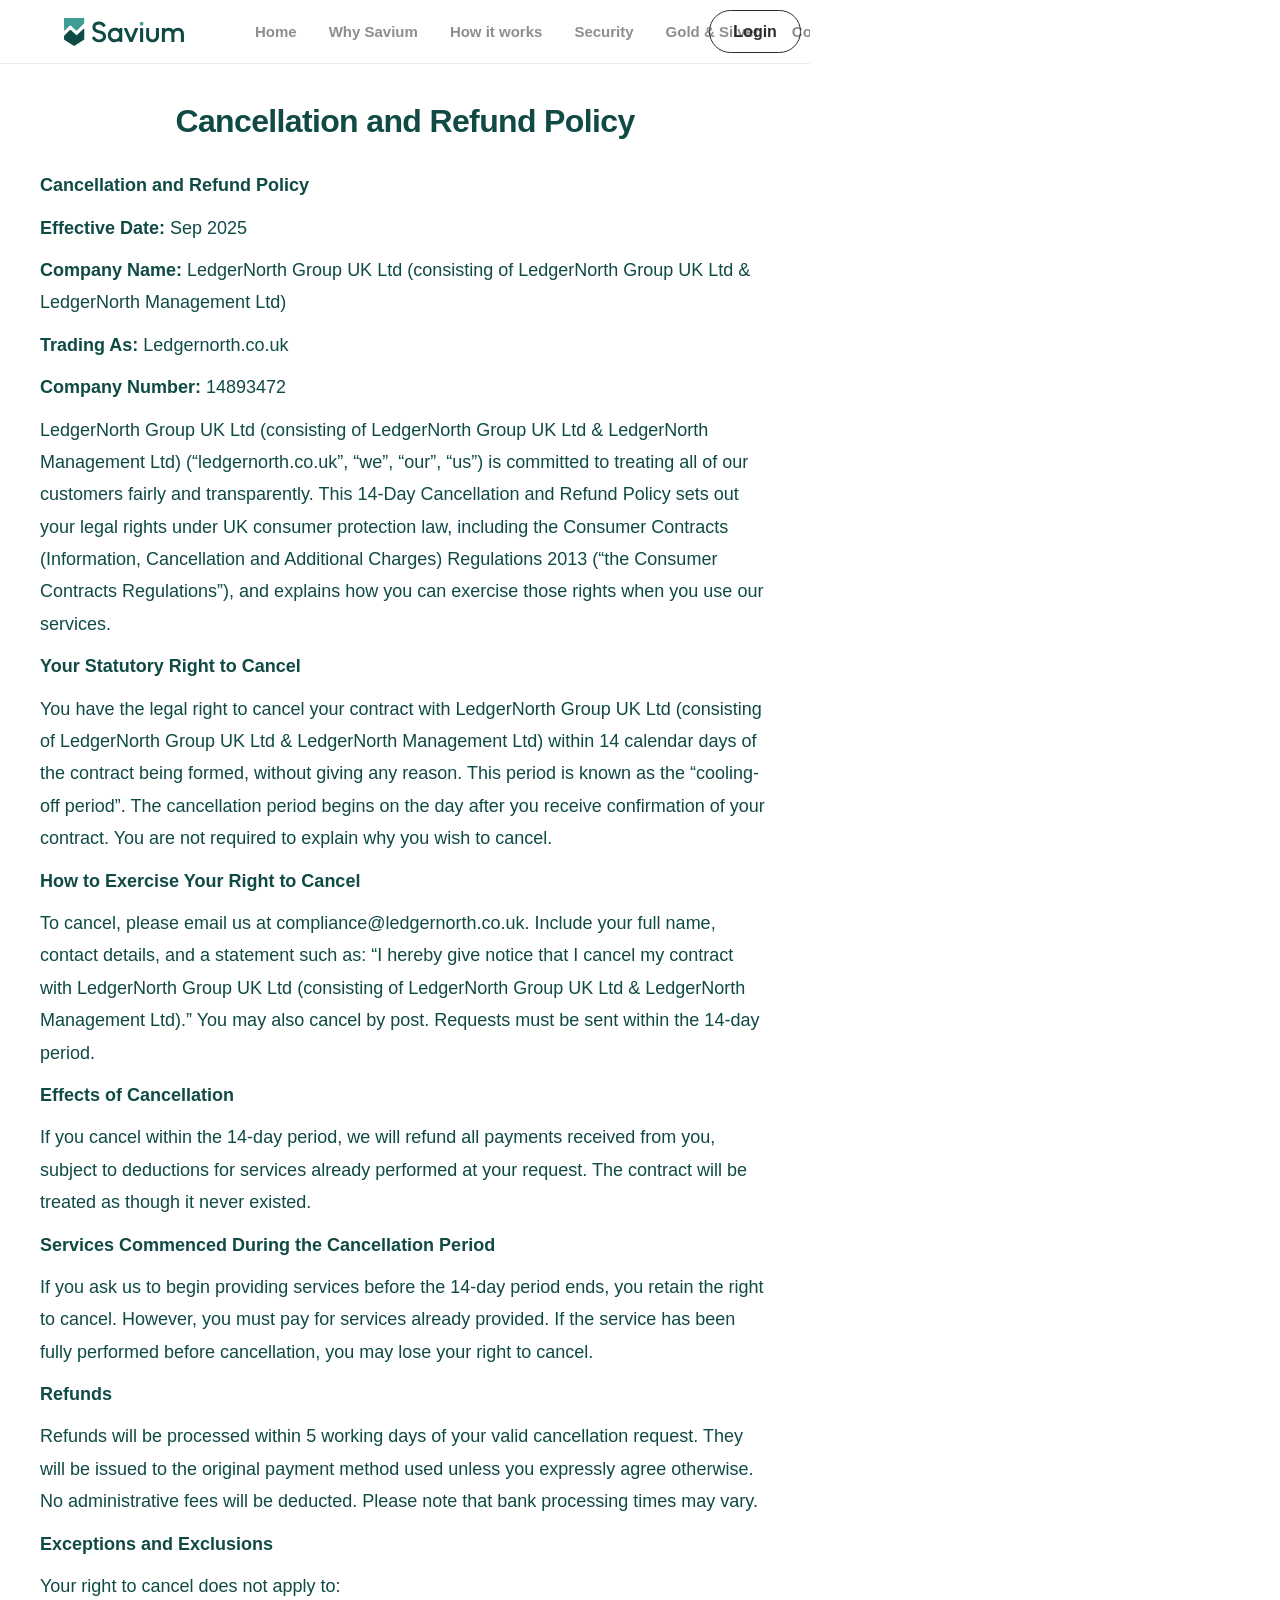
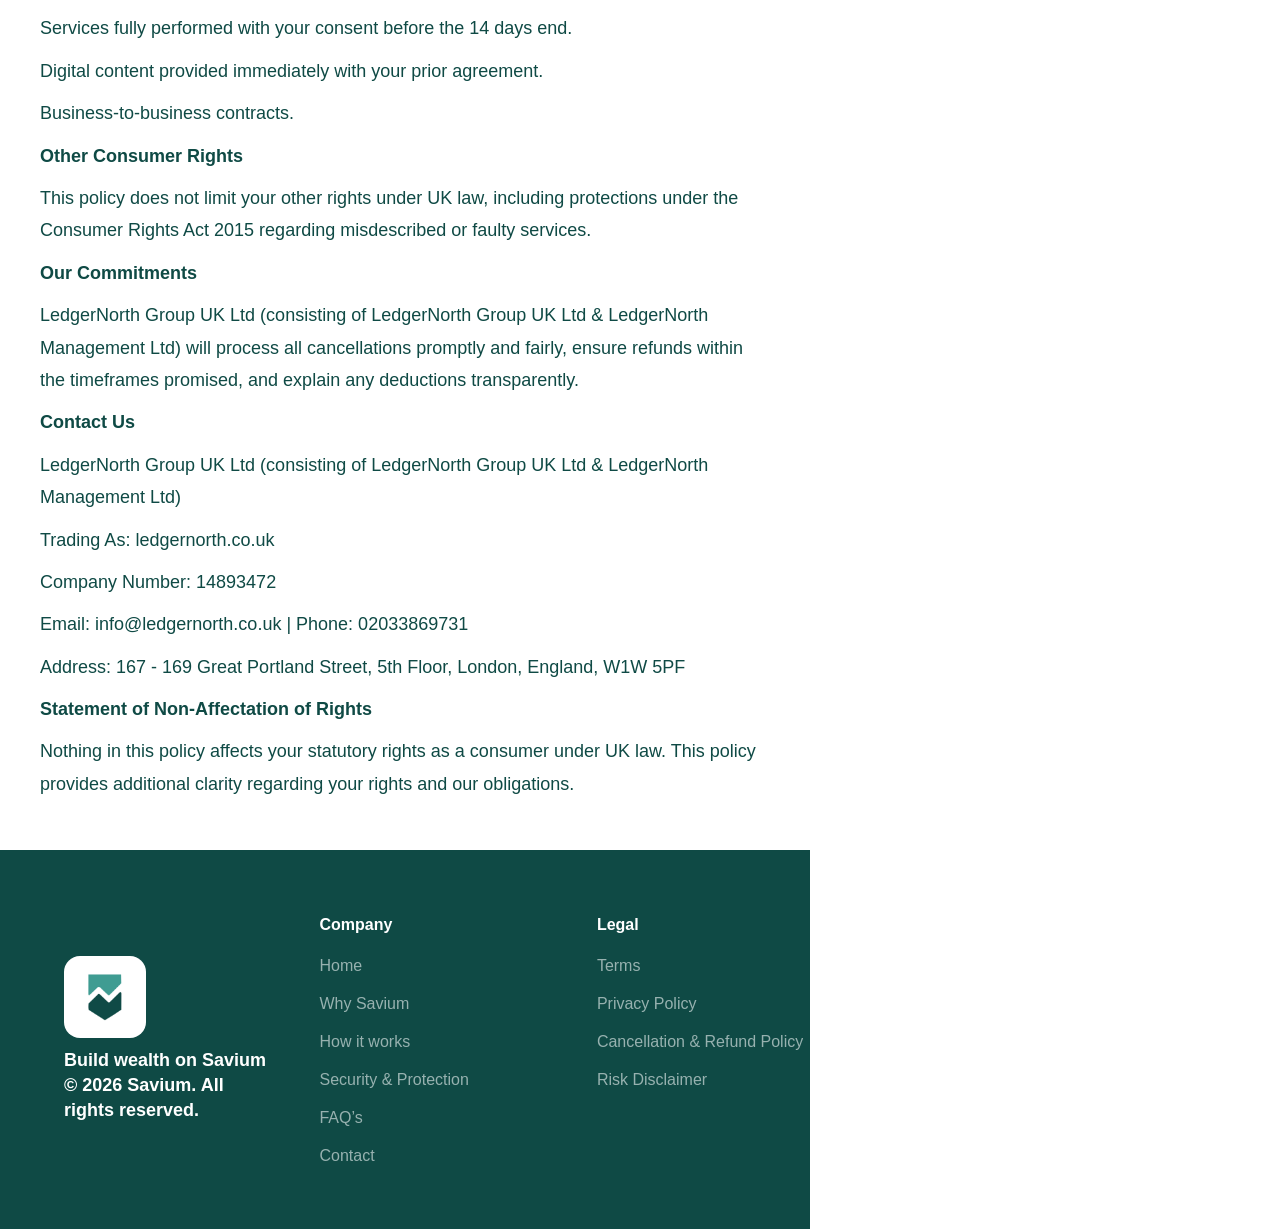
==== commit ff53d0de: "Update cancellation-and-refund-policy.html" ====
--- a/cancellation-and-refund-policy.html
+++ b/cancellation-and-refund-policy.html
@@ -29,25 +29,19 @@
    <div class="savium-O2K8G savium-l33gxc">
       
       <!-- header -->
-      <div class="savium-1gegzsu-container">
+       <div class="savium-1gegzsu-container">
                <div class="savium-oRrEa savium-1XR7f savium-1wa7rf2 savium-v-1wa7rf2">
                   <div class="savium-1gtpuz1">
                         <!--$-->
                         <a class="savium-l6g4qi savium-1i8xxhn" href="./" data-savium-page-link-current="true" style="opacity: 1;">
                            <div class="savium-gjn3dy"  style="border-radius: 6px; opacity: 1;">
-                              <div style="position:absolute;border-radius:inherit;corner-shape:inherit;top:0;right:0;bottom:0;left:0" data-savium-background-image-wrapper="true">
-                                 <img
-                                    decoding="async"
-                                    loading="lazy"
-                                    src="assets/img/YlHjnDIdoDdT6Ucc1BRi8YScbM.png"
-                                    alt=""
-                                    style="display:block;width:100%;height:100%;border-radius:inherit;object-position:center;object-fit:cover"
-                                    >
+                              <div style="position: relative;">
+                                 <img decoding="async" loading="lazy" src="assets/img/logo.svg" style="width: 120px;">
                               </div>
                            </div>
-                           <div class="savium-1eyl41t" style="--extracted-r6o4lv: rgb(45, 45, 45); --savium-paragraph-spacing: 0px; transform: none; opacity: 1;" data-savium-component-type="RichTextContainer">
+                           <!-- <div class="savium-1eyl41t" style="--extracted-r6o4lv: rgb(45, 45, 45); --savium-paragraph-spacing: 0px; transform: none; opacity: 1;" data-savium-component-type="RichTextContainer">
                               <p  style="--font-selector:R0Y7TGlicmUgQ2FzbG9uIFRleHQtNzAw;--savium-font-family:&quot;Libre Caslon Text&quot;, &quot;Libre Caslon Text Placeholder&quot;, serif;--savium-font-weight:700;--savium-letter-spacing:-0.02em;--savium-text-color:var(--extracted-r6o4lv, rgb(45, 45, 45))" class="savium-text">SAVIUM</p>
-                           </div>
+                           </div> -->
                         </a>
                         <!--/$-->
                         <a class="mobile-gold-link" href="./gold-silver/">Gold &amp; Silver</a>
@@ -269,4 +263,4 @@
 </div>
 
 </body>
-</html>+</html>
--- a/assets/css/style.css
+++ b/assets/css/style.css
@@ -4339,6 +4339,7 @@
 }
 
 @media (max-width:809.98px) {
+	.boxmain{ width: 340px; }
 	/*.savium-O2K8G.savium-l33gxc {
 		width: 390px
 	}*/
@@ -4352,7 +4353,7 @@
 		/*order: 1;*/
 		place-content: center flex-start;
 		align-items: center;
-		padding: 58px 30px 0
+		        padding: 32px 30px; height: auto;
 	}
 
 	.savium-O2K8G .savium-13atcdd-container {
@@ -5441,12 +5442,12 @@
 }
 
 .savium-oRrEa .savium-gjn3dy {
-	aspect-ratio: 1;
-	height: var(--savium-aspect-ratio-supported, 32px);
-	flex: none;
-	width: 32px;
-	position: relative;
-	overflow: visible
+	    /* aspect-ratio: 1; */
+    /* height: var(--savium-aspect-ratio-supported, 32px); */
+    flex: none;
+    /* width: 32px; */
+    position: relative;
+    overflow: visible;
 }
 
 .savium-oRrEa .savium-1eyl41t,
@@ -10045,3 +10046,220 @@
         font-size:14px;
     }
 }
+
+
+.contact-page-section{
+    background:#13615b; width: 100%;
+    padding:40px 0 30px;
+}
+
+.contact-page-wrap{
+    max-width:1020px;
+    margin:0 auto;
+    padding:0 20px;
+}
+
+.contact-card{
+    display:grid;
+    grid-template-columns: 1.08fr 0.92fr;
+    background:#f7f7f7;
+    border-radius:26px;
+    overflow:hidden;
+    min-height:620px;
+}
+
+.contact-card-left{
+    position:relative;
+    background:#1b837b;
+    padding:30px 30px 30px;
+    color:#fff;
+    overflow:hidden;
+}
+
+.contact-card-left::after{
+       content: "";
+    position: absolute;
+    left: 136px;
+    bottom: -325px;
+    width: 640px;
+    height: 640px;
+    border-radius: 50%;
+    background: rgba(83, 210, 192, 0.10);
+}
+
+.contact-card-left > *{
+    position:relative;
+    z-index:2;
+}
+
+.contact-card-left h2{
+    margin:0 0 15px;
+    font-size:2rem;
+    line-height:1.15;
+    font-weight:700;
+    color:#ffffff;
+}
+
+.contact-card-left .contact-subtext{
+    margin:0 0 30px;
+    font-size:18px;
+    line-height:1.6;
+    color:#eaf7f5;
+    font-weight:500;
+}
+
+.contact-info-list{
+    display:flex;
+    flex-direction:column;
+    gap:34px;
+}
+
+.contact-info-item{
+    display:flex;
+    align-items:flex-start;
+    gap:18px;
+}
+
+.contact-info-icon{
+    width:48px;
+    height:48px;
+    min-width:48px;
+    border-radius:50%;
+    background:rgba(214,255,248,0.22);
+    display:flex;
+    align-items:center;
+    justify-content:center;
+}
+
+.contact-info-icon svg{
+    width:20px;
+    height:20px;
+    fill:#ffffff;
+}
+
+.contact-info-text .mini-label{
+    margin:0 0 6px;
+    font-size:14px;
+    line-height:1.2;
+    color:#9fe1d7;
+    font-weight:600;
+    text-transform:lowercase;
+}
+
+.contact-info-text p{
+    margin:0;
+    font-size:18px;
+    line-height:1.6;
+    font-weight:700;
+    color:#ffffff;
+}
+
+.contact-card-right{
+    background:#f7f7f7;
+    padding:30px;
+}
+
+.contact-card-right h2{
+    margin:0 0 15px;
+    text-align:center;
+    color:#0f5f58;
+    font-size:2rem;
+    line-height:1.15;
+    font-weight:700;
+}
+
+.contact-form-group{
+    margin-bottom:18px;
+}
+
+.contact-form-group label{
+    display:block;
+    margin:0 0 10px;
+    font-size:14px;
+    line-height:1.2;
+    color:#103f3c;
+    font-weight:600;
+}
+
+.contact-form-group input,
+.contact-form-group textarea{
+    width:100%;
+    border:none;
+    outline:none;
+    box-shadow:none;
+    background:#dfeceb;
+    color:#0d6660;
+    font-size:16px;
+    border-radius:12px;
+    padding:15px 16px;
+}
+
+.contact-form-group input::placeholder,
+.contact-form-group textarea::placeholder{
+    color:#1e7b74;
+    opacity:1;
+}
+
+.contact-form-group textarea{
+    height:220px;
+    resize:none;
+    padding-top:16px;
+}
+
+.contact-submit-btn{
+    width:100%;
+    height:44px;
+    border:none;
+    outline:none;
+    border-radius:8px;
+    background:#0b5a54;
+    color:#fff;
+    font-size:16px;
+    font-weight:700;
+    cursor:pointer;
+    transition:0.2s ease;
+}
+
+.contact-submit-btn:hover{
+    opacity:0.95;
+}
+
+@media (max-width: 991px){
+    .contact-card{
+        grid-template-columns:1fr;
+    }
+
+    .contact-card-left,
+    .contact-card-right{
+        padding:34px 24px;
+    }
+
+    .contact-card-left h2,
+    .contact-card-right h2{
+        font-size:30px;
+    }
+}
+
+@media (max-width: 575px){
+    .contact-page-section{
+        padding:24px 0 18px;
+    }
+
+    .contact-page-wrap{
+        padding:0 14px;
+    }
+
+    .contact-card-left h2,
+    .contact-card-right h2{
+        font-size:26px;
+    }
+
+    .contact-card-left .contact-subtext,
+    .contact-info-text p{
+        font-size:16px;
+    }
+
+    .contact-form-group textarea{
+        height:180px;
+    }
+}
